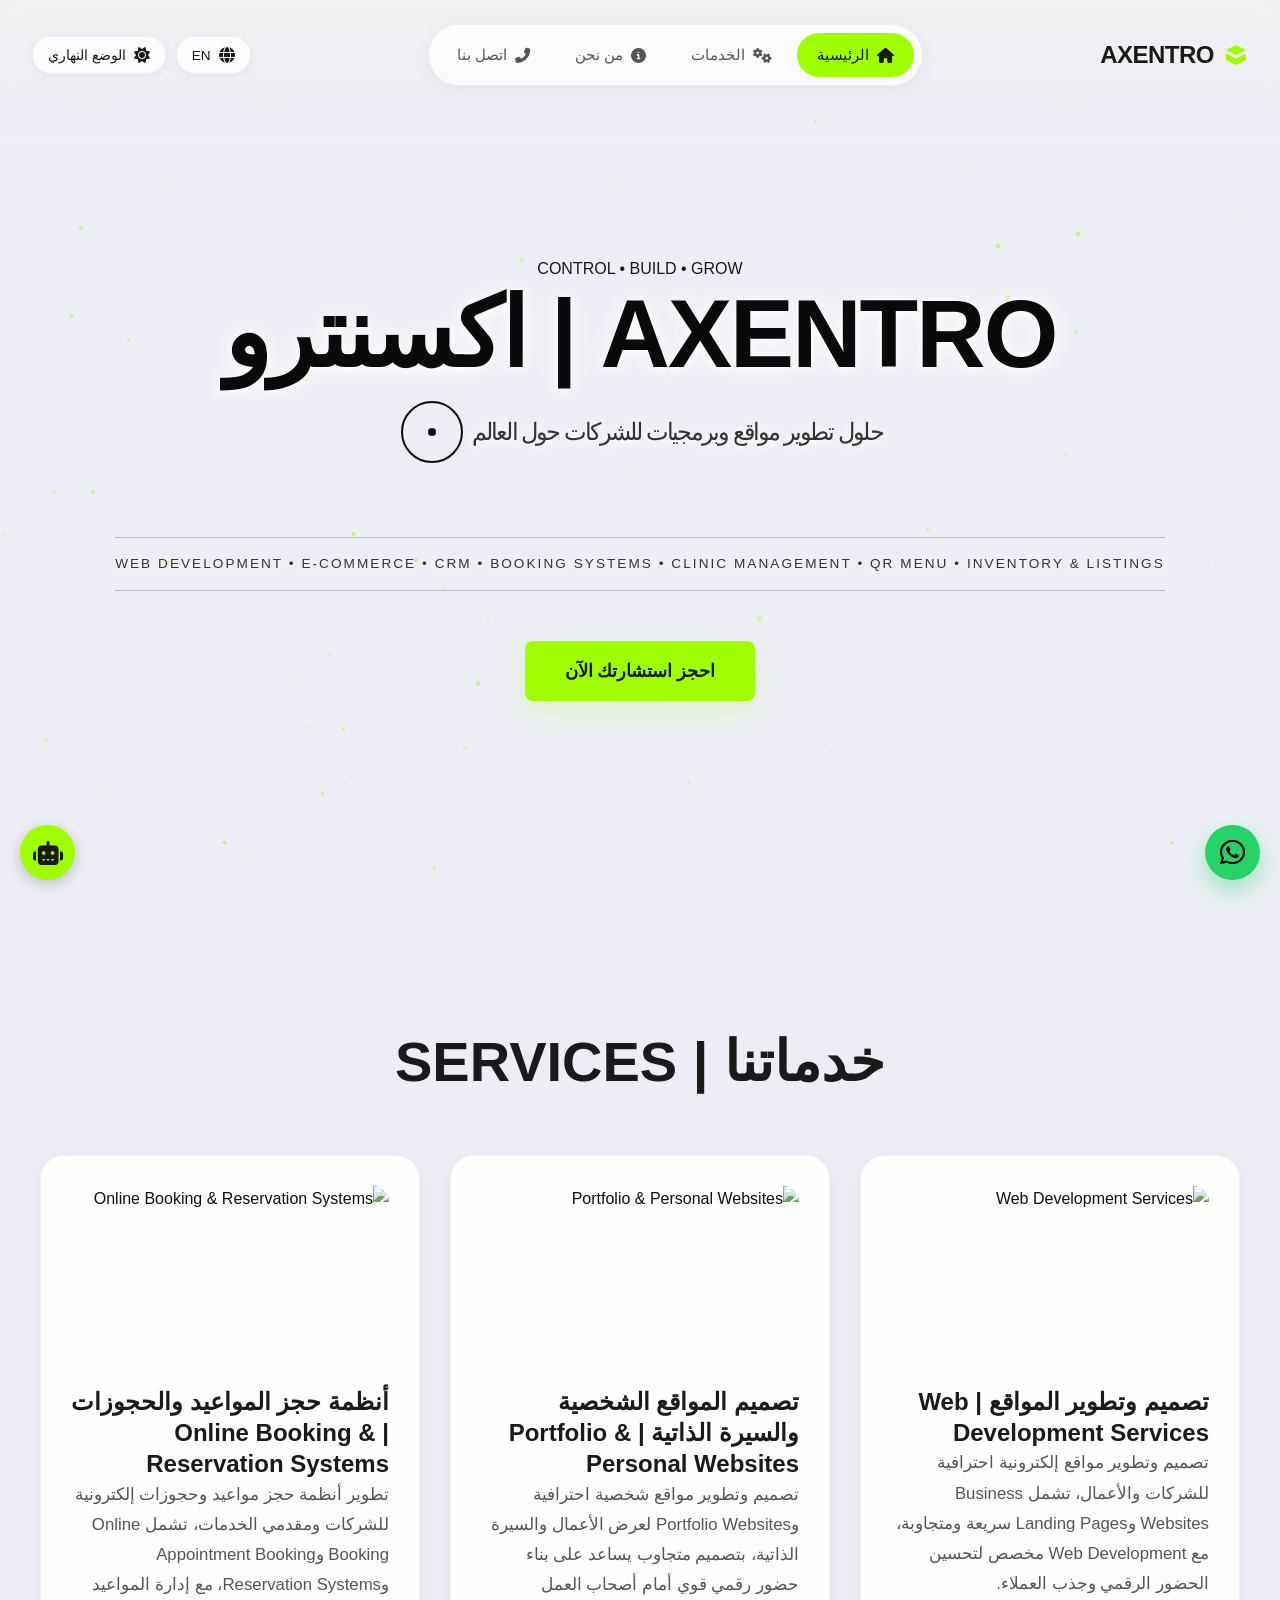
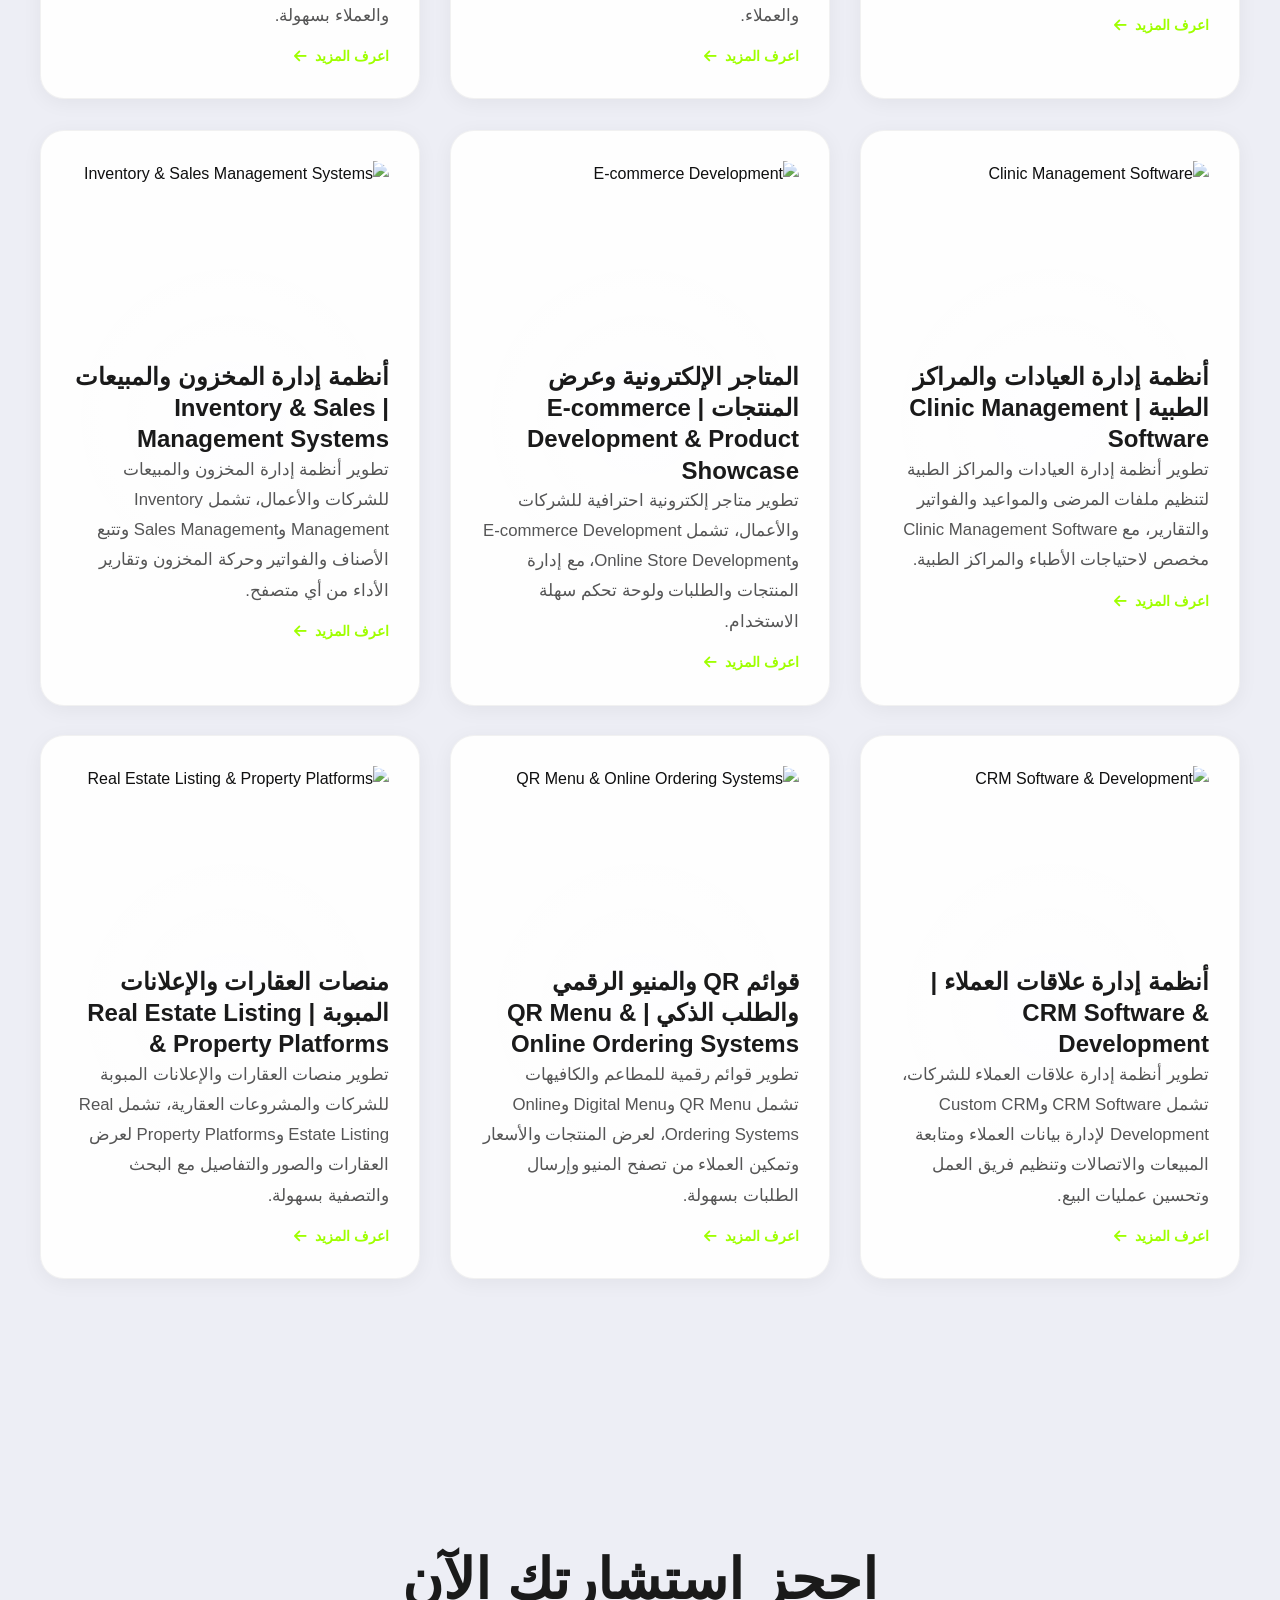
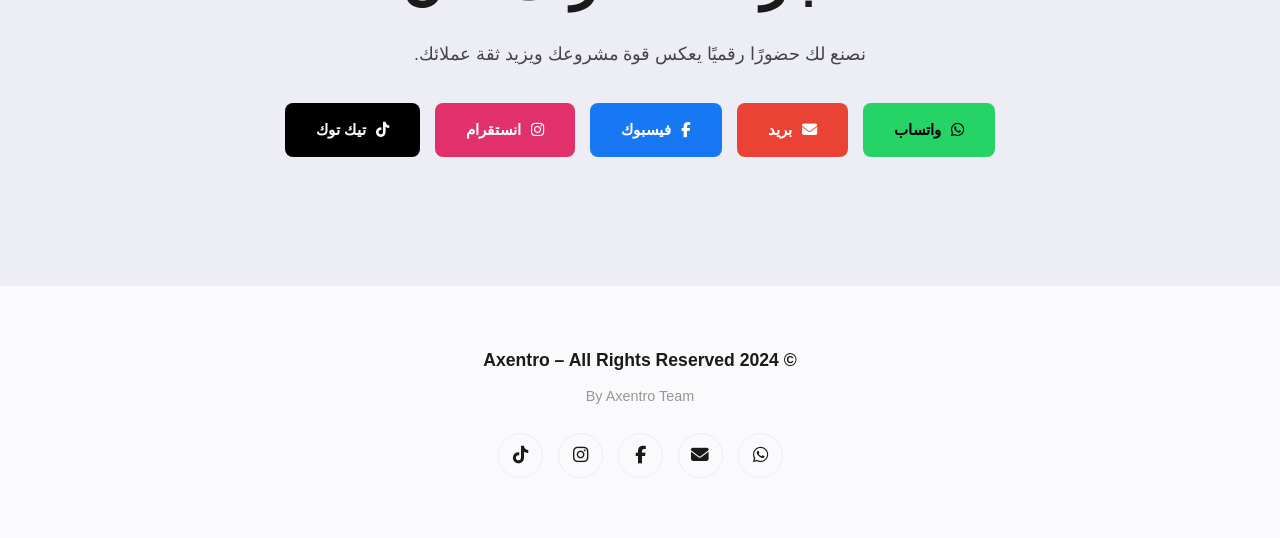
==== index.html @ 8f06f82f "Update index.html" ====
<!DOCTYPE html>
<html lang="ar" dir="rtl" data-theme="light">
<head>
  <meta charset="UTF-8">
  <title>Axentro | اكسنترو – Web Development & Software Solutions</title>
  <meta name="viewport" content="width=device-width, initial-scale=1.0, viewport-fit=cover">
  <meta name="theme-color" content="#EDEEF5">
  <meta name="format-detection" content="telephone=no">
  <meta name="description" content="Axentro (اكسنترو) provides web development, software development, e-commerce, CRM, booking systems, and custom digital solutions for businesses worldwide, with services available in Egypt and internationally.">

  <!-- Security & SEO Meta Tags (Updated CSP for AI Worker) -->
  <meta http-equiv="Content-Security-Policy" content="default-src 'self'; script-src 'self' 'unsafe-inline' https://www.googletagmanager.com https://cdnjs.cloudflare.com; style-src 'self' 'unsafe-inline' https://fonts.googleapis.com https://cdnjs.cloudflare.com; img-src 'self' https://images.unsplash.com data: https://www.google.com https://www.google.com.eg https://www.googletagmanager.com; media-src https://d8j0ntlcm91z4.cloudfront.net; font-src https://fonts.gstatic.com https://cdnjs.cloudflare.com; connect-src 'self' https://www.google-analytics.com https://analytics.google.com https://region1.google-analytics.com https://www.google.com https://www.google.com.eg https://www.googletagmanager.com https://axentro-ai-assistant.axentroofficial.workers.dev;">
  <meta http-equiv="Permissions-Policy" content="camera=(), microphone=(), geolocation=()">
  <meta name="referrer" content="strict-origin-when-cross-origin">
  <meta name="robots" content="index, follow">
    <link rel="canonical" href="https://axentro.site/">
  <!-- Language alternatives (hreflang) -->
  <link rel="alternate" hreflang="ar" href="https://axentro.site/">
  <link rel="alternate" hreflang="en" href="https://axentro.site/en/">
  <link rel="alternate" hreflang="x-default" href="https://axentro.site/en/">

  <!-- Open Graph / Twitter Cards -->
  <meta property="og:site_name" content="Axentro">
  <meta property="og:type" content="website">
  <meta property="og:locale" content="ar_EG">
  <meta property="og:locale:alternate" content="en_US">
  <meta property="og:url" content="https://axentro.site/">
  <meta property="og:title" content="Axentro | اكسنترو – Web Development & Software Solutions">
  <meta property="og:description" content="Axentro (اكسنترو) provides web development, software development, e-commerce, CRM, booking systems, and custom digital solutions for businesses worldwide, with services available in Egypt and internationally.">
  <meta property="og:image" content="https://axentro.site/assets/images/og-image.jpg">
  <meta property="og:image:secure_url" content="https://axentro.site/assets/images/og-image.jpg">
  <meta property="og:image:type" content="image/jpeg">
  <meta property="og:image:width" content="1200">
  <meta property="og:image:height" content="630">
  <meta property="og:image:alt" content="Axentro | اكسنترو – Web Development & Software Solutions">
  <meta name="twitter:card" content="summary_large_image">
  <meta name="twitter:title" content="Axentro | اكسنترو – Web Development & Software Solutions">
  <meta name="twitter:description" content="Axentro (اكسنترو) provides web development, software development, e-commerce, CRM, booking systems, and custom digital solutions for businesses worldwide, with services available in Egypt and internationally.">
  <meta name="twitter:image" content="https://axentro.site/assets/images/og-image.jpg">
  <meta name="twitter:image:alt" content="Axentro | اكسنترو – Web Development & Software Solutions">
  
  <!-- Enhanced Favicon for SEO & Apple Devices -->
  <link rel="icon" type="image/png" sizes="32x32" href="favicon.png">
  <link rel="icon" type="image/png" sizes="16x16" href="favicon.png">
  <link rel="apple-touch-icon" href="favicon.png">
  <link rel="manifest" href="manifest.json">

  <!-- Performance Optimization: Preconnect Only for Critical Early Requests -->
  <link rel="preconnect" href="https://fonts.googleapis.com">
  <link rel="preconnect" href="https://fonts.gstatic.com" crossorigin>
  <link rel="preconnect" href="https://d8j0ntlcm91z4.cloudfront.net" crossorigin>
  <link rel="preconnect" href="https://www.googletagmanager.com">

  <!-- Stylesheets -->
  <link href="https://fonts.googleapis.com/css2?family=Inter:wght@300;400;500;600;700&family=Outfit:wght@400;500;600;700;800&display=swap" rel="stylesheet">
  <link rel="stylesheet" href="https://cdnjs.cloudflare.com/ajax/libs/font-awesome/6.5.0/css/all.min.css">
  <link rel="stylesheet" href="assets/css/style.css">
  <link rel="stylesheet" href="assets/css/animations.css">
  <link rel="stylesheet" href="assets/css/responsive.css">
  <link rel="stylesheet" href="assets/css/ai-assistant.css">

  <!-- Google Analytics -->
  <script async src="https://www.googletagmanager.com/gtag/js?id=G-CY6Y32C90K"></script>
  
    <!-- Theme init (language and direction are static Arabic on this page) -->
  <script>
    (function() {
      const systemPrefersDark = window.matchMedia('(prefers-color-scheme: dark)').matches;
      const savedTheme = localStorage.getItem('theme') || (systemPrefersDark ? 'dark' : 'light');
      document.documentElement.setAttribute('data-theme', savedTheme);
    })();
  </script>

  <!-- Structured Data (JSON-LD) for SEO -->
<script type="application/ld+json">
{
  "@context": "https://schema.org",
  "@type": "Organization",
  "@id": "https://axentro.site/#organization",
  "name": "Axentro",
  "alternateName": [
    "اكسنترو",
    "أكسنترو",
    "اكسنترو للحلول الرقمية"
  ],
  "url": "https://axentro.site/",
  "logo": "https://axentro.site/assets/images/og-image.jpg",
  "description": "Axentro (اكسنترو) provides web development, software development, e-commerce, CRM, booking systems, and custom digital solutions for businesses in Egypt and worldwide.",
  "email": "axentroofficial@gmail.com",
  "telephone": "+201146476993",
    "sameAs": [
    "https://www.facebook.com/axentro.site/",
    "https://www.instagram.com/axentro.official",
    "https://www.tiktok.com/@axentro.official",
    "https://www.linkedin.com/company/axentro-official",
    "https://github.com/axentrohq"
  ],
  "contactPoint": {
    "@type": "ContactPoint",
    "contactType": "customer service",
    "availableLanguage": [
      "Arabic",
      "English"
    ]
  },
  "knowsAbout": [
    "Web Development",
    "Software Development",
    "E-commerce Development",
    "CRM Software",
    "Online Booking Systems",
    "Inventory Management Systems",
    "Sales Management Systems",
    "Clinic Management Software",
    "QR Menu Systems",
    "Real Estate Platforms"
  ]
}
</script>
  
  <script type="application/ld+json">
{
  "@context": "https://schema.org",
  "@type": "WebSite",
  "@id": "https://axentro.site/#website",
  "name": "Axentro",
  "alternateName": "اكسنترو",
  "url": "https://axentro.site/",
  "inLanguage": ["ar", "en"],
  "publisher": {
    "@id": "https://axentro.site/#organization"
  }
}
</script>

    <script type="application/ld+json">
{
  "@context": "https://schema.org",
  "@type": "WebPage",
  "@id": "https://axentro.site/#webpage",
  "url": "https://axentro.site/",
  "name": "Axentro | اكسنترو – Web Development & Software Solutions",
  "description": "Axentro (اكسنترو) provides web development, software development, e-commerce, CRM, booking systems, and custom digital solutions for businesses worldwide, with services available in Egypt and internationally.",
  "isPartOf": {
    "@id": "https://axentro.site/#website"
  },
  "about": {
    "@id": "https://axentro.site/#organization"
  },
  "inLanguage": "ar"
}
</script>
  
</head>
<body>
  <a href="#home" class="skip-link" style="position: absolute; width: 1px; height: 1px; padding: 0; margin: -1px; overflow: hidden; clip: rect(0,0,0,0); white-space: nowrap; border: 0; z-index: 10000;" onfocus="this.style.cssText='position: fixed; top: 10px; left: 10px; width: auto; height: auto; padding: 10px 20px; margin: 0; overflow: visible; clip: auto; white-space: nowrap; background: #9fff00; color: #000; z-index: 10000; border-radius: 8px; font-weight: bold;'" onblur="this.style.cssText='position: absolute; width: 1px; height: 1px; padding: 0; margin: -1px; overflow: hidden; clip: rect(0,0,0,0); white-space: nowrap; border: 0;'">تخطي إلى المحتوى الرئيسي</a>

  <div id="loader" aria-hidden="true"><div class="spinner"></div></div>
  <canvas id="particles-canvas" aria-hidden="true"></canvas>
  <div class="scroll-progress" id="scrollProgress" aria-hidden="true"></div>

  <nav class="navbar" role="navigation" aria-label="Main Navigation">
    <a href="index.html#home" class="nav-brand">
      <svg viewBox="0 0 24 24" xmlns="http://www.w3.org/2000/svg" aria-hidden="true"><path d="M12 2L2 7l10 5 10-5-10-5zm0 13.5L2 10.5v6.5l10 5 10-5v-6.5l-10 5z"/></svg>
      AXENTRO
    </a>
    <div class="nav-links">
      <a href="index.html#home" class="nav-link js-utm-link active" aria-label="Home"><i class="fas fa-home" aria-hidden="true"></i> <span data-i18n="nav_home">الرئيسية</span></a>
      <a href="index.html#services" class="nav-link js-utm-link" aria-label="Services"><i class="fas fa-cogs" aria-hidden="true"></i> <span data-i18n="nav_services">الخدمات</span></a>
      <a href="about.html" class="nav-link js-utm-link" aria-label="About Us"><i class="fas fa-circle-info" aria-hidden="true"></i> <span data-i18n="nav_about">من نحن</span></a>
      <a href="index.html#contact" class="nav-link js-utm-link" aria-label="Contact"><i class="fas fa-phone-alt" aria-hidden="true"></i> <span data-i18n="nav_contact">اتصل بنا</span></a>
    </div>
    <div class="nav-controls">
      <button id="lang-switcher" class="nav-btn ripple-btn" aria-label="Switch Language">
        <i class="fas fa-globe" aria-hidden="true"></i>
        <span class="text-btn" id="lang-text">EN</span>
      </button>
      <button id="theme-toggle" class="nav-btn ripple-btn" aria-label="Toggle Theme">
        <i class="fas fa-moon" id="theme-icon" aria-hidden="true"></i>
        <span class="text-btn" id="theme-text">Dark Mode</span>
      </button>
    </div>
  </nav>

  <section class="hero-section reveal show" id="home">
    <div class="video-wrapper">
      <video autoPlay loop muted playsInline preload="auto">
        <source src="https://d8j0ntlcm91z4.cloudfront.net/user_38xzZboKViGWJOttwIXH07lWA1P/hf_20260603_132049_036591b8-6e92-4760-b94c-a7ea6eef315c.mp4" type="video/mp4">
      </video>
      <div class="gradient-mask"></div>
    </div>
    <div class="hero-content">
      <div class="tagline">CONTROL • BUILD • GROW</div>
      <h1 class="hero-title">
      AXENTRO | اكسنترو
      <span class="muted" data-i18n="hero_desc">
     حلول تطوير مواقع وبرمجيات للشركات حول العالم
    <span class="eye-pill"><span class="eye-dot"></span></span>
  </span>
</h1>
      
      <div class="hero-services">WEB DEVELOPMENT • E-COMMERCE • CRM • BOOKING SYSTEMS • CLINIC MANAGEMENT • QR MENU • INVENTORY & LISTINGS</div>
      <br>
      <a href="#contact" class="cta-button ripple-btn" onclick="trackClick('cta_consult','احجز استشارتك الآن','home');" data-i18n="hero_cta">احجز استشارتك الآن</a>
    </div>
  </section>

  <section id="services" class="reveal">
    <div class="container">
      <h2 style="font-size: clamp(2rem, 5vw, 3.5rem); margin-bottom: 40px; text-transform: uppercase;" data-i18n="services_title">خدماتنا | Services</h2>
      <div class="cards" id="servicesGrid">
        <div class="card-wrapper"><div class="card"><div class="glare-card"></div><div class="card-content">
          <a class="card-link js-utm-link" href="about.html#websites" onclick="trackService('websites','Business & Landing Websites');">
            <img class="service-img" src="https://images.unsplash.com/photo-1467232004584-a241de8bcf5d?q=80&w=800&auto=format&fit=crop" alt="Web Development Services" loading="lazy">
            <h3>تصميم وتطوير المواقع | Web Development Services</h3>
            <p data-i18n="serv_1_desc">تصميم وتطوير مواقع إلكترونية احترافية للشركات والأعمال، تشمل Business Websites وLanding Pages سريعة ومتجاوبة، مع Web Development مخصص لتحسين الحضور الرقمي وجذب العملاء.</p>
            <span class="more-link" data-i18n="know_more">اعرف المزيد <i class="fas fa-arrow-left"></i></span>
          </a>
        </div></div></div>

        <div class="card-wrapper"><div class="card"><div class="glare-card"></div><div class="card-content">
          <a class="card-link js-utm-link" href="about.html#portfolio" onclick="trackService('portfolio','Portfolio & CV Websites');">
            <img class="service-img" src="https://images.unsplash.com/photo-1517245386807-bb43f82c33c4?q=80&w=800&auto=format&fit=crop" alt="Portfolio & Personal Websites" loading="lazy">
            <h3>تصميم المواقع الشخصية والسيرة الذاتية | Portfolio & Personal Websites</h3>
            <p data-i18n="serv_2_desc">تصميم وتطوير مواقع شخصية احترافية وPortfolio Websites لعرض الأعمال والسيرة الذاتية، بتصميم متجاوب يساعد على بناء حضور رقمي قوي أمام أصحاب العمل والعملاء.</p>
            <span class="more-link" data-i18n="know_more">اعرف المزيد <i class="fas fa-arrow-left"></i></span>
          </a>
        </div></div></div>

        <div class="card-wrapper"><div class="card"><div class="glare-card"></div><div class="card-content">
          <a class="card-link js-utm-link" href="about.html#booking" onclick="trackService('booking','Booking & Reservation Systems');">
            <img class="service-img" src="https://images.unsplash.com/photo-1517248135467-4c7edcad34c4?q=80&w=800&auto=format&fit=crop" alt="Online Booking & Reservation Systems" loading="lazy">
            <h3>أنظمة حجز المواعيد والحجوزات | Online Booking & Reservation Systems</h3>
            <p data-i18n="serv_3_desc">تطوير أنظمة حجز مواعيد وحجوزات إلكترونية للشركات ومقدمي الخدمات، تشمل Online Booking وAppointment Booking وReservation Systems، مع إدارة المواعيد والعملاء بسهولة.</p>
            <span class="more-link" data-i18n="know_more">اعرف المزيد <i class="fas fa-arrow-left"></i></span>
          </a>
        </div></div></div>

        <div class="card-wrapper"><div class="card"><div class="glare-card"></div><div class="card-content">
          <a class="card-link js-utm-link" href="about.html#clinics" onclick="trackService('clinics','Clinic Management Systems');">
            <img class="service-img" src="https://images.unsplash.com/photo-1519494026892-80bbd2d6fd0d?q=80&w=800&auto=format&fit=crop" alt="Clinic Management Software" loading="lazy">
            <h3>أنظمة إدارة العيادات والمراكز الطبية | Clinic Management Software</h3>
            <p data-i18n="serv_4_desc">تطوير أنظمة إدارة العيادات والمراكز الطبية لتنظيم ملفات المرضى والمواعيد والفواتير والتقارير، مع Clinic Management Software مخصص لاحتياجات الأطباء والمراكز الطبية.</p>
            <span class="more-link" data-i18n="know_more">اعرف المزيد <i class="fas fa-arrow-left"></i></span>
          </a>
        </div></div></div>

        <div class="card-wrapper"><div class="card"><div class="glare-card"></div><div class="card-content">
          <a class="card-link js-utm-link" href="about.html#ecommerce" onclick="trackService('ecommerce','E-commerce & Product Showcase');">
            <img class="service-img" src="https://images.unsplash.com/photo-1556742049-0cfed4f6a45d?q=80&w=800&auto=format&fit=crop" alt="E-commerce Development" loading="lazy">
            <h3>المتاجر الإلكترونية وعرض المنتجات | E-commerce Development & Product Showcase</h3>
            <p data-i18n="serv_5_desc">تطوير متاجر إلكترونية احترافية للشركات والأعمال، تشمل E-commerce Development وOnline Store Development، مع إدارة المنتجات والطلبات ولوحة تحكم سهلة الاستخدام.</p>
            <span class="more-link" data-i18n="know_more">اعرف المزيد <i class="fas fa-arrow-left"></i></span>
          </a>
        </div></div></div>

        <div class="card-wrapper"><div class="card"><div class="glare-card"></div><div class="card-content">
          <a class="card-link js-utm-link" href="about.html#inventory" onclick="trackService('inventory','Web Inventory & Sales');">
            <img class="service-img" src="https://images.unsplash.com/photo-1553413077-190dd305871c?q=80&w=800&auto=format&fit=crop" alt="Inventory & Sales Management Systems" loading="lazy">
            <h3>أنظمة إدارة المخزون والمبيعات | Inventory & Sales Management Systems</h3>
            <p data-i18n="serv_6_desc">تطوير أنظمة إدارة المخزون والمبيعات للشركات والأعمال، تشمل Inventory Management وSales Management وتتبع الأصناف والفواتير وحركة المخزون وتقارير الأداء من أي متصفح.</p>
            <span class="more-link" data-i18n="know_more">اعرف المزيد <i class="fas fa-arrow-left"></i></span>
          </a>
        </div></div></div>

        <div class="card-wrapper"><div class="card"><div class="glare-card"></div><div class="card-content">
          <a class="card-link js-utm-link" href="about.html#crm" onclick="trackService('crm','CRM Systems');">
            <img class="service-img" src="https://images.unsplash.com/photo-1551288049-bebda4e38f71?q=80&w=800&auto=format&fit=crop" alt="CRM Software & Development" loading="lazy">
            <h3>أنظمة إدارة علاقات العملاء | CRM Software & Development</h3>
            <p data-i18n="serv_7_desc">تطوير أنظمة إدارة علاقات العملاء للشركات، تشمل CRM Software وCustom CRM Development لإدارة بيانات العملاء ومتابعة المبيعات والاتصالات وتنظيم فريق العمل وتحسين عمليات البيع.</p>
            <span class="more-link" data-i18n="know_more">اعرف المزيد <i class="fas fa-arrow-left"></i></span>
          </a>
        </div></div></div>

        <div class="card-wrapper"><div class="card"><div class="glare-card"></div><div class="card-content">
          <a class="card-link js-utm-link" href="about.html#qr-menu" onclick="trackService('qr-menu','QR Menu & Smart Ordering');">
            <img class="service-img" src="https://images.unsplash.com/photo-1565299624946-b28f40a0ae38?q=80&w=800&auto=format&fit=crop" alt="QR Menu & Online Ordering Systems" loading="lazy">
            <h3>قوائم QR والمنيو الرقمي والطلب الذكي | QR Menu & Online Ordering Systems</h3>
            <p data-i18n="serv_8_desc">تطوير قوائم رقمية للمطاعم والكافيهات تشمل QR Menu وDigital Menu وOnline Ordering Systems، لعرض المنتجات والأسعار وتمكين العملاء من تصفح المنيو وإرسال الطلبات بسهولة.</p>
            <span class="more-link" data-i18n="know_more">اعرف المزيد <i class="fas fa-arrow-left"></i></span>
          </a>
        </div></div></div>

        <div class="card-wrapper"><div class="card"><div class="glare-card"></div><div class="card-content">
          <a class="card-link js-utm-link" href="about.html#listings" onclick="trackService('listings','Real Estate & Listing Platforms');">
            <img class="service-img" src="https://images.unsplash.com/photo-1560518883-ce09059eeffa?q=80&w=800&auto=format&fit=crop" alt="Real Estate Listing & Property Platforms" loading="lazy">
            <h3>منصات العقارات والإعلانات المبوبة | Real Estate Listing & Property Platforms</h3>
            <p data-i18n="serv_9_desc">تطوير منصات العقارات والإعلانات المبوبة للشركات والمشروعات العقارية، تشمل Real Estate Listing وProperty Platforms لعرض العقارات والصور والتفاصيل مع البحث والتصفية بسهولة.</p>
            <span class="more-link" data-i18n="know_more">اعرف المزيد <i class="fas fa-arrow-left"></i></span>
          </a>
        </div></div></div>
      </div>
    </div>
  </section>

  <section id="contact" class="reveal">
    <div class="container">
      <div class="final-cta-text" data-i18n="contact_title">احجز استشارتك الآن</div>
      <div style="opacity:.8; max-width: 760px; margin: 0 auto 35px; font-size: clamp(0.9rem, 2vw, 1.1rem);" data-i18n="contact_desc">نصنع لك حضورًا رقميًا يعكس قوة مشروعك ويزيد ثقة عملائك.</div>
      <div class="cta">
        <a class="btn btn-wa ripple-btn" href="#" onclick="whatsapp('contact_section'); return false;"><i class="fab fa-whatsapp" aria-hidden="true"></i> <span data-i18n="btn_wa">واتساب</span></a>
        <a class="btn btn-mail ripple-btn" href="mailto:axentroofficial@gmail.com" onclick="trackClick('email','تواصل معنا عبر البريد','contact_section');"><i class="fas fa-envelope" aria-hidden="true"></i> <span data-i18n="btn_mail">بريد</span></a>
        <a class="btn btn-fb ripple-btn" href="https://www.facebook.com/axentro.site/" target="_blank" rel="noopener" onclick="trackClick('facebook','تابعنا على فيسبوك','contact_section');"><i class="fab fa-facebook-f" aria-hidden="true"></i> <span data-i18n="btn_fb">فيسبوك</span></a>
        <a class="btn btn-ig ripple-btn" href="https://www.instagram.com/axentro.official" target="_blank" rel="noopener" onclick="trackClick('instagram','تابعنا على انستجرام','contact_section');"><i class="fab fa-instagram" aria-hidden="true"></i> <span data-i18n="btn_ig">انستقرام</span></a>
        <a class="btn btn-tiktok ripple-btn" href="https://www.tiktok.com/@axentro.official" target="_blank" rel="noopener" onclick="trackClick('tiktok','تابعنا على تيك توك','contact_section');" style="background: #000000;"><i class="fab fa-tiktok" aria-hidden="true"></i> <span data-i18n="btn_tiktok">تيك توك</span></a>
      </div>
    </div>
  </section>

  <footer>
    <div class="main">© 2024 Axentro – All Rights Reserved</div>
    <div class="by">By Axentro Team</div>
    <div class="footer-icons">
      <a href="#" class="ripple-btn" aria-label="WhatsApp" onclick="whatsapp('footer'); return false;"><i class="fab fa-whatsapp" aria-hidden="true"></i></a>
      <a href="mailto:axentroofficial@gmail.com" class="ripple-btn" aria-label="Email" onclick="trackClick('email','Email Icon','footer');"><i class="fas fa-envelope" aria-hidden="true"></i></a>
      <a href="https://www.facebook.com/axentro.site/" target="_blank" rel="noopener" class="ripple-btn" aria-label="Facebook" onclick="trackClick('facebook','Facebook Icon','footer');"><i class="fab fa-facebook-f" aria-hidden="true"></i></a>
      <a href="https://www.instagram.com/axentro.official" target="_blank" rel="noopener" class="ripple-btn" aria-label="Instagram" onclick="trackClick('instagram','Instagram Icon','footer');"><i class="fab fa-instagram" aria-hidden="true"></i></a>
      <a href="https://www.tiktok.com/@axentro.official" target="_blank" rel="noopener" class="ripple-btn" aria-label="TikTok" onclick="trackClick('tiktok','TikTok Icon','footer');"><i class="fab fa-tiktok" aria-hidden="true"></i></a>
    </div>
  </footer>

  <a class="floating-wa ripple-btn" href="#" aria-label="Floating WhatsApp" onclick="whatsapp('floating'); return false;"><i class="fab fa-whatsapp" aria-hidden="true"></i></a>

  <!-- Scripts: Loaded with defer for performance -->
  <script src="assets/js/ga.js"></script>
  <script src="assets/js/language.js" defer></script>
  <script src="assets/js/theme.js" defer></script>
  <script src="assets/js/particles.js" defer></script>
  <script src="assets/js/main.js" defer></script>
  <script src="assets/js/ai-assistant.js" defer></script>
  
  <script>
    // Initialize Analytics after ga.js is loaded
    window.addEventListener('DOMContentLoaded', function() {
      if (window.AxentroAnalytics) {
        AxentroAnalytics.init({ 
          page: "index", 
          utm_campaign_default: "axentro", 
          enable_qr_scan: true, 
          enable_internal_utm_links: true 
        });
      }
    });
  </script>
</body>
</html>
---- assets/css/style.css ----
/* ============================================
   Axentro | Core Stylesheet
   Version: 2.0 (Production)
   ============================================ */

/* 1. CSS Variables (Theming) */
:root {
  --bg-base: #EDEEF5;
  --text: #1a1a1a;
  --muted: #555555;
  --glass-bg: rgba(255, 255, 255, 0.7);
  --glass-border: rgba(0, 0, 0, 0.05);
  --accent: #9fff00;
  --secondary: #bc00ff;
  --btn-text: #1a1a1a;
  --card-bg: rgba(255, 255, 255, 0.9);
  --shadow: 0 4px 20px rgba(0, 0, 0, 0.05);
  --nav-bg: rgba(241, 241, 241, 0.8);
  --link-hover-bg: rgba(0, 0, 0, 0.03);
  --btn-ripple: rgba(0,0,0,0.1);
  --transition-speed: 0.4s;
}

[data-theme="dark"] {
  --bg-base: #0a0a0c;
  --text: #ffffff;
  --muted: #d4d4d8;
  --glass-bg: rgba(255, 255, 255, 0.04);
  --glass-border: rgba(255, 255, 255, 0.1);
  --accent: #9fff00;
  --secondary: #bc00ff;
  --btn-text: #050507;
  --card-bg: rgba(20, 20, 22, 0.6);
  --shadow: 0 4px 20px rgba(0, 0, 0, 0.3);
  --nav-bg: rgba(10, 10, 12, 0.7);
  --link-hover-bg: rgba(255, 255, 255, 0.05);
  --btn-ripple: rgba(255,255,255,0.3);
}

/* 2. Reset & Base Styles */
*, *::before, *::after {
  margin: 0;
  padding: 0;
  box-sizing: border-box;
}

html {
  scroll-behavior: smooth;
  -webkit-text-size-adjust: 100%;
}

body {
  font-family: 'Inter', sans-serif;
  background-color: var(--bg-base);
  color: var(--text);
  min-height: 100vh;
  overflow-x: hidden;
  -webkit-font-smoothing: antialiased;
  -moz-osx-font-smoothing: grayscale;
  transition: background-color var(--transition-speed) ease, color var(--transition-speed) ease;
  line-height: 1.6;
}

/* Accessibility: Focus States */
a:focus-visible, button:focus-visible {
  outline: 2px solid var(--accent);
  outline-offset: 3px;
  border-radius: 4px;
}

img {
  max-width: 100%;
  height: auto;
  display: block;
}

/* 3. Layout & Typography */
section {
  padding: clamp(80px, 10vw, 140px) clamp(15px, 4vw, 40px);
  text-align: center;
  position: relative;
  z-index: 1;
}

.container {
  max-width: 1200px;
  margin: 0 auto;
  width: 100%;
}

h1, h2 {
  font-family: 'Outfit', sans-serif;
  font-weight: 800;
  line-height: 1.2;
  color: var(--text);
}

h3 {
  font-family: 'Outfit', sans-serif;
  color: var(--text);
  line-height: 1.3;
  font-size: clamp(1.2rem, 2.5vw, 1.5rem);
}

p {
  color: var(--muted);
  line-height: 1.8;
  font-size: clamp(0.9rem, 1.5vw, 1.05rem);
}

/* 4. UI Components: Navbar */
nav.navbar {
  position: fixed;
  top: 0;
  left: 0;
  width: 100%;
  z-index: 1000;
  background: linear-gradient(to bottom, var(--nav-bg), transparent);
  backdrop-filter: blur(8px);
  -webkit-backdrop-filter: blur(8px);
  padding: 1.5rem 2rem;
  display: flex;
  justify-content: space-between;
  align-items: center;
  gap: 1rem;
  transition: background var(--transition-speed) ease;
}

.nav-brand {
  font-family: 'Outfit', sans-serif;
  font-weight: 700;
  font-size: 1.5rem;
  letter-spacing: -0.5px;
  display: flex;
  align-items: center;
  gap: 10px;
  text-decoration: none;
  color: var(--text);
}

/* Phase 4: Logo Icon Color changed to Accent Green */
.nav-brand svg {
  width: 24px;
  height: 24px;
  fill: var(--accent); 
  transition: transform 0.3s ease;
}

.nav-brand:hover svg {
  transform: rotate(10deg);
}

.nav-links {
  display: flex;
  gap: 5px;
  background: var(--glass-bg);
  backdrop-filter: blur(20px);
  -webkit-backdrop-filter: blur(20px);
  padding: 8px;
  border-radius: 100px;
  border: 1px solid var(--glass-border);
  box-shadow: var(--shadow);
}

.nav-link {
  font-size: clamp(0.8rem, 1.2vw, 0.95rem);
  color: var(--muted);
  text-decoration: none;
  display: inline-flex;
  align-items: center;
  gap: 8px;
  padding: 10px 20px;
  border-radius: 50px;
  transition: color .3s, background-color .3s;
  white-space: nowrap;
  position: relative;
  overflow: hidden;
}

.nav-link:hover {
  color: var(--text);
  background-color: var(--link-hover-bg);
}

.nav-link.active {
  color: var(--btn-text);
  background: var(--accent);
}

/* Phase 4: New Navbar Controls (Replacing Floating Controls) */
.nav-controls {
  display: flex;
  align-items: center;
  gap: 10px;
}

.nav-btn {
  background: var(--glass-bg);
  border: 1px solid var(--glass-border);
  color: var(--text);
  padding: 10px 15px;
  border-radius: 50px;
  font-size: 0.85rem;
  font-weight: 500;
  cursor: pointer;
  display: flex;
  align-items: center;
  gap: 8px;
  transition: all 0.3s ease;
  position: relative;
  overflow: hidden;
  backdrop-filter: blur(10px);
  -webkit-backdrop-filter: blur(10px);
  box-shadow: 0 2px 10px rgba(0,0,0,0.05);
}

.nav-btn:hover {
  background: var(--text);
  color: var(--bg-base);
  border-color: var(--text);
  transform: translateY(-2px) scale(1.05);
}

.nav-btn i {
  font-size: 1rem;
}

/* 5. UI Components: Hero Section */
.hero-section {
  position: relative;
  min-height: 100vh;
  width: 100%;
  display: flex;
  flex-direction: column;
  align-items: center;
  justify-content: center;
  overflow: hidden;
  padding-top: 8rem;
  padding-bottom: 4rem;
  flex-grow: 1;
}

.video-wrapper {
  position: absolute;
  top: 15vh;
  left: 0;
  width: 100%;
  height: 85vh;
  z-index: 0;
  pointer-events: none;
}

.video-wrapper video {
  width: 100%;
  height: 100%;
  object-fit: cover;
  opacity: 1;
}

.gradient-mask {
  position: absolute;
  top: 0;
  left: 0;
  width: 100%;
  height: 6rem;
  background: linear-gradient(to bottom, var(--bg-base), transparent);
  z-index: 1;
}

.hero-content {
  max-width: 1200px;
  width: 100%;
  margin: 0 auto;
  padding: 0 2rem;
  position: relative;
  z-index: 10;
  text-align: center;
}

.hero-title {
  font-family: 'Outfit', sans-serif;
  font-weight: 800;
  font-size: clamp(2rem, 9vw, 6rem);
  line-height: 1.1;
  letter-spacing: -0.02em;
  margin-bottom: 2rem;
  text-transform: uppercase;
  color: #0a0a0a;
  text-shadow: 0 2px 10px rgba(255, 255, 255, 0.9), 0 0 25px rgba(255, 255, 255, 0.7);
}

.hero-title .muted {
  color: #333333;
  opacity: 1;
  font-weight: 500;
  display: block;
  font-size: clamp(1rem, 2vw, 1.5rem);
  text-transform: none;
  margin-top: 1rem;
  text-shadow: 0 2px 8px rgba(255, 255, 255, 0.9), 0 0 20px rgba(255, 255, 255, 0.7);
}

.eye-pill {
  display: inline-flex;
  align-items: center;
  justify-content: center;
  width: 16px;
  height: 16px;
  border: 2px solid #0a0a0a;
  border-radius: 50%;
  vertical-align: middle;
  margin: 0 4px;
  position: relative;
  top: -2px;
  transition: width 0.3s ease;
}

.eye-dot {
  width: 8px;
  height: 8px;
  background-color: #0a0a0a;
  border-radius: 50%;
}

.hero .tagline {
  font-family: 'Outfit', sans-serif;
  margin-bottom: 25px;
  letter-spacing: 0.2em;
  font-size: clamp(0.7rem, 1.5vw, 0.9rem);
  color: var(--accent);
  text-transform: uppercase;
  display: inline-block;
  padding: 8px 24px;
  border: 1px solid var(--accent);
  border-radius: 50px;
  background: rgba(0, 0, 0, 0.6);
  backdrop-filter: blur(4px);
}

.hero-services {
  margin-top: 40px;
  font-family: 'Outfit', sans-serif;
  font-size: clamp(0.7rem, 1.2vw, 0.85rem);
  letter-spacing: 0.15em;
  color: #333333;
  opacity: 1;
  border-top: 1px solid rgba(0, 0, 0, 0.2);
  border-bottom: 1px solid rgba(0, 0, 0, 0.2);
  padding: 15px 0;
  display: inline-block;
  text-shadow: 0 2px 8px rgba(255, 255, 255, 0.9), 0 0 20px rgba(255, 255, 255, 0.7);
}

/* Dark Mode Overrides for Hero */
[data-theme="dark"] .hero-title {
  color: #ffffff;
  text-shadow: 0 2px 10px rgba(0, 0, 0, 0.9), 0 0 25px rgba(0, 0, 0, 0.7);
}
[data-theme="dark"] .hero-title .muted {
  color: #e4e4e7;
  text-shadow: 0 2px 8px rgba(0, 0, 0, 0.9), 0 0 20px rgba(0, 0, 0, 0.7);
}
[data-theme="dark"] .eye-pill { border-color: #ffffff; }
[data-theme="dark"] .eye-dot { background-color: #ffffff; }
[data-theme="dark"] .hero-services {
  color: #ffffff;
  border-top: 1px solid rgba(255, 255, 255, 0.2);
  border-bottom: 1px solid rgba(255, 255, 255, 0.2);
  text-shadow: 0 2px 8px rgba(0, 0, 0, 0.9), 0 0 20px rgba(0, 0, 0, 0.7);
}

/* 6. UI Components: Buttons */
.cta-button {
  background: var(--accent);
  color: var(--btn-text);
  padding: 16px 40px;
  border-radius: 8px;
  font-weight: 700;
  font-size: 1.1rem;
  cursor: pointer;
  margin-top: 50px;
  display: inline-block;
  text-decoration: none;
  border: none;
  font-family: 'Outfit', sans-serif;
  box-shadow: 0 10px 30px rgba(159, 255, 0, 0.2);
  transition: all 0.3s ease;
  position: relative;
  overflow: hidden;
}

.cta-button:hover {
  box-shadow: 0 15px 40px rgba(159, 255, 0, 0.4);
  transform: translateY(-2px);
}

.btn {
  display: inline-flex;
  align-items: center;
  gap: 10px;
  padding: 14px 30px;
  border-radius: 8px;
  font-weight: 700;
  font-size: 0.95rem;
  text-decoration: none;
  cursor: pointer;
  transition: transform 0.2s ease, box-shadow 0.2s ease;
  border: 1px solid transparent;
  color: #fff;
  font-family: 'Outfit', sans-serif;
  position: relative;
  overflow: hidden;
}

.btn-wa { background: #25D366; color: #000; }
.btn-mail { background: #EA4335; }
.btn-fb { background: #1877F2; }
.btn-ig { background: #E1306C; }

.btn:hover {
  transform: translateY(-2px);
  box-shadow: 0 10px 20px rgba(0,0,0,0.1);
}

/* 7. UI Components: Cards (Services) */
.cards {
  display: grid;
  grid-template-columns: repeat(auto-fit, minmax(300px, 1fr));
  gap: 30px;
  margin-top: 60px;
}

.card-wrapper {
  perspective: 1000px;
}

.card {
  position: relative;
  background: var(--card-bg);
  backdrop-filter: blur(15px) saturate(180%);
  -webkit-backdrop-filter: blur(15px) saturate(180%);
  padding: 30px;
  border-radius: 24px;
  text-align: start;
  overflow: hidden;
  border: 1px solid var(--glass-border);
  transform-style: preserve-3d;
  transition: box-shadow 0.3s, border-color 0.3s;
  box-shadow: var(--shadow);
  height: 100%;
  will-change: transform;
}

.card:hover {
  box-shadow: 0 30px 60px rgba(0, 0, 0, 0.1);
  border-color: var(--accent);
}

.glare-card {
  position: absolute;
  inset: 0;
  border-radius: 24px;
  pointer-events: none;
  z-index: 2;
}

.card-content {
  position: relative;
  z-index: 3;
  transform-style: preserve-3d;
}

.card-content > * {
  transition: transform 0.3s;
}

.card:hover .card-content > * {
  transform: translateZ(30px);
}

.card-link {
  display: block;
  text-decoration: none;
  color: inherit;
  height: 100%;
}

.service-img {
  width: 100%;
  height: 180px;
  object-fit: cover;
  border-radius: 16px;
  margin-bottom: 20px;
  filter: grayscale(30%) contrast(1.1);
  transition: filter 0.4s ease, transform 0.4s ease;
}

.card:hover .service-img {
  filter: grayscale(0%) contrast(1.1);
  transform: scale(1.02);
}

.more-link {
  display: inline-flex;
  align-items: center;
  gap: 8px;
  margin-top: 14px;
  font-weight: 700;
  color: var(--accent);
  text-decoration: none;
  transition: gap 0.3s;
  font-family: 'Outfit', sans-serif;
  font-size: 0.9rem;
}

.card:hover .more-link {
  gap: 15px;
}

/* 8. UI Components: Footer & Floating WA */
.final-cta-text {
  margin-bottom: 15px;
  font-size: clamp(2rem, 5vw, 3.5rem);
  font-weight: 800;
  color: var(--text);
  font-family: 'Outfit', sans-serif;
}

.cta {
  display: flex;
  gap: 15px;
  justify-content: center;
  flex-wrap: wrap;
  margin-top: 30px;
}

footer {
  padding: 60px 20px;
  border-top: 1px solid var(--glass-border);
  text-align: center;
  background: var(--glass-bg);
  backdrop-filter: blur(10px);
  -webkit-backdrop-filter: blur(10px);
}

footer .main {
  font-weight: 700;
  font-size: 1.1rem;
  font-family: 'Outfit', sans-serif;
  color: var(--text);
}

footer .by {
  margin-top: 10px;
  font-size: 0.9rem;
  opacity: .6;
  color: var(--muted);
}

.footer-icons {
  margin-top: 25px;
  display: flex;
  gap: 15px;
  justify-content: center;
  font-size: 1.1rem;
}

.footer-icons a {
  transition: all 0.3s;
  text-decoration: none;
  width: 45px;
  height: 45px;
  display: flex;
  align-items: center;
  justify-content: center;
  border-radius: 50%;
  background: transparent;
  border: 1px solid var(--glass-border);
  color: var(--text);
}

.footer-icons a:hover {
  transform: translateY(-5px);
  color: var(--accent);
  border-color: var(--accent);
  background: var(--text);
}

.floating-wa {
  position: fixed;
  bottom: 20px;
  left: 20px;
  width: 55px;
  height: 55px;
  border-radius: 50%;
  background: #25D366;
  color: #000;
  display: flex;
  align-items: center;
  justify-content: center;
  font-size: 1.8rem;
  box-shadow: 0 10px 25px rgba(37, 211, 102, 0.4);
  z-index: 999;
  text-decoration: none;
  transition: all 0.3s;
}

html[dir="rtl"] .floating-wa {
  left: auto;
  right: 20px;
}

.floating-wa:hover {
  transform: scale(1.1) rotate(5deg);
}
---- assets/css/animations.css ----
/* ============================================
   Axentro | Animations & Effects
   Version: 2.0 (Production)
   ============================================ */

/* 1. Preloader */
#loader {
  position: fixed;
  inset: 0;
  background: var(--bg-base);
  z-index: 9999;
  display: flex;
  justify-content: center;
  align-items: center;
  transition: opacity 0.5s ease, visibility 0.5s ease;
}

#loader.hidden {
  opacity: 0;
  visibility: hidden;
  pointer-events: none;
}

.spinner {
  width: 40px;
  height: 40px;
  border: 3px solid var(--glass-border);
  border-top-color: var(--accent);
  border-radius: 50%;
  animation: spin 0.8s linear infinite;
  will-change: transform;
}

@keyframes spin {
  to { transform: rotate(360deg); }
}

/* 2. Scroll Progress Bar */
.scroll-progress {
  position: fixed;
  top: 0;
  left: 0;
  height: 3px;
  width: 0%;
  background: linear-gradient(90deg, var(--accent), var(--secondary));
  z-index: 99999;
  box-shadow: 0 0 10px var(--accent);
  transition: width 0.1s linear;
}

/* 3. Particles Canvas */
#particles-canvas {
  position: fixed;
  top: 0;
  left: 0;
  width: 100%;
  height: 100%;
  z-index: -1;
  pointer-events: none;
}

/* 4. Reveal on Scroll */
.reveal {
  opacity: 0;
  transform: translateY(50px);
  transition: opacity 1s cubic-bezier(0.16, 1, 0.3, 1), transform 1s cubic-bezier(0.16, 1, 0.3, 1);
  will-change: opacity, transform;
}

.reveal.show {
  opacity: 1;
  transform: translateY(0);
}

/* 5. Ripple Effect */
.ripple {
  position: absolute;
  border-radius: 50%;
  transform: scale(0);
  animation: ripple-anim 0.6s linear;
  background: var(--btn-ripple);
  pointer-events: none;
}

@keyframes ripple-anim {
  to { transform: scale(4); opacity: 0; }
}

/* 6. Accessibility: Reduced Motion */
@media (prefers-reduced-motion: reduce) {
  *,
  *::before,
  *::after {
    animation-duration: 0.01ms !important;
    animation-iteration-count: 1 !important;
    transition-duration: 0.01ms !important;
    scroll-behavior: auto !important;
  }
  
  .reveal {
    opacity: 1;
    transform: none;
  }
}
---- assets/css/responsive.css ----
/* ============================================
   Axentro | Responsive Design
   Version: 2.0 (Production)
   ============================================ */

/* 1. Large Desktops & Laptops (Default styles handle this well, but added for clarity) */
@media (min-width: 1024px) {
  .eye-pill {
    width: 62px;
    height: 62px;
  }
}

/* 2. Tablets & iPads (Portrait & Landscape) */
@media (min-width: 768px) and (max-width: 1023px) {
  .eye-pill {
    width: 42px;
    height: 42px;
    top: 0;
  }
  
  .nav-brand {
    font-size: 1.3rem;
  }
}

/* 3. Mobile Devices (Android & iPhone) */
@media (max-width: 767px) {
  /* Navbar Adjustments */
  nav.navbar {
    padding: 0.75rem 0.5rem;
    gap: 0.5rem;
  }

  .nav-brand {
    font-size: 1rem;
    gap: 5px;
  }

  .nav-brand svg {
    width: 18px;
    height: 18px;
  }

  /* Hide text in navbar links, show icons only */
  .nav-link span {
    display: none;
  }

  .nav-link {
    padding: 8px 10px;
  }

  .nav-link i {
    font-size: 1.1rem;
  }

  /* Remove background from links container to merge with page on mobile */
  .nav-links {
    background: transparent;
    backdrop-filter: none;
    -webkit-backdrop-filter: none;
    box-shadow: none;
    border: none;
    gap: 0;
    padding: 2px;
  }

  /* Navbar Controls (Theme & Lang) */
  .nav-controls {
    gap: 5px;
  }

  .nav-controls .nav-btn {
    padding: 8px 10px;
  }

  .nav-controls .nav-btn span.text-btn {
    display: none; /* Hide text "Dark Mode" etc, show icons only */
  }

  /* Hero Section Adjustments */
  .hero-section {
    padding-top: 6rem;
  }

  .video-wrapper {
    top: 10vh;
    height: 90vh;
  }

  .hero-content {
    padding: 0 1rem;
  }

  .hero-services {
    font-size: 0.65rem;
    letter-spacing: 0.1em;
    padding: 10px 0;
  }

  /* Cards Adjustments */
  .cards {
    grid-template-columns: 1fr;
    gap: 20px;
  }

  .card {
    padding: 20px;
  }

  /* CTA Buttons */
  .cta {
    gap: 10px;
  }

  .btn {
    padding: 12px 20px;
    font-size: 0.85rem;
    flex-grow: 1;
    justify-content: center;
  }

  /* Floating WhatsApp */
  .floating-wa {
    width: 50px;
    height: 50px;
    font-size: 1.6rem;
    bottom: 15px;
  }
  
  html[dir="rtl"] .floating-wa {
    right: 15px;
  }
}

/* 4. Very Small Mobile Devices */
@media (max-width: 360px) {
  .nav-brand {
    font-size: 0.9rem;
  }
  
  .hero-title {
    font-size: 1.8rem;
  }

  .nav-link {
    padding: 8px;
  }
}
---- assets/css/ai-assistant.css ----
/* ============================================
   Axentro AI Assistant - Stylesheet
   Version: 1.2 (Production - Explicit RTL/LTR & Layout Fixes)
   ============================================ */

/* 1. Floating Action Button (FAB) - Dynamic Positioning */
.ax-ai-fab {
  position: fixed;
  /* Default (LTR): WhatsApp is Left, AI is Right */
  right: 20px;
  bottom: calc(20px + env(safe-area-inset-bottom));
  width: 55px;
  height: 55px;
  background: var(--accent);
  color: var(--btn-text);
  border: none;
  border-radius: 50%;
  cursor: pointer;
  z-index: 9998;
  box-shadow: 0 4px 15px rgba(0, 0, 0, 0.2);
  display: flex;
  align-items: center;
  justify-content: center;
  font-size: 1.5rem;
  transition: transform 0.3s ease, box-shadow 0.3s ease, opacity 0.3s ease;
  opacity: 1;
}

/* RTL Mode: WhatsApp is Right (20px), AI moves to Left (20px) */
html[dir="rtl"] .ax-ai-fab {
  right: auto;
  left: 20px;
}

.ax-ai-fab:hover {
  transform: scale(1.05);
  box-shadow: 0 6px 20px rgba(159, 255, 0, 0.4);
}

.ax-ai-fab:focus-visible {
  outline: 2px solid var(--text);
  outline-offset: 4px;
}

.ax-ai-fab.is-hidden {
  opacity: 0;
  pointer-events: none;
  transform: scale(0.8);
}

/* Mobile adjustments: WhatsApp is 15px, AI matches opposite side */
@media (max-width: 768px) {
  .ax-ai-fab {
    right: 15px;
    bottom: calc(15px + env(safe-area-inset-bottom));
  }
  html[dir="rtl"] .ax-ai-fab {
    right: auto;
    left: 15px;
  }
}

/* 2. Chat Panel Layout & Smooth Animation */
.ax-ai-panel {
  position: fixed;
  /* Default (LTR) */
  right: 20px;
  bottom: calc(85px + env(safe-area-inset-bottom));
  width: 380px;
  max-width: calc(100vw - 40px);
  height: 70vh;
  max-height: 600px;
  background: var(--card-bg);
  -webkit-backdrop-filter: blur(20px) saturate(180%);
  backdrop-filter: blur(20px) saturate(180%);
  border: 1px solid var(--glass-border);
  border-radius: 16px;
  box-shadow: 0 10px 40px rgba(0, 0, 0, 0.15);
  z-index: 9998;
  
  display: flex;
  flex-direction: column;
  overflow: hidden;
  visibility: hidden;
  opacity: 0;
  transform: translateY(20px) scale(0.98);
  pointer-events: none;
  transition: opacity 0.3s ease, transform 0.3s ease, visibility 0s linear 0.3s;
}

/* RTL Mode: Panel moves to Left */
html[dir="rtl"] .ax-ai-panel {
  right: auto;
  left: 20px;
}

.ax-ai-panel.is-open {
  visibility: visible;
  opacity: 1;
  transform: translateY(0) scale(1);
  pointer-events: auto;
  transition: opacity 0.3s ease, transform 0.3s ease, visibility 0s linear 0s;
}

/* Mobile Full-screen / Bottom Sheet with Safe Areas */
@media (max-width: 768px) {
  .ax-ai-panel {
    top: 0;
    left: 0;
    right: 0;
    bottom: 0;
    width: 100%;
    max-width: 100%;
    height: 100dvh;
    max-height: 100dvh;
    border-radius: 0;
    border: none;
  }
  html[dir="rtl"] .ax-ai-panel {
    left: 0;
  }
}

/* 3. Chat Header (with Mobile Safe Area Top) */
.ax-ai-header {
  padding: 16px 20px;
  background: var(--glass-bg);
  border-bottom: 1px solid var(--glass-border);
  display: flex;
  justify-content: space-between;
  align-items: center;
  flex-shrink: 0;
}

@media (max-width: 768px) {
  .ax-ai-header {
    padding-top: calc(16px + env(safe-area-inset-top));
  }
}

.ax-ai-header-info {
  display: flex;
  flex-direction: column;
}

.ax-ai-title {
  font-family: 'Outfit', sans-serif;
  font-weight: 700;
  font-size: 1.1rem;
  color: var(--text);
  display: flex;
  align-items: center;
  gap: 8px;
}

.ax-ai-status {
  font-size: 0.75rem;
  color: var(--muted);
  display: flex;
  align-items: center;
  gap: 6px;
}

.ax-ai-status-dot {
  width: 8px;
  height: 8px;
  background: var(--accent);
  border-radius: 50%;
  box-shadow: 0 0 8px var(--accent);
}

.ax-ai-close {
  background: transparent;
  border: none;
  color: var(--muted);
  font-size: 1.2rem;
  cursor: pointer;
  padding: 5px;
  border-radius: 50%;
  transition: background 0.2s, color 0.2s;
}

.ax-ai-close:hover { background: var(--link-hover-bg); color: var(--text); }
.ax-ai-close:focus-visible { outline: 1px solid var(--accent); outline-offset: 2px; }

/* 4. Chat Body (Flex Shrink Fix for Mobile Keyboard) */
.ax-ai-body {
  flex: 1 1 auto;
  min-height: 0; /* Crucial for flexbox to allow shrinking when keyboard opens */
  padding: 20px;
  overflow-y: auto;
  display: flex;
  flex-direction: column;
  gap: 15px;
  scrollbar-width: thin;
  scrollbar-color: var(--glass-border) transparent;
}

.ax-ai-body::-webkit-scrollbar { width: 6px; }
.ax-ai-body::-webkit-scrollbar-thumb { background-color: var(--glass-border); border-radius: 10px; }

/* 5. Messages - Explicit RTL/LTR via Selectors */
.ax-ai-msg {
  max-width: 85%;
  padding: 12px 16px;
  border-radius: 12px;
  font-size: 0.95rem;
  line-height: 1.6;
  word-wrap: break-word;
  white-space: pre-wrap;
  overflow-wrap: anywhere;
}

.ax-ai-msg--bot {
  background: var(--glass-bg);
  color: var(--text);
  border: 1px solid var(--glass-border);
}

.ax-ai-msg--user {
  background: var(--accent);
  color: var(--btn-text);
}

/* Explicit LTR Alignment & Corners */
html[dir="ltr"] .ax-ai-msg--bot {
  align-self: flex-start;
  border-top-left-radius: 2px;
}
html[dir="ltr"] .ax-ai-msg--user {
  align-self: flex-end;
  border-top-right-radius: 2px;
}

/* Explicit RTL Alignment & Corners */
html[dir="rtl"] .ax-ai-msg--bot {
  align-self: flex-start; /* In RTL, flex-start is right */
  border-top-right-radius: 2px;
}
html[dir="rtl"] .ax-ai-msg--user {
  align-self: flex-end; /* In RTL, flex-end is left */
  border-top-left-radius: 2px;
}

/* Error State - Theme Adaptive Local Variables */
.ax-ai-panel {
  --ax-error-bg: rgba(220, 50, 50, 0.1);
  --ax-error-border: rgba(220, 50, 50, 0.2);
  --ax-error-text: #dc3232;
}

[data-theme="dark"] .ax-ai-panel {
  --ax-error-bg: rgba(255, 100, 100, 0.1);
  --ax-error-border: rgba(255, 100, 100, 0.3);
  --ax-error-text: #ff8a80;
}

.ax-ai-msg--error {
  background: var(--ax-error-bg);
  color: var(--ax-error-text);
  border: 1px solid var(--ax-error-border);
  align-self: center;
  text-align: center;
  font-size: 0.9rem;
}

/* 6. Typing Indicator */
.ax-ai-typing {
  display: flex;
  align-items: center;
  gap: 4px;
  padding: 14px 18px;
  background: var(--glass-bg);
  border: 1px solid var(--glass-border);
  border-radius: 12px;
  width: fit-content;
}

/* Explicit LTR/RTL for Typing Indicator */
html[dir="ltr"] .ax-ai-typing {
  align-self: flex-start;
  border-top-left-radius: 2px;
}
html[dir="rtl"] .ax-ai-typing {
  align-self: flex-start;
  border-top-right-radius: 2px;
}

.ax-ai-typing-dot {
  width: 8px; height: 8px;
  background: var(--muted);
  border-radius: 50%;
  animation: ax-ai-bounce 1.4s infinite ease-in-out both;
}

.ax-ai-typing-dot:nth-child(1) { animation-delay: -0.32s; }
.ax-ai-typing-dot:nth-child(2) { animation-delay: -0.16s; }

@keyframes ax-ai-bounce {
  0%, 80%, 100% { transform: scale(0.6); opacity: 0.4; }
  40% { transform: scale(1); opacity: 1; }
}

/* 7. Action Buttons (Focus & States) */
.ax-ai-quick-actions {
  display: flex; flex-wrap: wrap; gap: 8px; margin-top: 10px;
}

.ax-ai-quick-btn {
  background: transparent;
  border: 1px solid var(--accent);
  color: var(--accent);
  padding: 8px 14px;
  border-radius: 20px;
  font-size: 0.85rem;
  font-family: 'Inter', sans-serif;
  cursor: pointer;
  transition: background 0.2s, color 0.2s;
  box-sizing: border-box;
}

.ax-ai-quick-btn:hover { background: var(--accent); color: var(--btn-text); }
.ax-ai-quick-btn:focus-visible { outline: 2px solid var(--accent); outline-offset: 2px; }

.ax-ai-wa-btn {
  display: flex; align-items: center; justify-content: center; gap: 8px;
  width: 100%; margin-top: 15px; padding: 12px;
  background: #25D366; color: #000; text-decoration: none;
  border-radius: 8px; font-weight: 600; font-family: 'Outfit', sans-serif;
  transition: transform 0.2s, box-shadow 0.2s;
  box-sizing: border-box;
}

.ax-ai-wa-btn:hover { transform: translateY(-2px); box-shadow: 0 4px 10px rgba(37, 211, 102, 0.3); }
.ax-ai-wa-btn:focus-visible { outline: 2px solid #25D366; outline-offset: 2px; }

/* 8. Input Area (Composer with Mobile Safe Area Bottom) */
.ax-ai-composer {
  padding: 12px;
  border-top: 1px solid var(--glass-border);
  background: var(--glass-bg);
  display: flex;
  gap: 10px;
  align-items: flex-end;
  flex-shrink: 0;
}

@media (max-width: 768px) {
  .ax-ai-composer {
    padding-bottom: calc(12px + env(safe-area-inset-bottom));
  }
}

.ax-ai-textarea {
  flex: 1;
  background: var(--bg-base);
  border: 1px solid var(--glass-border);
  border-radius: 8px;
  padding: 10px 15px;
  color: var(--text);
  font-family: 'Inter', sans-serif;
  font-size: 0.95rem;
  resize: none;
  max-height: 120px;
  line-height: 1.5;
  transition: border-color 0.2s;
  min-width: 0;
  width: 100%;
  box-sizing: border-box;
  overflow-y: auto;
}

.ax-ai-textarea:focus { outline: none; border-color: var(--accent); }

.ax-ai-send-btn {
  width: 42px; height: 42px;
  background: var(--accent); color: var(--btn-text);
  border: none; border-radius: 8px; cursor: pointer;
  display: flex; align-items: center; justify-content: center;
  font-size: 1.1rem; transition: opacity 0.2s, transform 0.2s; flex-shrink: 0;
}

.ax-ai-send-btn:disabled { opacity: 0.4; cursor: not-allowed; }
.ax-ai-send-btn:not(:disabled):hover { transform: scale(1.05); }
.ax-ai-send-btn:focus-visible { outline: 2px solid var(--text); outline-offset: 2px; }

/* 9. Accessibility & Reduced Motion */
.ax-ai-sr-only {
  position: absolute; width: 1px; height: 1px; padding: 0; margin: -1px;
  overflow: hidden; clip: rect(0, 0, 0, 0); white-space: nowrap; border: 0;
}

@media (prefers-reduced-motion: reduce) {
  .ax-ai-fab, .ax-ai-panel, .ax-ai-msg, .ax-ai-typing-dot, .ax-ai-send-btn, .ax-ai-wa-btn {
    transition: none !important; animation: none !important;
  }
}
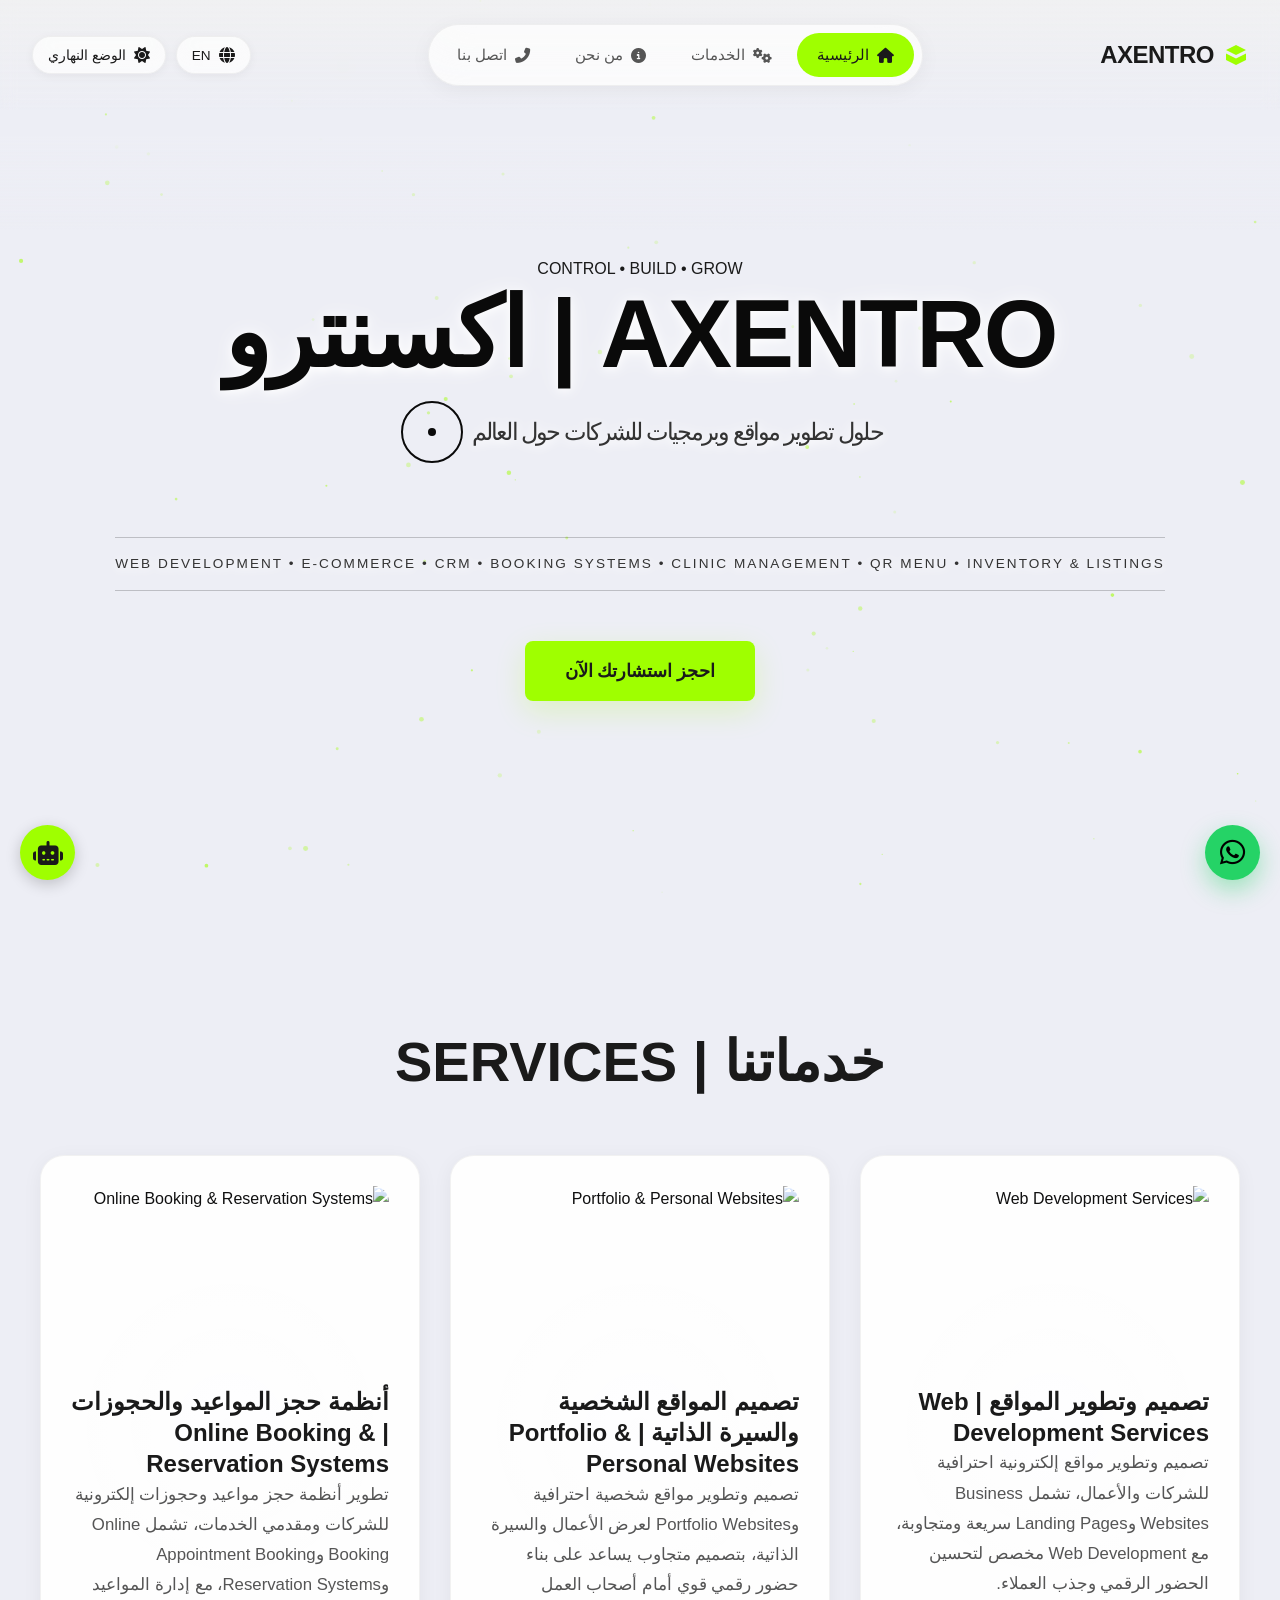
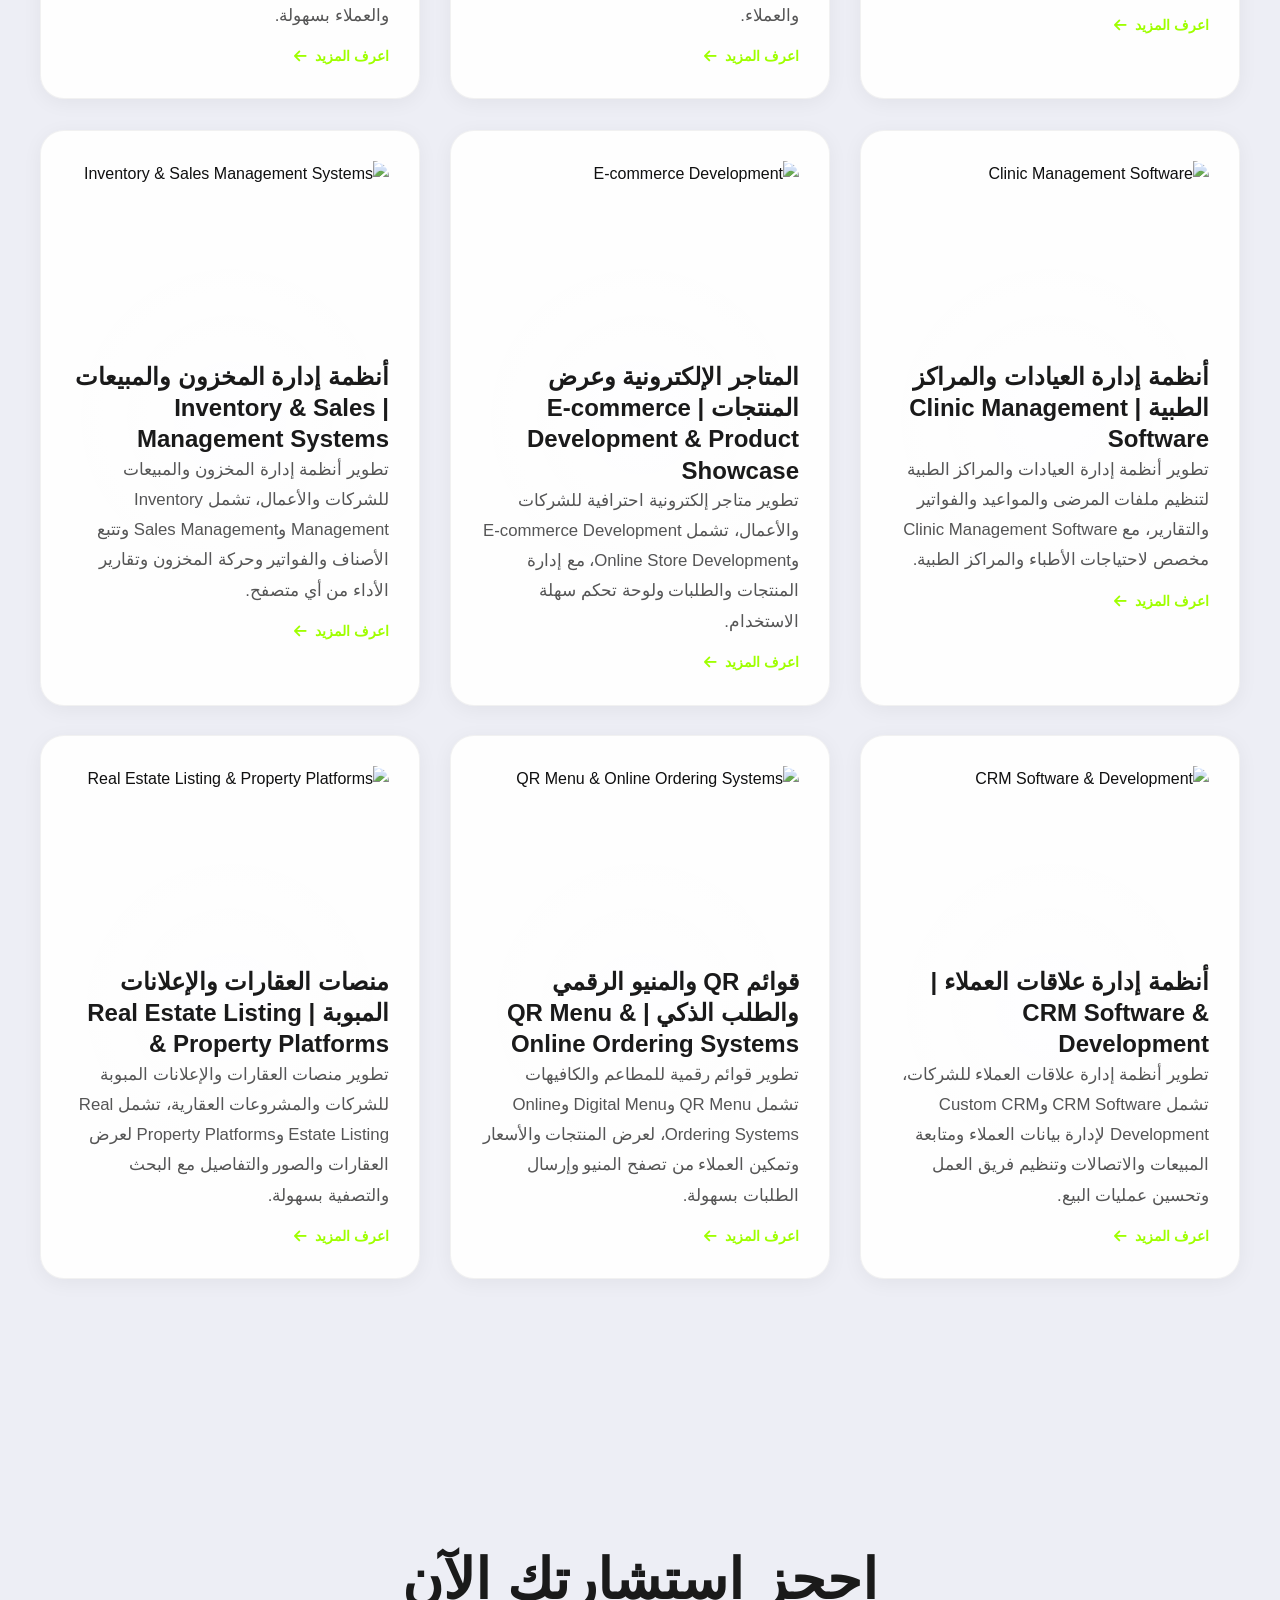
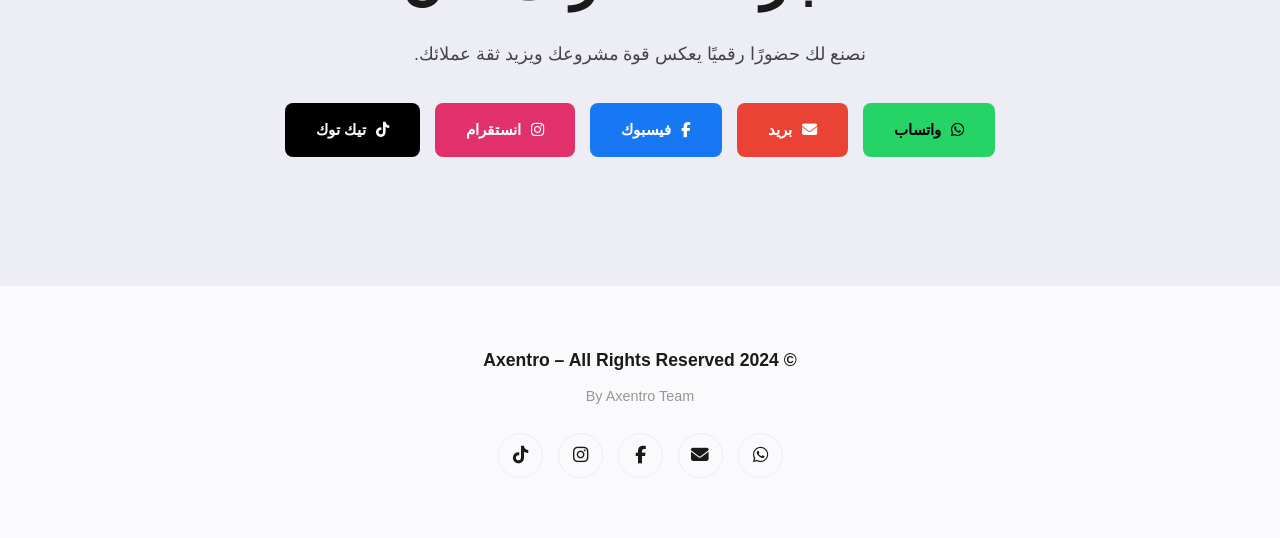
==== commit 1256c004: "Modify Content Security Policy in index.html Updated Content Security Policy to remove AI Worker URL" ====
--- a/index.html
+++ b/index.html
@@ -9,7 +9,7 @@
   <meta name="description" content="Axentro (اكسنترو) provides web development, software development, e-commerce, CRM, booking systems, and custom digital solutions for businesses worldwide, with services available in Egypt and internationally.">
 
   <!-- Security & SEO Meta Tags (Updated CSP for AI Worker) -->
-  <meta http-equiv="Content-Security-Policy" content="default-src 'self'; script-src 'self' 'unsafe-inline' https://www.googletagmanager.com https://cdnjs.cloudflare.com; style-src 'self' 'unsafe-inline' https://fonts.googleapis.com https://cdnjs.cloudflare.com; img-src 'self' https://images.unsplash.com data: https://www.google.com https://www.google.com.eg https://www.googletagmanager.com; media-src https://d8j0ntlcm91z4.cloudfront.net; font-src https://fonts.gstatic.com https://cdnjs.cloudflare.com; connect-src 'self' https://www.google-analytics.com https://analytics.google.com https://region1.google-analytics.com https://www.google.com https://www.google.com.eg https://www.googletagmanager.com https://axentro-ai-assistant.axentroofficial.workers.dev;">
+  <meta http-equiv="Content-Security-Policy" content="default-src 'self'; script-src 'self' 'unsafe-inline' https://www.googletagmanager.com https://cdnjs.cloudflare.com; style-src 'self' 'unsafe-inline' https://fonts.googleapis.com https://cdnjs.cloudflare.com; img-src 'self' https://images.unsplash.com data: https://www.google.com https://www.google.com.eg https://www.googletagmanager.com; media-src https://d8j0ntlcm91z4.cloudfront.net; font-src https://fonts.gstatic.com https://cdnjs.cloudflare.com; connect-src 'self' https://www.google-analytics.com https://analytics.google.com https://region1.google-analytics.com https://www.google.com https://www.google.com.eg https://www.googletagmanager.com;">
   <meta http-equiv="Permissions-Policy" content="camera=(), microphone=(), geolocation=()">
   <meta name="referrer" content="strict-origin-when-cross-origin">
   <meta name="robots" content="index, follow">
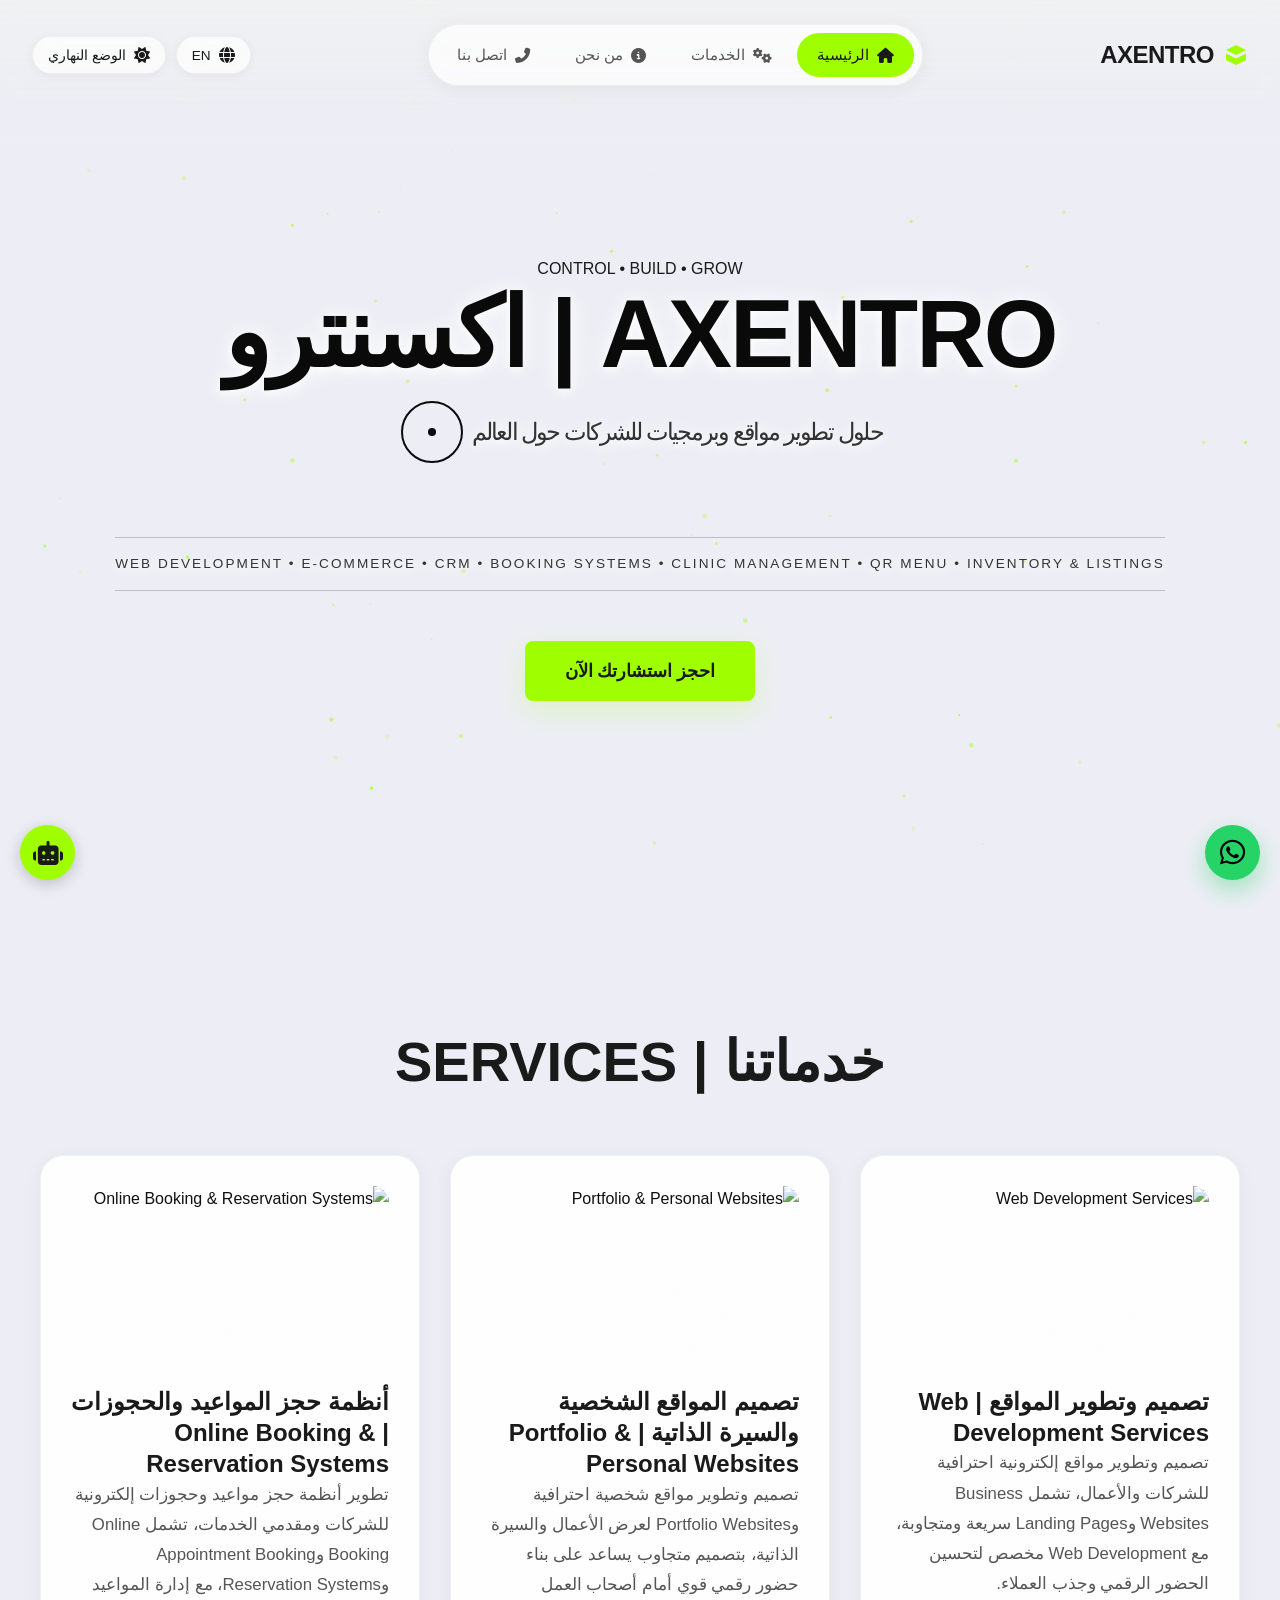
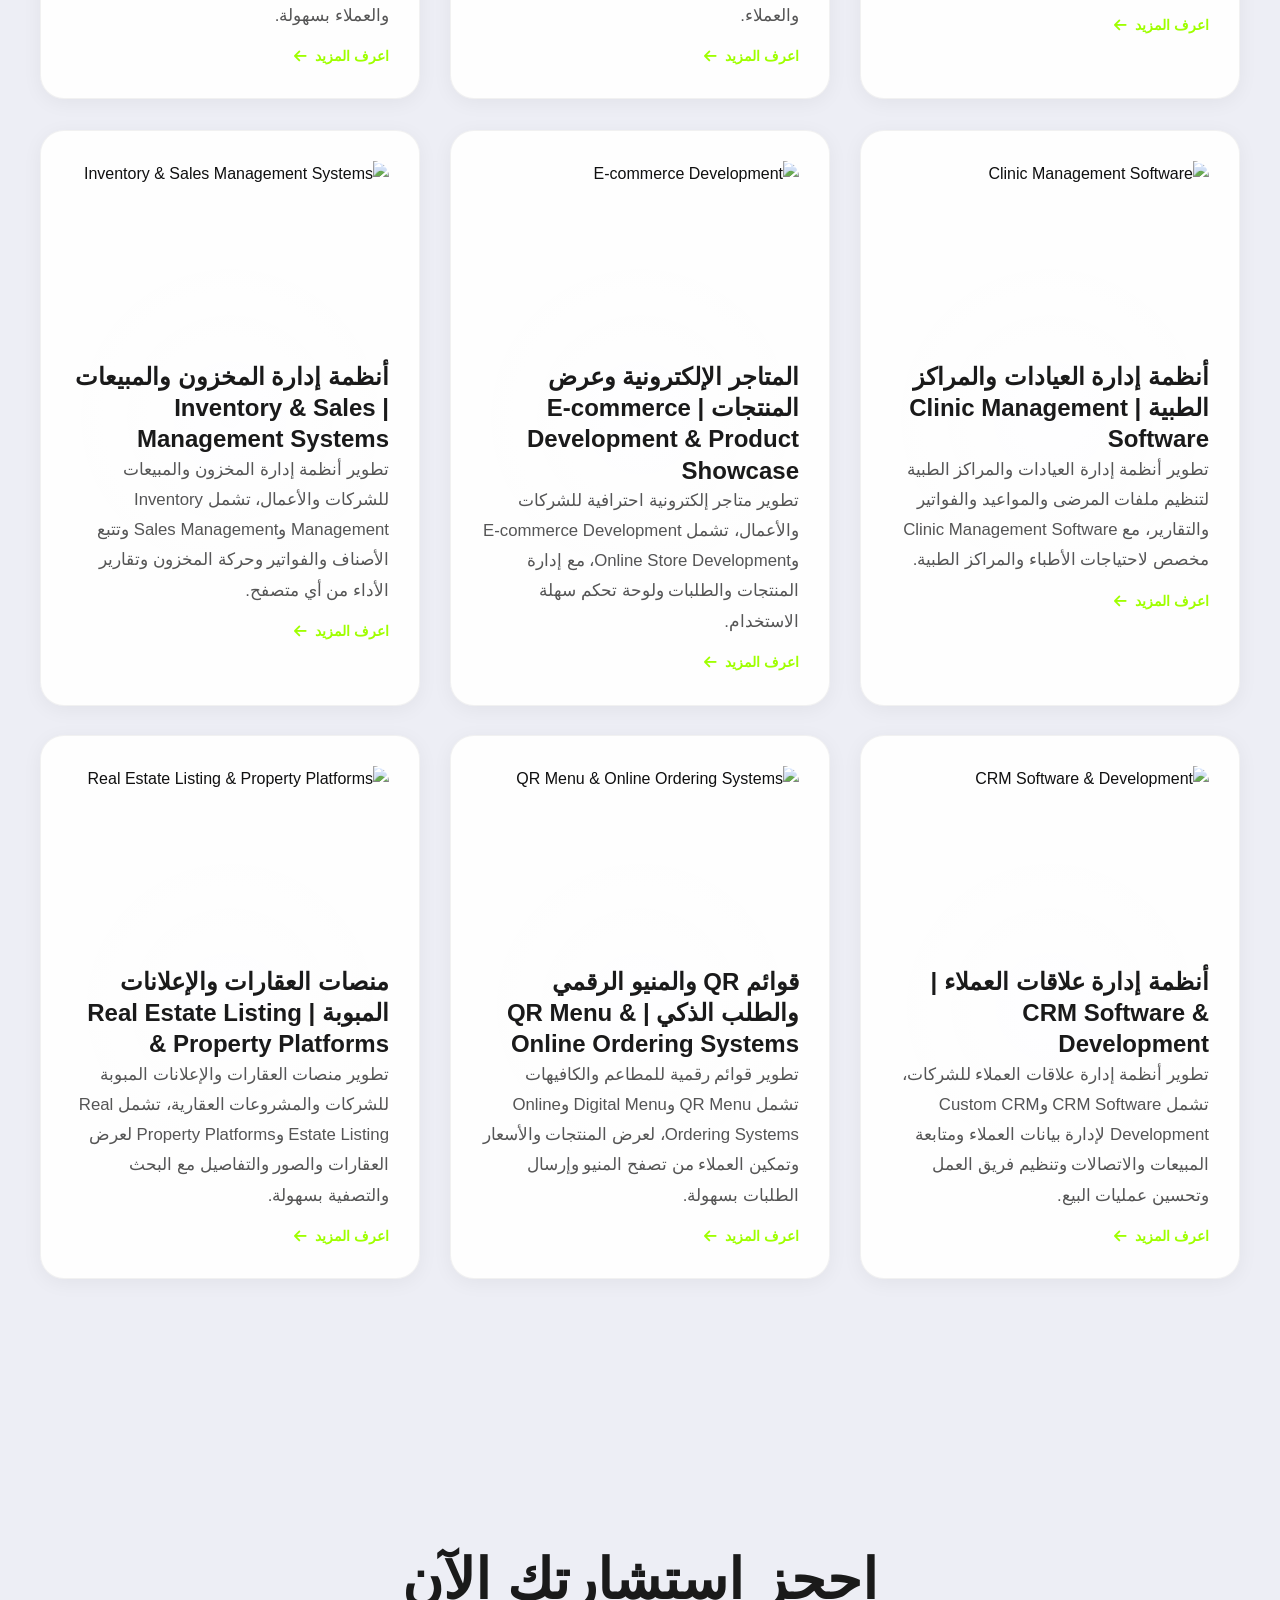
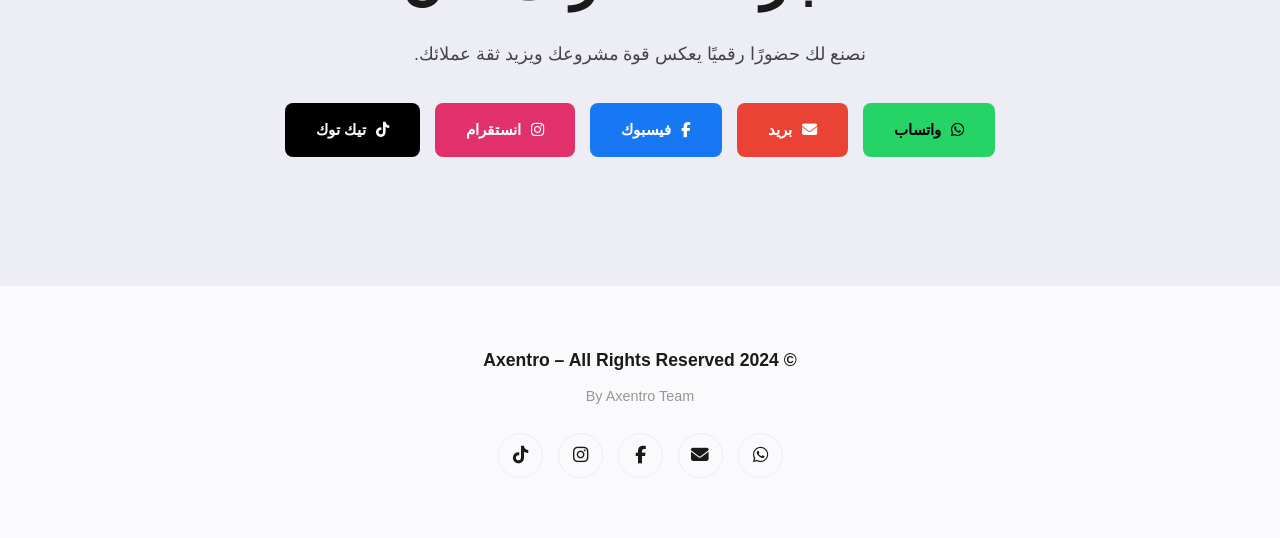
==== commit 26cb56d6: "Modify Content Security Policy in index.html Updated Content Security Policy to include static.cloud" ====
--- a/index.html
+++ b/index.html
@@ -9,7 +9,7 @@
   <meta name="description" content="Axentro (اكسنترو) provides web development, software development, e-commerce, CRM, booking systems, and custom digital solutions for businesses worldwide, with services available in Egypt and internationally.">
 
   <!-- Security & SEO Meta Tags (Updated CSP for AI Worker) -->
-  <meta http-equiv="Content-Security-Policy" content="default-src 'self'; script-src 'self' 'unsafe-inline' https://www.googletagmanager.com https://cdnjs.cloudflare.com; style-src 'self' 'unsafe-inline' https://fonts.googleapis.com https://cdnjs.cloudflare.com; img-src 'self' https://images.unsplash.com data: https://www.google.com https://www.google.com.eg https://www.googletagmanager.com; media-src https://d8j0ntlcm91z4.cloudfront.net; font-src https://fonts.gstatic.com https://cdnjs.cloudflare.com; connect-src 'self' https://www.google-analytics.com https://analytics.google.com https://region1.google-analytics.com https://www.google.com https://www.google.com.eg https://www.googletagmanager.com;">
+  <meta http-equiv="Content-Security-Policy" content="default-src 'self'; script-src 'self' 'unsafe-inline' https://www.googletagmanager.com https://cdnjs.cloudflare.com https://static.cloudflareinsights.com; style-src 'self' 'unsafe-inline' https://fonts.googleapis.com https://cdnjs.cloudflare.com; img-src 'self' https://images.unsplash.com data: https://www.google.com https://www.google.com.eg https://www.googletagmanager.com; media-src https://d8j0ntlcm91z4.cloudfront.net; font-src https://fonts.gstatic.com https://cdnjs.cloudflare.com; connect-src 'self' https://www.google-analytics.com https://analytics.google.com https://region1.google-analytics.com https://www.google.com https://www.google.com.eg https://www.googletagmanager.com https://cloudflareinsights.com;">
   <meta http-equiv="Permissions-Policy" content="camera=(), microphone=(), geolocation=()">
   <meta name="referrer" content="strict-origin-when-cross-origin">
   <meta name="robots" content="index, follow">
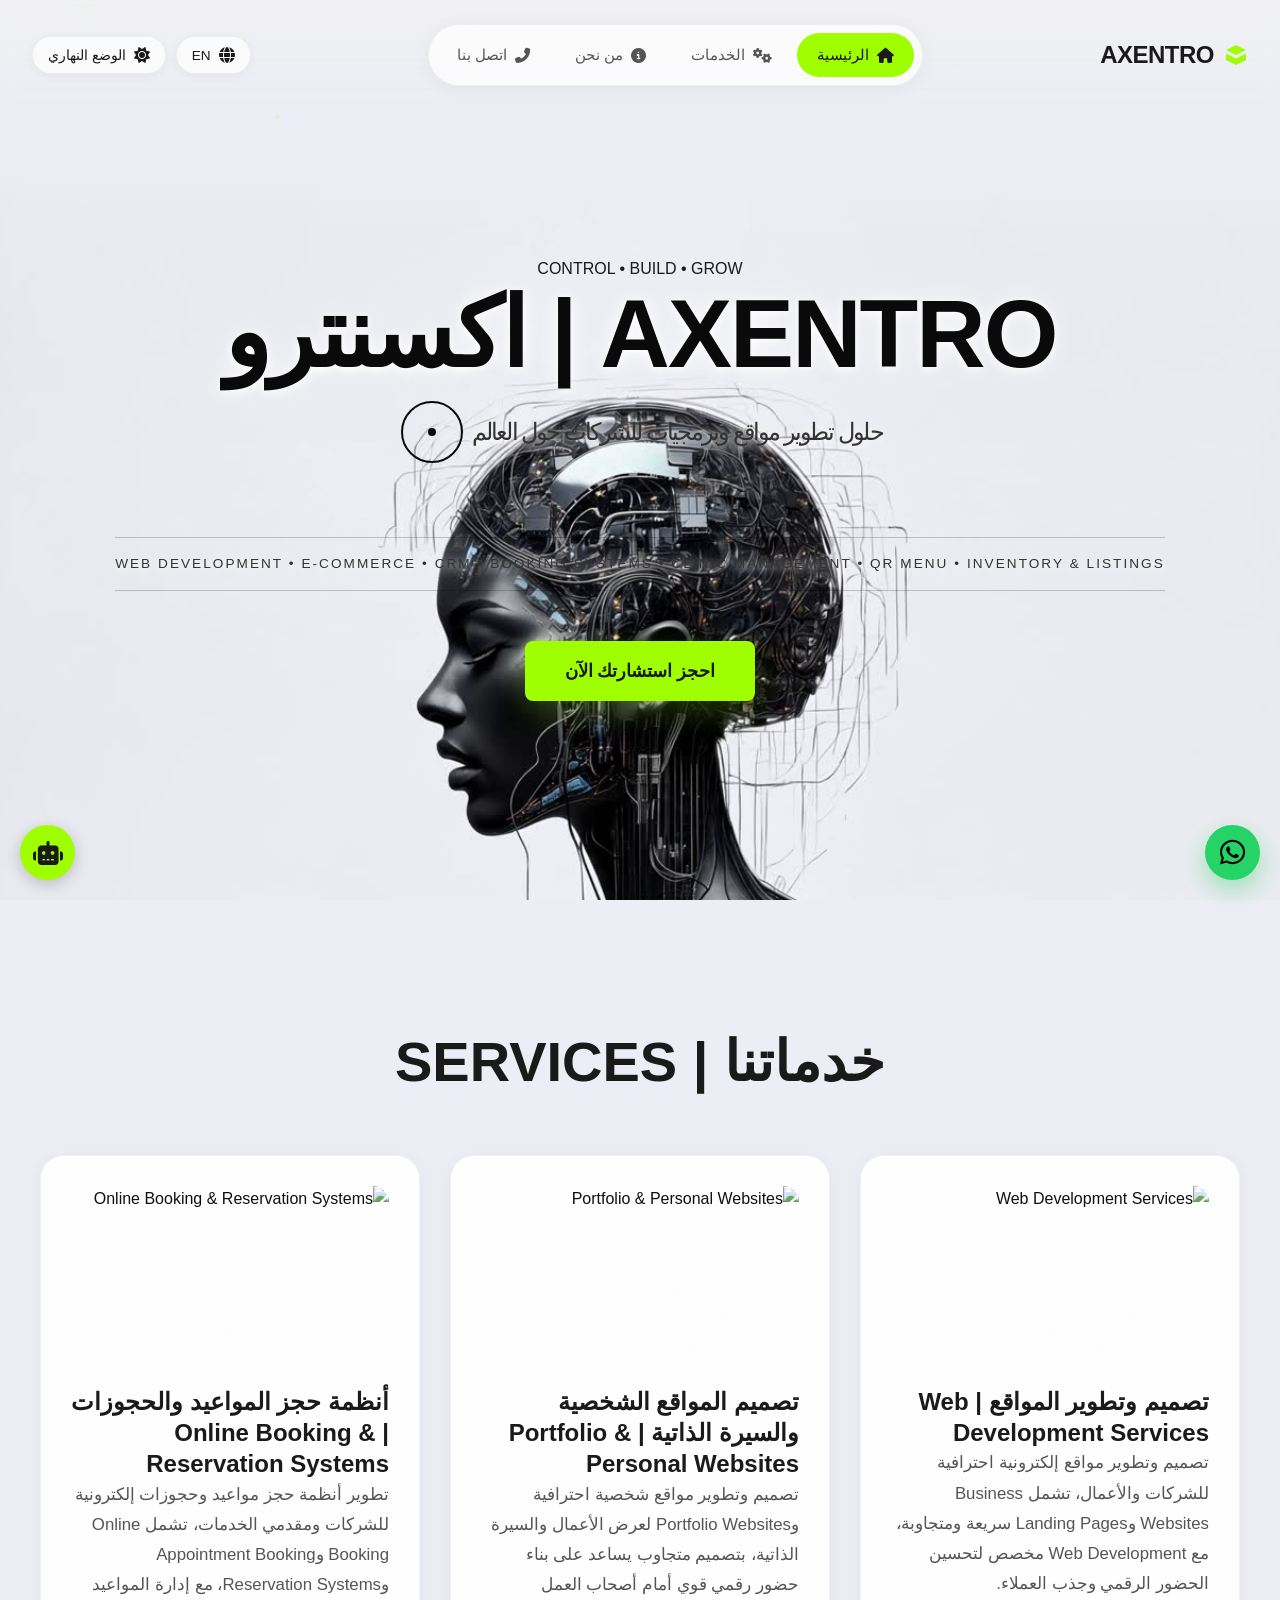
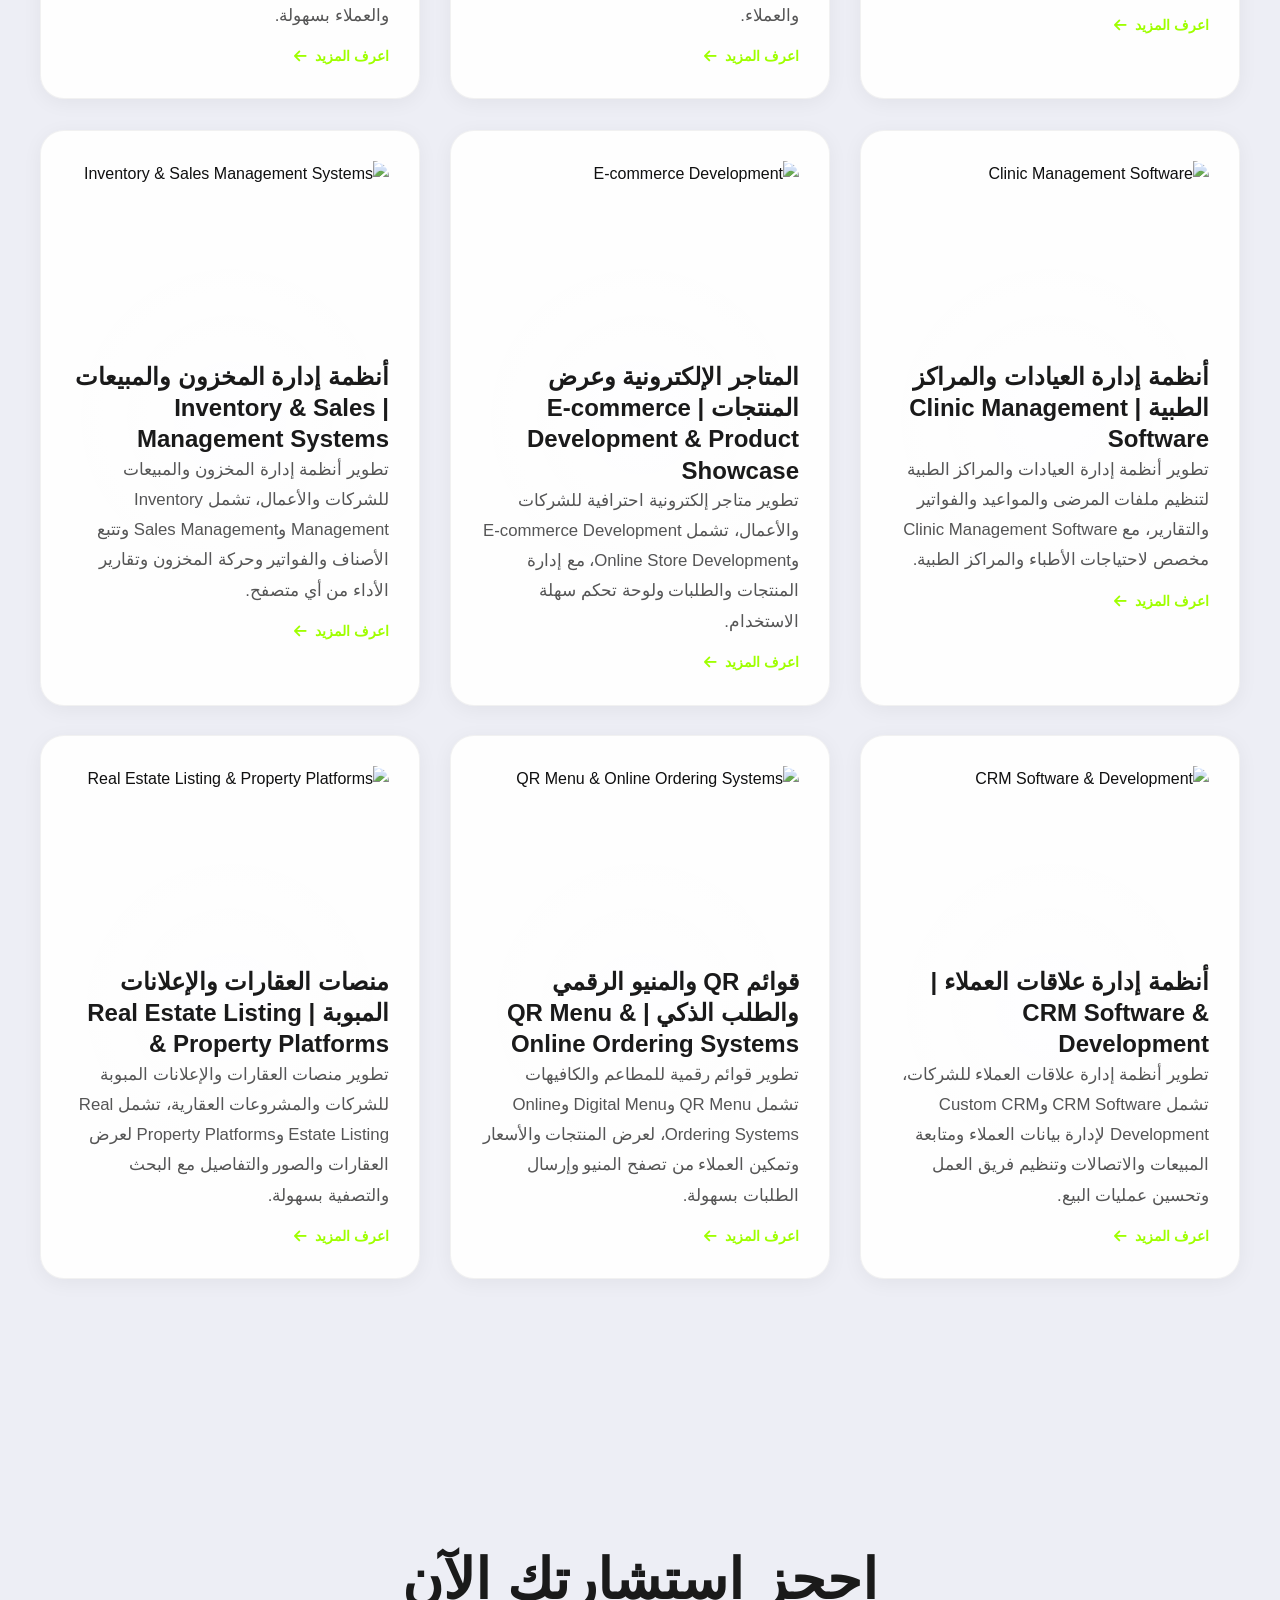
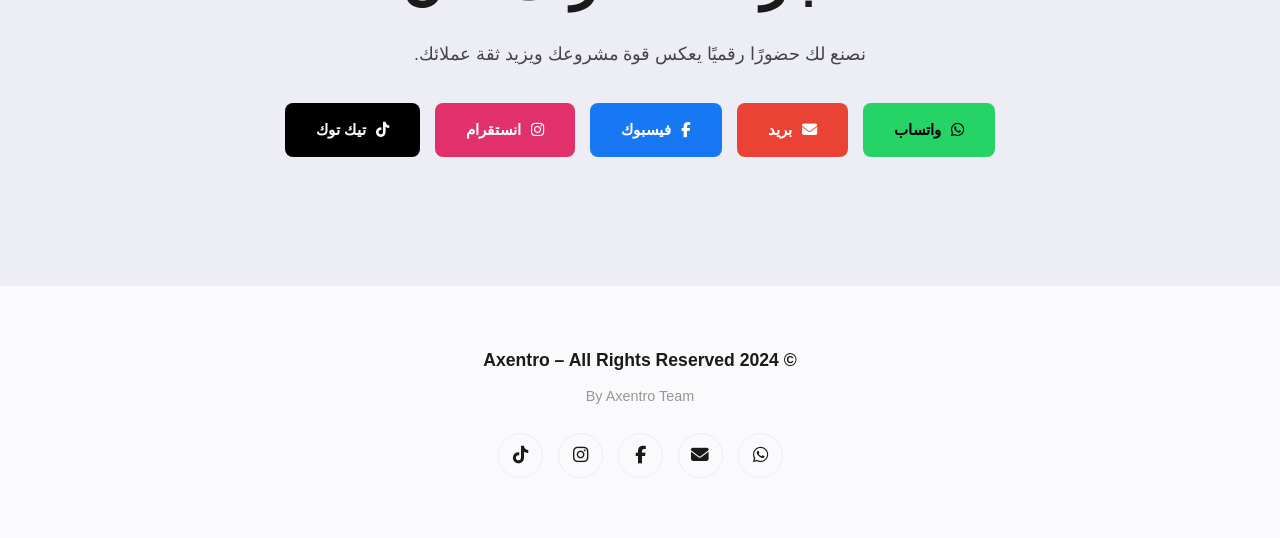
==== commit 215b6a6c: "Add files via upload" ====
--- a/index.html
+++ b/index.html
@@ -9,7 +9,7 @@
   <meta name="description" content="Axentro (اكسنترو) provides web development, software development, e-commerce, CRM, booking systems, and custom digital solutions for businesses worldwide, with services available in Egypt and internationally.">
 
   <!-- Security & SEO Meta Tags (Updated CSP for AI Worker) -->
-  <meta http-equiv="Content-Security-Policy" content="default-src 'self'; script-src 'self' 'unsafe-inline' https://www.googletagmanager.com https://cdnjs.cloudflare.com https://static.cloudflareinsights.com; style-src 'self' 'unsafe-inline' https://fonts.googleapis.com https://cdnjs.cloudflare.com; img-src 'self' https://images.unsplash.com data: https://www.google.com https://www.google.com.eg https://www.googletagmanager.com; media-src https://d8j0ntlcm91z4.cloudfront.net; font-src https://fonts.gstatic.com https://cdnjs.cloudflare.com; connect-src 'self' https://www.google-analytics.com https://analytics.google.com https://region1.google-analytics.com https://www.google.com https://www.google.com.eg https://www.googletagmanager.com https://cloudflareinsights.com;">
+  <meta http-equiv="Content-Security-Policy" content="default-src 'self'; script-src 'self' 'unsafe-inline' https://www.googletagmanager.com https://cdnjs.cloudflare.com https://static.cloudflareinsights.com; style-src 'self' 'unsafe-inline' https://fonts.googleapis.com https://cdnjs.cloudflare.com; img-src 'self' https://images.unsplash.com data: https://www.google.com https://www.google.com.eg https://www.googletagmanager.com; media-src 'self' https://d8j0ntlcm91z4.cloudfront.net; font-src https://fonts.gstatic.com https://cdnjs.cloudflare.com; connect-src 'self' https://www.google-analytics.com https://analytics.google.com https://region1.google-analytics.com https://www.google.com https://www.google.com.eg https://www.googletagmanager.com https://cloudflareinsights.com;">
   <meta http-equiv="Permissions-Policy" content="camera=(), microphone=(), geolocation=()">
   <meta name="referrer" content="strict-origin-when-cross-origin">
   <meta name="robots" content="index, follow">
@@ -184,8 +184,8 @@
 
   <section class="hero-section reveal show" id="home">
     <div class="video-wrapper">
-      <video autoPlay loop muted playsInline preload="auto">
-        <source src="https://d8j0ntlcm91z4.cloudfront.net/user_38xzZboKViGWJOttwIXH07lWA1P/hf_20260603_132049_036591b8-6e92-4760-b94c-a7ea6eef315c.mp4" type="video/mp4">
+      <video autoplay loop muted playsInline preload="metadata" poster="/assets/video/hero-poster.jpg">
+        <source src="/assets/video/hero.mp4" type="video/mp4">
       </video>
       <div class="gradient-mask"></div>
     </div>
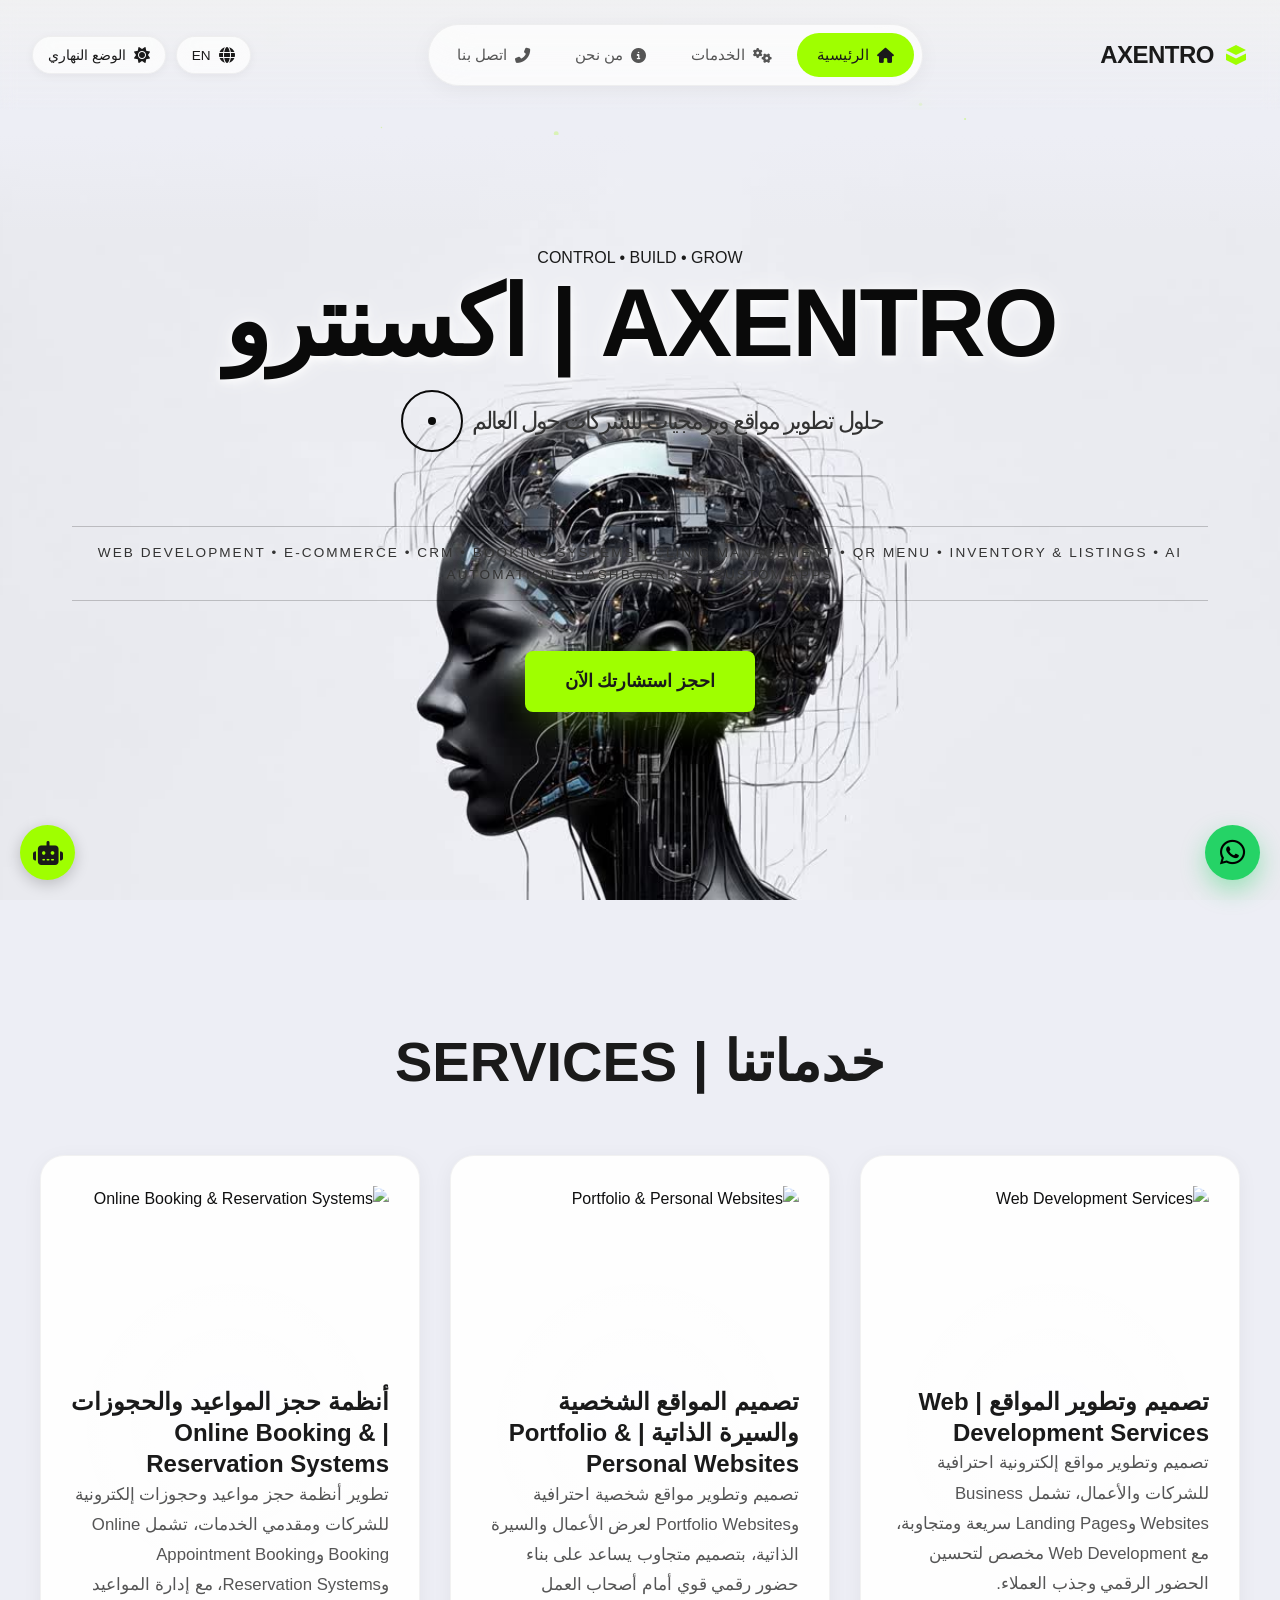
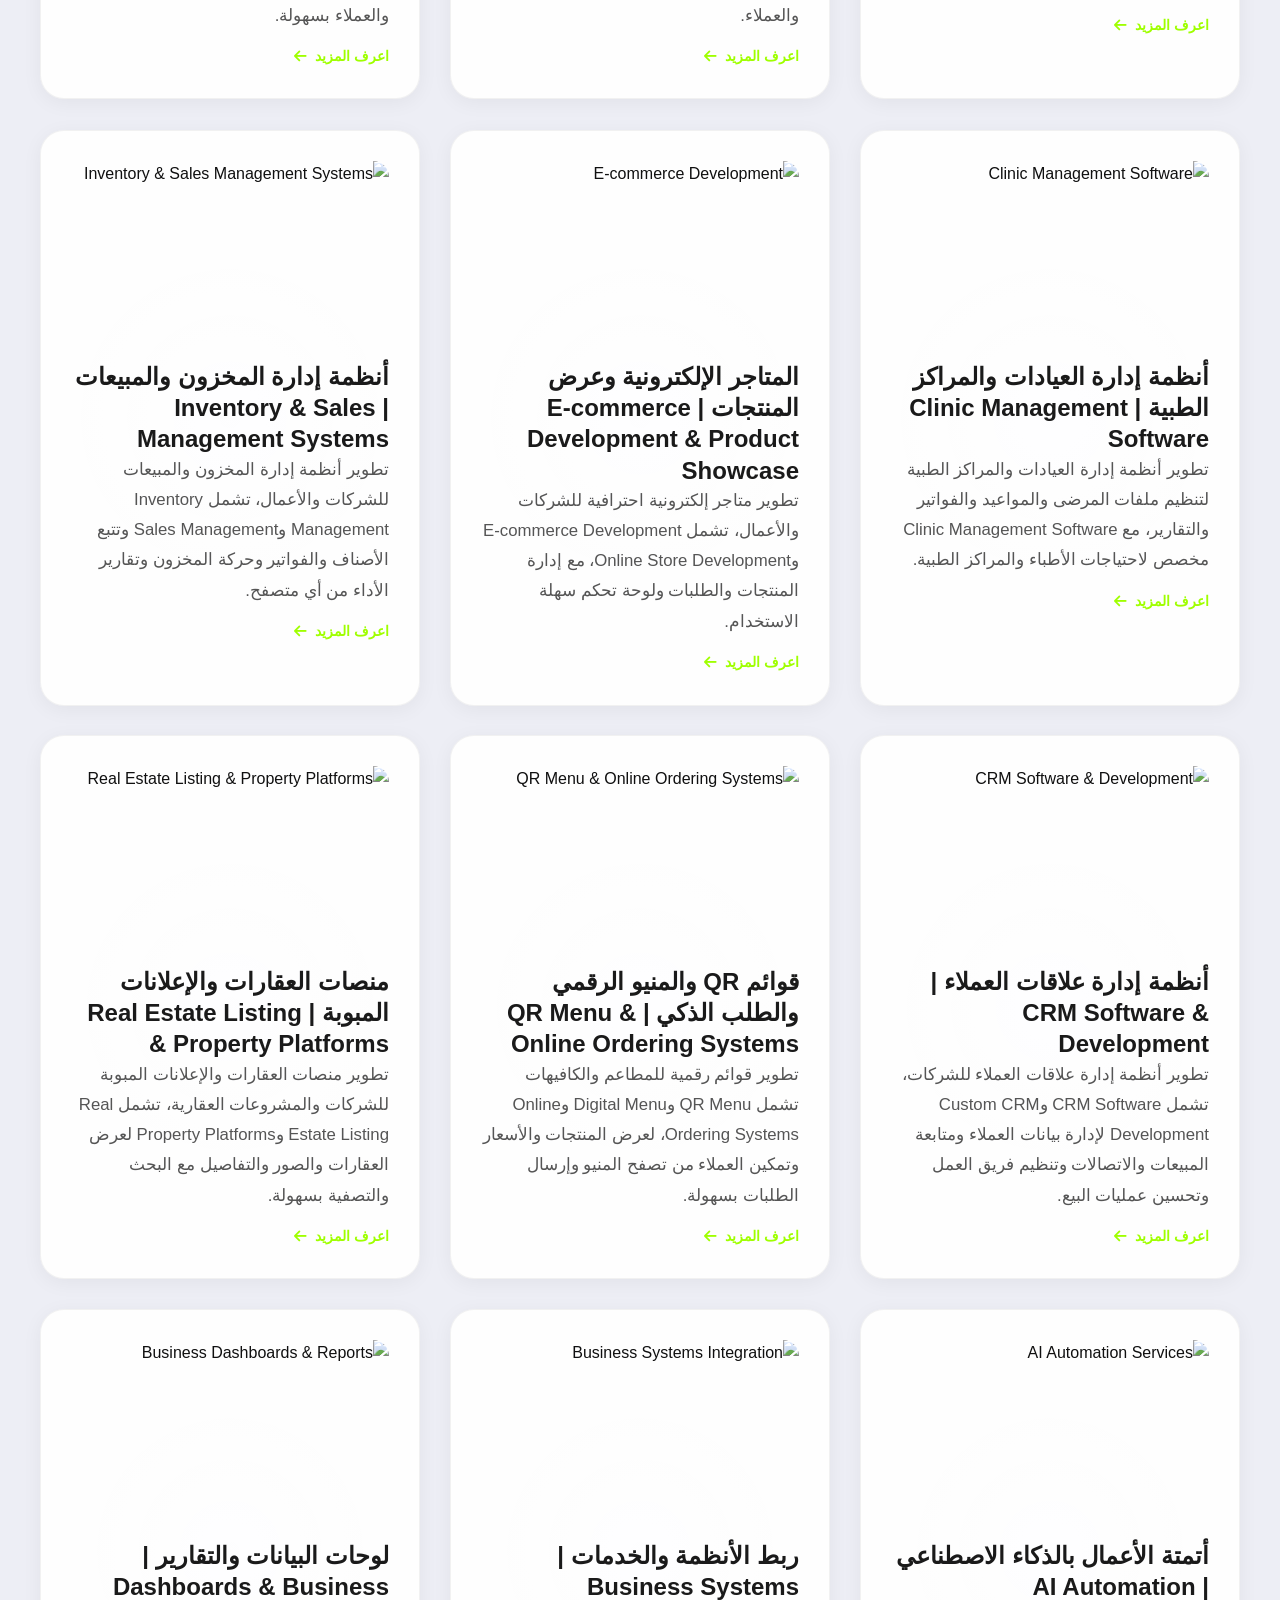
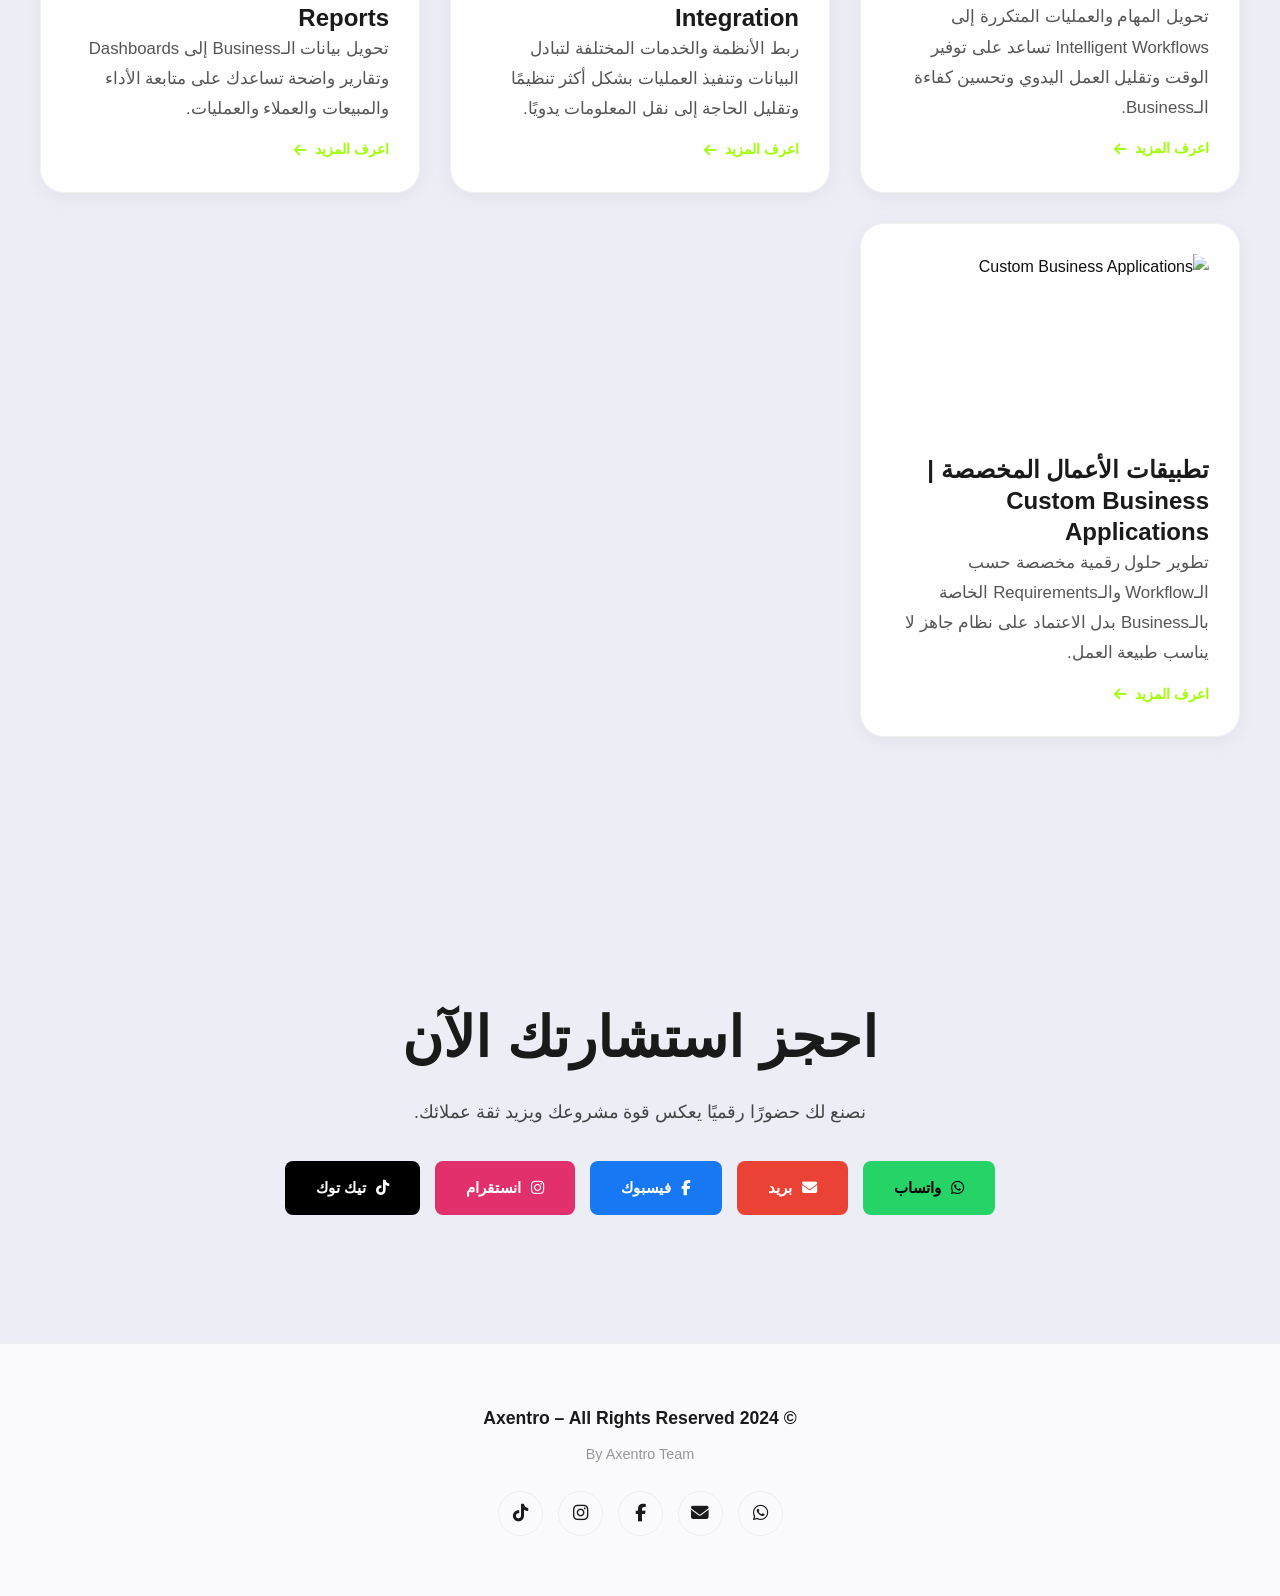
==== commit 1b3a4a2f: "Add files via upload" ====
--- a/index.html
+++ b/index.html
@@ -86,6 +86,7 @@
   "url": "https://axentro.site/",
   "logo": "https://axentro.site/assets/images/og-image.jpg",
   "description": "Axentro (اكسنترو) provides web development, software development, e-commerce, CRM, booking systems, and custom digital solutions for businesses in Egypt and worldwide.",
+  "knowsAbout": ["Web Development", "Portfolio & CV Websites", "E-commerce Development", "Booking & Reservation Systems", "Clinic Management Systems", "Inventory & Sales Management", "CRM Systems", "QR Menu & Online Ordering", "Real Estate Platforms", "AI Automation", "Business Systems Integration", "Business Dashboards & Reports", "Custom Business Applications", "تصميم وتطوير المواقع", "أنظمة إدارة الأعمال", "أتمتة الأعمال بالذكاء الاصطناعي"],
   "email": "axentroofficial@gmail.com",
   "telephone": "+201146476993",
     "sameAs": [
@@ -199,7 +200,7 @@
   </span>
 </h1>
       
-      <div class="hero-services">WEB DEVELOPMENT • E-COMMERCE • CRM • BOOKING SYSTEMS • CLINIC MANAGEMENT • QR MENU • INVENTORY & LISTINGS</div>
+      <div class="hero-services">WEB DEVELOPMENT • E-COMMERCE • CRM • BOOKING SYSTEMS • CLINIC MANAGEMENT • QR MENU • INVENTORY & LISTINGS • AI AUTOMATION • DASHBOARDS & CUSTOM APPS</div>
       <br>
       <a href="#contact" class="cta-button ripple-btn" onclick="trackClick('cta_consult','احجز استشارتك الآن','home');" data-i18n="hero_cta">احجز استشارتك الآن</a>
     </div>
@@ -220,7 +221,7 @@
 
         <div class="card-wrapper"><div class="card"><div class="glare-card"></div><div class="card-content">
           <a class="card-link js-utm-link" href="about.html#portfolio" onclick="trackService('portfolio','Portfolio & CV Websites');">
-            <img class="service-img" src="https://images.unsplash.com/photo-1517245386807-bb43f82c33c4?q=80&w=800&auto=format&fit=crop" alt="Portfolio & Personal Websites" loading="lazy">
+            <img class="service-img" src="/assets/images/services/portfolio.jpg" alt="Portfolio & Personal Websites" loading="lazy">
             <h3>تصميم المواقع الشخصية والسيرة الذاتية | Portfolio & Personal Websites</h3>
             <p data-i18n="serv_2_desc">تصميم وتطوير مواقع شخصية احترافية وPortfolio Websites لعرض الأعمال والسيرة الذاتية، بتصميم متجاوب يساعد على بناء حضور رقمي قوي أمام أصحاب العمل والعملاء.</p>
             <span class="more-link" data-i18n="know_more">اعرف المزيد <i class="fas fa-arrow-left"></i></span>
@@ -247,7 +248,7 @@
 
         <div class="card-wrapper"><div class="card"><div class="glare-card"></div><div class="card-content">
           <a class="card-link js-utm-link" href="about.html#ecommerce" onclick="trackService('ecommerce','E-commerce & Product Showcase');">
-            <img class="service-img" src="https://images.unsplash.com/photo-1556742049-0cfed4f6a45d?q=80&w=800&auto=format&fit=crop" alt="E-commerce Development" loading="lazy">
+            <img class="service-img" src="/assets/images/services/ecommerce.jpg" alt="E-commerce Development" loading="lazy">
             <h3>المتاجر الإلكترونية وعرض المنتجات | E-commerce Development & Product Showcase</h3>
             <p data-i18n="serv_5_desc">تطوير متاجر إلكترونية احترافية للشركات والأعمال، تشمل E-commerce Development وOnline Store Development، مع إدارة المنتجات والطلبات ولوحة تحكم سهلة الاستخدام.</p>
             <span class="more-link" data-i18n="know_more">اعرف المزيد <i class="fas fa-arrow-left"></i></span>
@@ -286,6 +287,38 @@
             <img class="service-img" src="https://images.unsplash.com/photo-1560518883-ce09059eeffa?q=80&w=800&auto=format&fit=crop" alt="Real Estate Listing & Property Platforms" loading="lazy">
             <h3>منصات العقارات والإعلانات المبوبة | Real Estate Listing & Property Platforms</h3>
             <p data-i18n="serv_9_desc">تطوير منصات العقارات والإعلانات المبوبة للشركات والمشروعات العقارية، تشمل Real Estate Listing وProperty Platforms لعرض العقارات والصور والتفاصيل مع البحث والتصفية بسهولة.</p>
+            <span class="more-link" data-i18n="know_more">اعرف المزيد <i class="fas fa-arrow-left"></i></span>
+          </a>
+        </div></div></div>
+        <div class="card-wrapper"><div class="card"><div class="glare-card"></div><div class="card-content">
+          <a class="card-link js-utm-link" href="about.html#ai-automation" onclick="trackService('ai-automation','AI Automation & Intelligent Workflows');">
+            <img class="service-img" src="https://images.unsplash.com/photo-1620712943543-bcc4688e7485?q=80&w=800&auto=format&fit=crop" alt="AI Automation Services" loading="lazy">
+            <h3>أتمتة الأعمال بالذكاء الاصطناعي | AI Automation</h3>
+            <p data-i18n="serv_10_desc">تحويل المهام والعمليات المتكررة إلى Intelligent Workflows تساعد على توفير الوقت وتقليل العمل اليدوي وتحسين كفاءة الـBusiness.</p>
+            <span class="more-link" data-i18n="know_more">اعرف المزيد <i class="fas fa-arrow-left"></i></span>
+          </a>
+        </div></div></div>
+        <div class="card-wrapper"><div class="card"><div class="glare-card"></div><div class="card-content">
+          <a class="card-link js-utm-link" href="about.html#integrations" onclick="trackService('integrations','Business Systems Integration');">
+            <img class="service-img" src="https://images.unsplash.com/photo-1451187580459-43490279c0fa?q=80&w=800&auto=format&fit=crop" alt="Business Systems Integration" loading="lazy">
+            <h3>ربط الأنظمة والخدمات | Business Systems Integration</h3>
+            <p data-i18n="serv_11_desc">ربط الأنظمة والخدمات المختلفة لتبادل البيانات وتنفيذ العمليات بشكل أكثر تنظيمًا وتقليل الحاجة إلى نقل المعلومات يدويًا.</p>
+            <span class="more-link" data-i18n="know_more">اعرف المزيد <i class="fas fa-arrow-left"></i></span>
+          </a>
+        </div></div></div>
+        <div class="card-wrapper"><div class="card"><div class="glare-card"></div><div class="card-content">
+          <a class="card-link js-utm-link" href="about.html#dashboards" onclick="trackService('dashboards','Business Dashboards & Reports');">
+            <img class="service-img" src="https://images.unsplash.com/photo-1460925895917-afdab827c52f?q=80&w=800&auto=format&fit=crop" alt="Business Dashboards & Reports" loading="lazy">
+            <h3>لوحات البيانات والتقارير | Dashboards & Business Reports</h3>
+            <p data-i18n="serv_12_desc">تحويل بيانات الـBusiness إلى Dashboards وتقارير واضحة تساعدك على متابعة الأداء والمبيعات والعملاء والعمليات.</p>
+            <span class="more-link" data-i18n="know_more">اعرف المزيد <i class="fas fa-arrow-left"></i></span>
+          </a>
+        </div></div></div>
+        <div class="card-wrapper"><div class="card"><div class="glare-card"></div><div class="card-content">
+          <a class="card-link js-utm-link" href="about.html#custom-apps" onclick="trackService('custom-apps','Custom Business Applications');">
+            <img class="service-img" src="https://images.unsplash.com/photo-1517180102446-f3ece451e9d8?q=80&w=800&auto=format&fit=crop" alt="Custom Business Applications" loading="lazy">
+            <h3>تطبيقات الأعمال المخصصة | Custom Business Applications</h3>
+            <p data-i18n="serv_13_desc">تطوير حلول رقمية مخصصة حسب الـWorkflow والـRequirements الخاصة بالـBusiness بدل الاعتماد على نظام جاهز لا يناسب طبيعة العمل.</p>
             <span class="more-link" data-i18n="know_more">اعرف المزيد <i class="fas fa-arrow-left"></i></span>
           </a>
         </div></div></div>
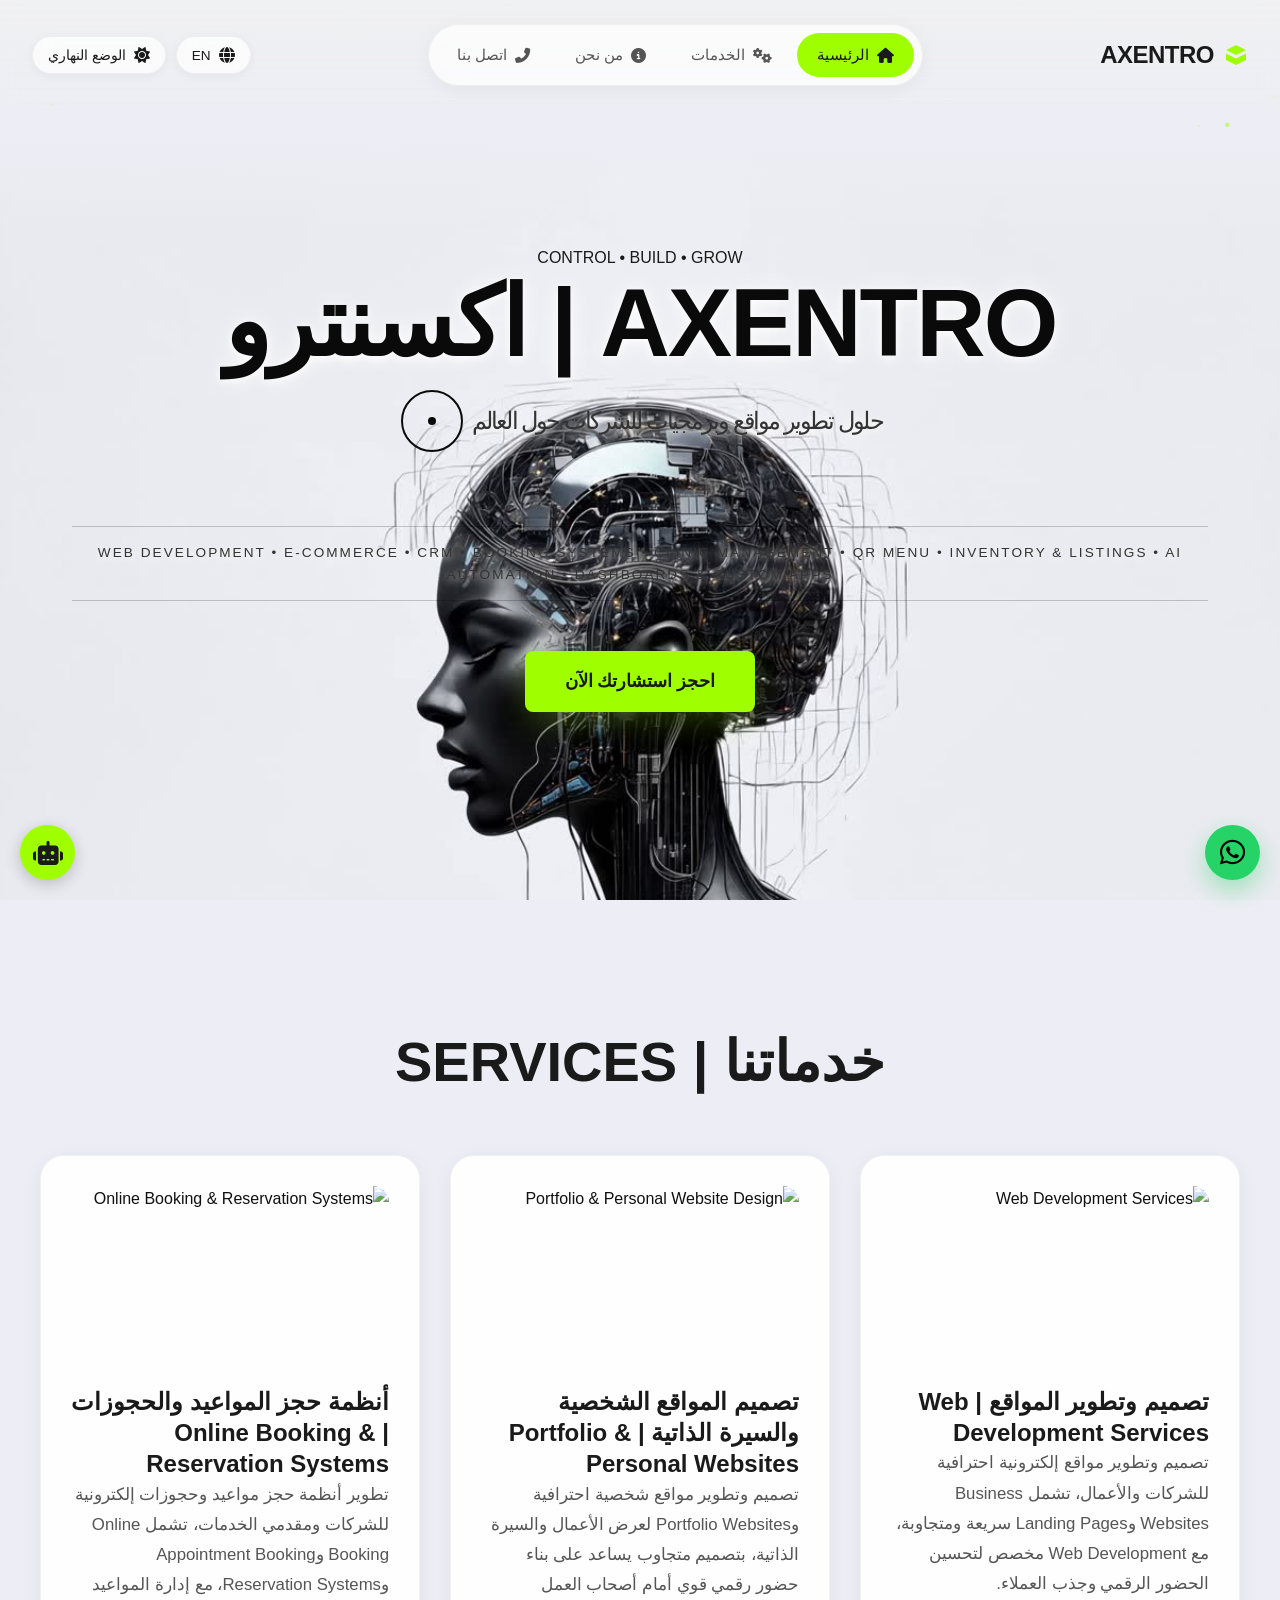
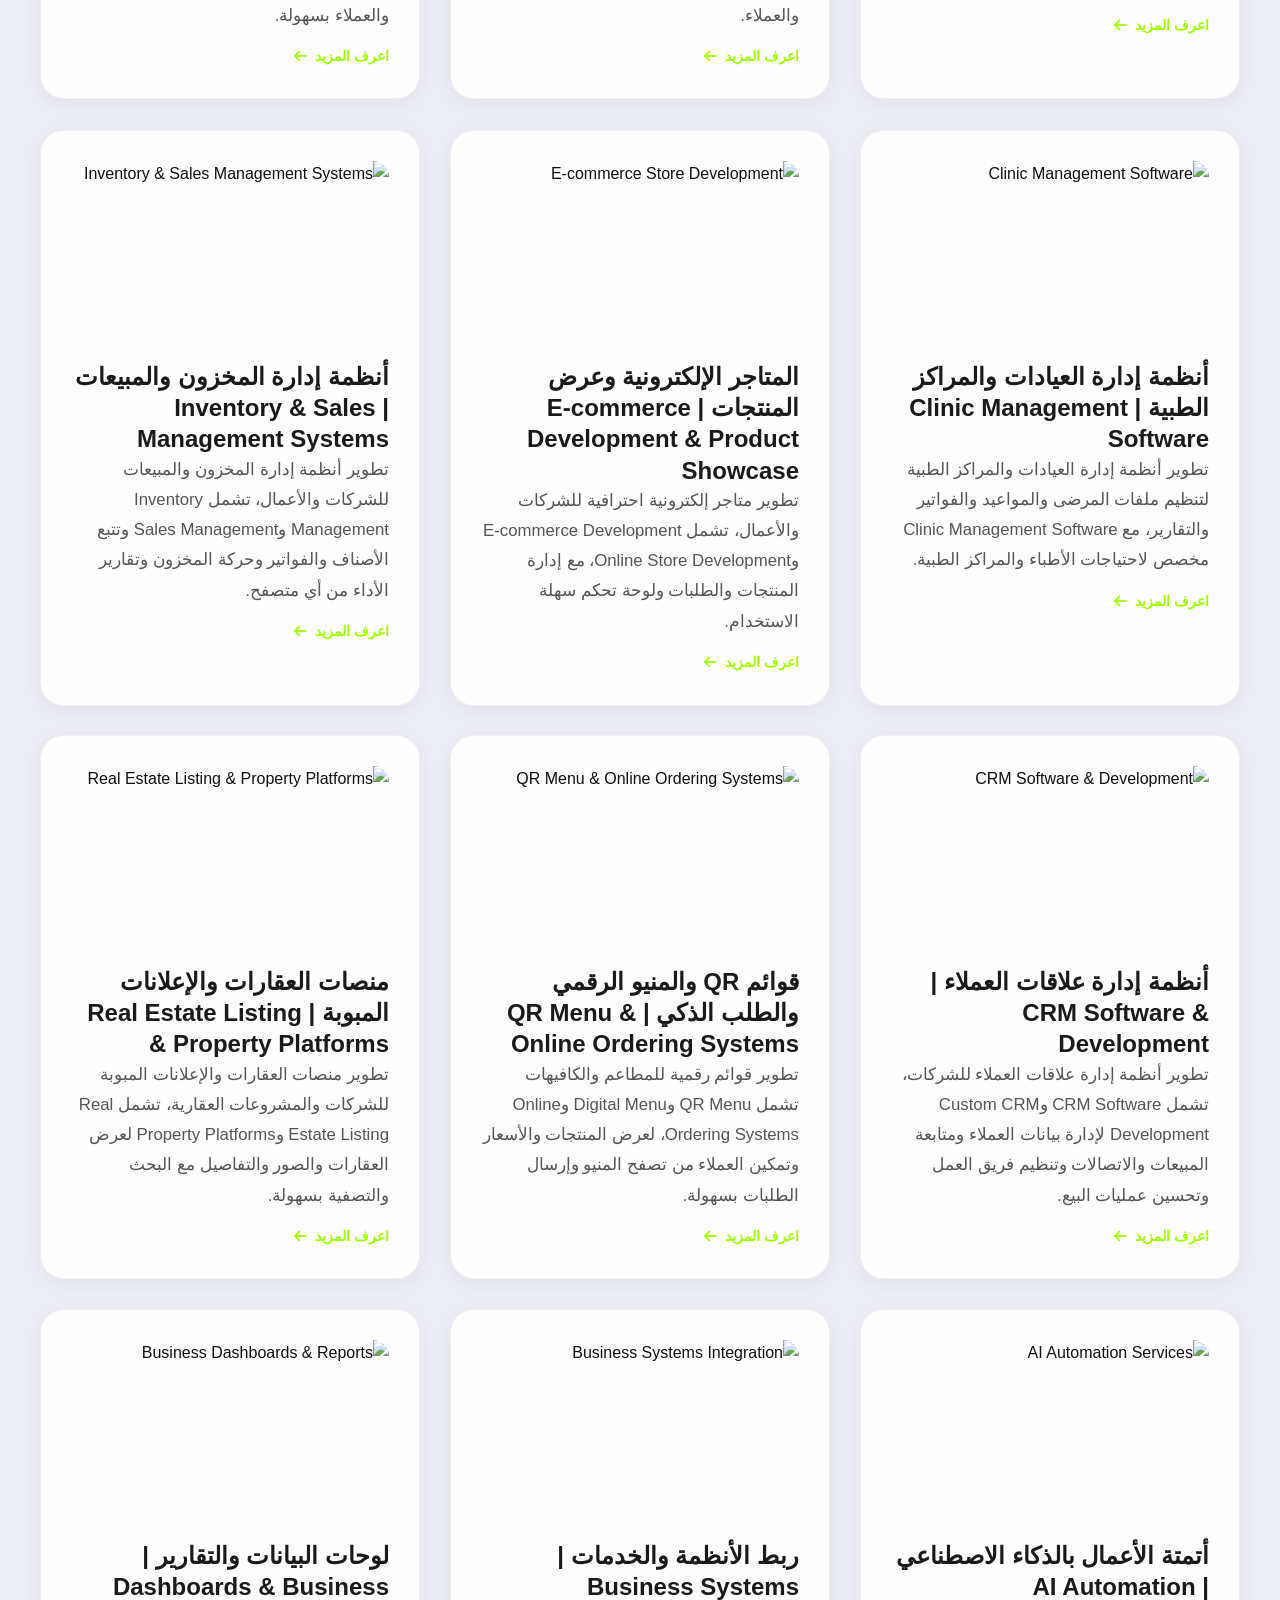
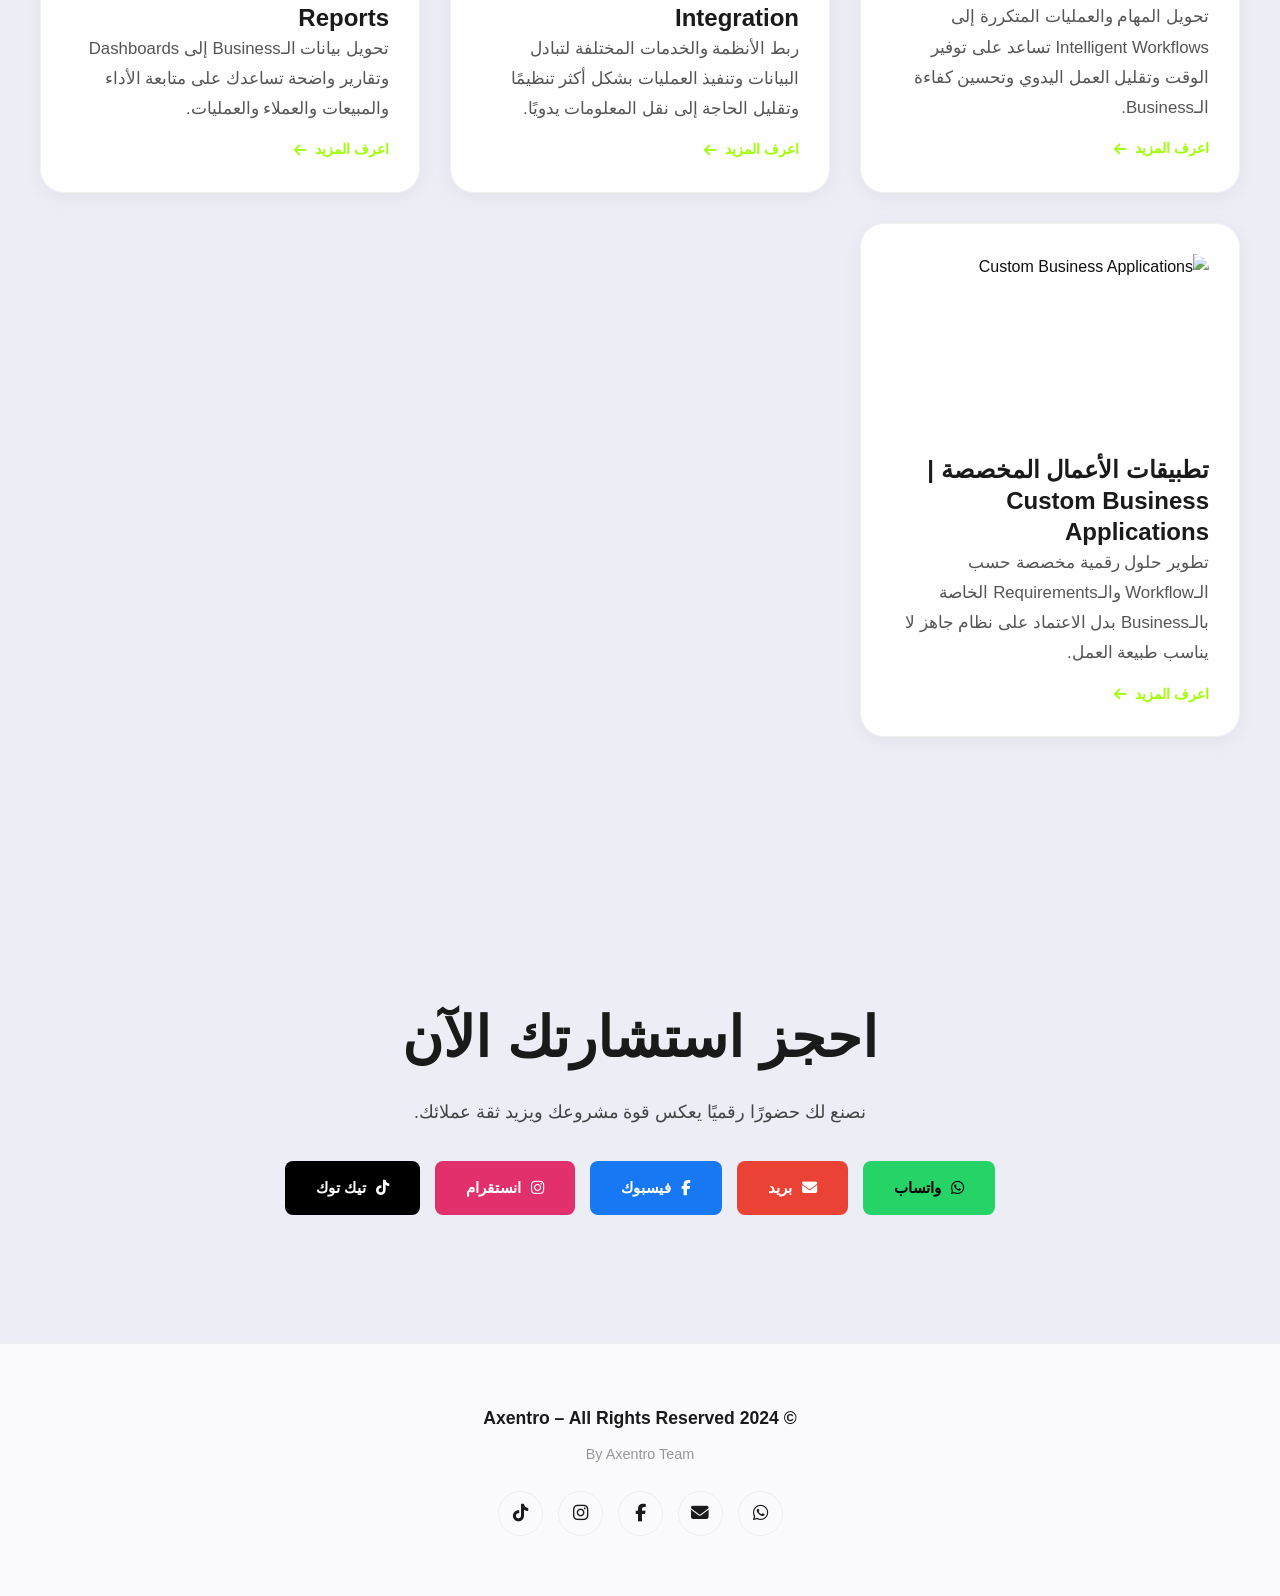
==== commit 8360e158: "Add files via upload" ====
--- a/index.html
+++ b/index.html
@@ -2,17 +2,18 @@
 <html lang="ar" dir="rtl" data-theme="light">
 <head>
   <meta charset="UTF-8">
-  <title>Axentro | اكسنترو – Web Development & Software Solutions</title>
+  <title>اكسنترو Axentro | تصميم مواقع ومتاجر إلكترونية وأتمتة أعمال بالذكاء الاصطناعي — لكل العالم</title>
   <meta name="viewport" content="width=device-width, initial-scale=1.0, viewport-fit=cover">
   <meta name="theme-color" content="#EDEEF5">
   <meta name="format-detection" content="telephone=no">
-  <meta name="description" content="Axentro (اكسنترو) provides web development, software development, e-commerce, CRM, booking systems, and custom digital solutions for businesses worldwide, with services available in Egypt and internationally.">
+  <meta name="description" content="اكسنترو (Axentro) شركة تطوير مواقع وبرمجيات تخدم العملاء في مصر والخليج والعالم العربي وأوروبا وأمريكا: تصميم مواقع شركات ومتاجر إلكترونية، أنظمة حجز ومخازن وCRM، أتمتة الأعمال بالذكاء الاصطناعي، لوحات بيانات، وتطبيقات مخصصة.">
 
   <!-- Security & SEO Meta Tags (Updated CSP for AI Worker) -->
   <meta http-equiv="Content-Security-Policy" content="default-src 'self'; script-src 'self' 'unsafe-inline' https://www.googletagmanager.com https://cdnjs.cloudflare.com https://static.cloudflareinsights.com; style-src 'self' 'unsafe-inline' https://fonts.googleapis.com https://cdnjs.cloudflare.com; img-src 'self' https://images.unsplash.com data: https://www.google.com https://www.google.com.eg https://www.googletagmanager.com; media-src 'self' https://d8j0ntlcm91z4.cloudfront.net; font-src https://fonts.gstatic.com https://cdnjs.cloudflare.com; connect-src 'self' https://www.google-analytics.com https://analytics.google.com https://region1.google-analytics.com https://www.google.com https://www.google.com.eg https://www.googletagmanager.com https://cloudflareinsights.com;">
   <meta http-equiv="Permissions-Policy" content="camera=(), microphone=(), geolocation=()">
   <meta name="referrer" content="strict-origin-when-cross-origin">
   <meta name="robots" content="index, follow">
+  <meta name="keywords" content="تصميم مواقع, تصميم موقع تعريفي, شركة تصميم مواقع, شركة برمجة في مصر, برمجة مواقع, تطوير مواقع إلكترونية, تصميم متجر إلكتروني, إنشاء متجر إلكتروني, متجر إلكتروني احترافي, برمجة تطبيقات ويب, أنظمة إدارة الأعمال, نظام إدارة مخزون, نظام مبيعات ومخازن, نظام CRM, إدارة علاقات العملاء, نظام حجز مواعيد, نظام حجز أونلاين, نظام إدارة عيادات, برنامج للعيادات الطبية, منيو QR, قائمة مطعم رقمية, طلب أونلاين للمطاعم, منصة عقارات, موقع عقاري, أتمتة الأعمال, الذكاء الاصطناعي للشركات, مساعد ذكي للمواقع, ربط الأنظمة, تكامل الأنظمة, لوحات بيانات, تقارير الأداء, تطبيقات مخصصة, برمجة حسب الطلب, تصميم مواقع السعودية, تصميم مواقع الإمارات, تصميم مواقع الكويت, تصميم مواقع قطر, تصميم مواقع دبي, تصميم مواقع الرياض, تصميم مواقع القاهرة, أسعار تصميم مواقع, شركات البرمجة في مصر, أفضل شركة برمجة, web development Egypt, e-commerce development, CRM software, booking system, AI automation, business dashboards, custom web applications, Axentro">
     <link rel="canonical" href="https://axentro.site/">
   <!-- Language alternatives (hreflang) -->
   <link rel="alternate" hreflang="ar" href="https://axentro.site/">
@@ -25,19 +26,19 @@
   <meta property="og:locale" content="ar_EG">
   <meta property="og:locale:alternate" content="en_US">
   <meta property="og:url" content="https://axentro.site/">
-  <meta property="og:title" content="Axentro | اكسنترو – Web Development & Software Solutions">
-  <meta property="og:description" content="Axentro (اكسنترو) provides web development, software development, e-commerce, CRM, booking systems, and custom digital solutions for businesses worldwide, with services available in Egypt and internationally.">
+  <meta property="og:title" content="اكسنترو Axentro | تصميم مواقع ومتاجر إلكترونية وأتمتة أعمال بالذكاء الاصطناعي — لكل العالم">
+  <meta property="og:description" content="اكسنترو (Axentro) شركة تطوير مواقع وبرمجيات تخدم العملاء في مصر والخليج والعالم العربي وأوروبا وأمريكا: تصميم مواقع شركات ومتاجر إلكترونية، أنظمة حجز ومخازن وCRM، أتمتة الأعمال بالذكاء الاصطناعي، لوحات بيانات، وتطبيقات مخصصة.">
   <meta property="og:image" content="https://axentro.site/assets/images/og-image.jpg">
   <meta property="og:image:secure_url" content="https://axentro.site/assets/images/og-image.jpg">
   <meta property="og:image:type" content="image/jpeg">
   <meta property="og:image:width" content="1200">
   <meta property="og:image:height" content="630">
-  <meta property="og:image:alt" content="Axentro | اكسنترو – Web Development & Software Solutions">
+  <meta property="og:image:alt" content="اكسنترو Axentro | تصميم مواقع ومتاجر إلكترونية وأتمتة أعمال بالذكاء الاصطناعي — لكل العالم">
   <meta name="twitter:card" content="summary_large_image">
-  <meta name="twitter:title" content="Axentro | اكسنترو – Web Development & Software Solutions">
-  <meta name="twitter:description" content="Axentro (اكسنترو) provides web development, software development, e-commerce, CRM, booking systems, and custom digital solutions for businesses worldwide, with services available in Egypt and internationally.">
+  <meta name="twitter:title" content="اكسنترو Axentro | تصميم مواقع ومتاجر إلكترونية وأتمتة أعمال بالذكاء الاصطناعي — لكل العالم">
+  <meta name="twitter:description" content="اكسنترو (Axentro) شركة تطوير مواقع وبرمجيات تخدم العملاء في مصر والخليج والعالم العربي وأوروبا وأمريكا: تصميم مواقع شركات ومتاجر إلكترونية، أنظمة حجز ومخازن وCRM، أتمتة الأعمال بالذكاء الاصطناعي، لوحات بيانات، وتطبيقات مخصصة.">
   <meta name="twitter:image" content="https://axentro.site/assets/images/og-image.jpg">
-  <meta name="twitter:image:alt" content="Axentro | اكسنترو – Web Development & Software Solutions">
+  <meta name="twitter:image:alt" content="اكسنترو Axentro | تصميم مواقع ومتاجر إلكترونية وأتمتة أعمال بالذكاء الاصطناعي — لكل العالم">
   
   <!-- Enhanced Favicon for SEO & Apple Devices -->
   <link rel="icon" type="image/png" sizes="32x32" href="favicon.png">
@@ -89,6 +90,7 @@
   "knowsAbout": ["Web Development", "Portfolio & CV Websites", "E-commerce Development", "Booking & Reservation Systems", "Clinic Management Systems", "Inventory & Sales Management", "CRM Systems", "QR Menu & Online Ordering", "Real Estate Platforms", "AI Automation", "Business Systems Integration", "Business Dashboards & Reports", "Custom Business Applications", "تصميم وتطوير المواقع", "أنظمة إدارة الأعمال", "أتمتة الأعمال بالذكاء الاصطناعي"],
   "email": "axentroofficial@gmail.com",
   "telephone": "+201146476993",
+    "areaServed": "Worldwide",
     "sameAs": [
     "https://www.facebook.com/axentro.site/",
     "https://www.instagram.com/axentro.official",
@@ -140,8 +142,8 @@
   "@type": "WebPage",
   "@id": "https://axentro.site/#webpage",
   "url": "https://axentro.site/",
-  "name": "Axentro | اكسنترو – Web Development & Software Solutions",
-  "description": "Axentro (اكسنترو) provides web development, software development, e-commerce, CRM, booking systems, and custom digital solutions for businesses worldwide, with services available in Egypt and internationally.",
+  "name": "اكسنترو Axentro | تصميم مواقع ومتاجر إلكترونية وأتمتة أعمال بالذكاء الاصطناعي — لكل العالم",
+  "description": "اكسنترو (Axentro) شركة تطوير مواقع وبرمجيات تخدم العملاء في مصر والخليج والعالم العربي وأوروبا وأمريكا: تصميم مواقع شركات ومتاجر إلكترونية، أنظمة حجز ومخازن وCRM، أتمتة الأعمال بالذكاء الاصطناعي، لوحات بيانات، وتطبيقات مخصصة.",
   "isPartOf": {
     "@id": "https://axentro.site/#website"
   },
@@ -221,7 +223,7 @@
 
         <div class="card-wrapper"><div class="card"><div class="glare-card"></div><div class="card-content">
           <a class="card-link js-utm-link" href="about.html#portfolio" onclick="trackService('portfolio','Portfolio & CV Websites');">
-            <img class="service-img" src="/assets/images/services/portfolio.jpg" alt="Portfolio & Personal Websites" loading="lazy">
+            <img class="service-img" src="/assets/images/services/portfolio-websites.webp" alt="Portfolio & Personal Website Design" loading="lazy">
             <h3>تصميم المواقع الشخصية والسيرة الذاتية | Portfolio & Personal Websites</h3>
             <p data-i18n="serv_2_desc">تصميم وتطوير مواقع شخصية احترافية وPortfolio Websites لعرض الأعمال والسيرة الذاتية، بتصميم متجاوب يساعد على بناء حضور رقمي قوي أمام أصحاب العمل والعملاء.</p>
             <span class="more-link" data-i18n="know_more">اعرف المزيد <i class="fas fa-arrow-left"></i></span>
@@ -248,7 +250,7 @@
 
         <div class="card-wrapper"><div class="card"><div class="glare-card"></div><div class="card-content">
           <a class="card-link js-utm-link" href="about.html#ecommerce" onclick="trackService('ecommerce','E-commerce & Product Showcase');">
-            <img class="service-img" src="/assets/images/services/ecommerce.jpg" alt="E-commerce Development" loading="lazy">
+            <img class="service-img" src="/assets/images/services/ecommerce-store.webp" alt="E-commerce Store Development" loading="lazy">
             <h3>المتاجر الإلكترونية وعرض المنتجات | E-commerce Development & Product Showcase</h3>
             <p data-i18n="serv_5_desc">تطوير متاجر إلكترونية احترافية للشركات والأعمال، تشمل E-commerce Development وOnline Store Development، مع إدارة المنتجات والطلبات ولوحة تحكم سهلة الاستخدام.</p>
             <span class="more-link" data-i18n="know_more">اعرف المزيد <i class="fas fa-arrow-left"></i></span>
@@ -375,5 +377,11 @@
       }
     });
   </script>
+
+
+
+  <script type="application/ld+json">
+  {"@context": "https://schema.org", "@type": "ItemList", "name": "Axentro Web Development & Software Services", "description": "Full list of Axentro web development and software services for clients in Egypt, the Gulf, and worldwide.", "itemListElement": [{"@type": "ListItem", "position": 1, "item": {"@type": "Service", "name": "Web Development Services", "description": "Professional web development for businesses, including Business Websites and responsive Landing Pages, with custom Web Development focused on strengthening your online presence and attracting customers.", "serviceType": "Web Development Services", "url": "https://axentro.site/about.html#websites", "provider": {"@type": "Organization", "name": "Axentro", "url": "https://axentro.site/"}, "areaServed": "Worldwide"}}, {"@type": "ListItem", "position": 2, "item": {"@type": "Service", "name": "Portfolio & Personal Websites", "description": "Professional portfolio and personal website development for showcasing your work and CV, with responsive design that helps build a strong digital presence for employers and clients.", "serviceType": "Portfolio & Personal Websites", "url": "https://axentro.site/about.html#portfolio", "provider": {"@type": "Organization", "name": "Axentro", "url": "https://axentro.site/"}, "areaServed": "Worldwide"}}, {"@type": "ListItem", "position": 3, "item": {"@type": "Service", "name": "Online Booking & Reservation Systems", "description": "Custom online booking and appointment system development for businesses and service providers, including Online Booking, Appointment Booking, and Reservation Systems with easy appointment and customer management.", "serviceType": "Online Booking & Reservation Systems", "url": "https://axentro.site/about.html#booking", "provider": {"@type": "Organization", "name": "Axentro", "url": "https://axentro.site/"}, "areaServed": "Worldwide"}}, {"@type": "ListItem", "position": 4, "item": {"@type": "Service", "name": "Clinic Management Software", "description": "Clinic and medical center management software for organizing patient records, appointments, invoices, and reports, with custom Clinic Management Software tailored to doctors and medical centers.", "serviceType": "Clinic Management Software", "url": "https://axentro.site/about.html#clinics", "provider": {"@type": "Organization", "name": "Axentro", "url": "https://axentro.site/"}, "areaServed": "Worldwide"}}, {"@type": "ListItem", "position": 5, "item": {"@type": "Service", "name": "E-commerce Development & Product Showcase", "description": "Professional e-commerce development for businesses, including E-commerce Development and Online Store Development, with product and order management and an easy-to-use dashboard.", "serviceType": "E-commerce Development & Product Showcase", "url": "https://axentro.site/about.html#ecommerce", "provider": {"@type": "Organization", "name": "Axentro", "url": "https://axentro.site/"}, "areaServed": "Worldwide"}}, {"@type": "ListItem", "position": 6, "item": {"@type": "Service", "name": "Inventory & Sales Management Systems", "description": "Inventory and sales management systems for businesses, including Inventory Management and Sales Management, with item, invoice, stock movement, and performance tracking from any browser.", "serviceType": "Inventory & Sales Management Systems", "url": "https://axentro.site/about.html#inventory", "provider": {"@type": "Organization", "name": "Axentro", "url": "https://axentro.site/"}, "areaServed": "Worldwide"}}, {"@type": "ListItem", "position": 7, "item": {"@type": "Service", "name": "CRM Software & Development", "description": "CRM software and custom CRM development for businesses, including customer data management, sales and communication tracking, team organization, and improved sales operations.", "serviceType": "CRM Software & Development", "url": "https://axentro.site/about.html#crm", "provider": {"@type": "Organization", "name": "Axentro", "url": "https://axentro.site/"}, "areaServed": "Worldwide"}}, {"@type": "ListItem", "position": 8, "item": {"@type": "Service", "name": "QR Menu & Online Ordering Systems", "description": "Digital menu solutions for restaurants and cafes, including QR Menu, Digital Menu, and Online Ordering Systems, allowing customers to browse products and prices and place orders easily.", "serviceType": "QR Menu & Online Ordering Systems", "url": "https://axentro.site/about.html#qr-menu", "provider": {"@type": "Organization", "name": "Axentro", "url": "https://axentro.site/"}, "areaServed": "Worldwide"}}, {"@type": "ListItem", "position": 9, "item": {"@type": "Service", "name": "Real Estate Listing & Property Platforms", "description": "Real estate listing and property platforms for real estate businesses, including property listings, images, details, search, and filtering for an easier customer experience.", "serviceType": "Real Estate Listing & Property Platforms", "url": "https://axentro.site/about.html#listings", "provider": {"@type": "Organization", "name": "Axentro", "url": "https://axentro.site/"}, "areaServed": "Worldwide"}}, {"@type": "ListItem", "position": 10, "item": {"@type": "Service", "name": "AI Automation", "description": "Turning repetitive tasks and business operations into Intelligent Workflows that save time, reduce manual work, and improve overall business efficiency.", "serviceType": "AI Automation", "url": "https://axentro.site/about.html#ai-automation", "provider": {"@type": "Organization", "name": "Axentro", "url": "https://axentro.site/"}, "areaServed": "Worldwide"}}, {"@type": "ListItem", "position": 11, "item": {"@type": "Service", "name": "Business Systems Integration", "description": "Connecting your different systems and services so data flows automatically between them, with more organized operations and no manual data transfer.", "serviceType": "Business Systems Integration", "url": "https://axentro.site/about.html#integrations", "provider": {"@type": "Organization", "name": "Axentro", "url": "https://axentro.site/"}, "areaServed": "Worldwide"}}, {"@type": "ListItem", "position": 12, "item": {"@type": "Service", "name": "Dashboards & Business Reports", "description": "Turning your business data into clear Dashboards and reports that help you track performance, sales, customers, and operations.", "serviceType": "Dashboards & Business Reports", "url": "https://axentro.site/about.html#dashboards", "provider": {"@type": "Organization", "name": "Axentro", "url": "https://axentro.site/"}, "areaServed": "Worldwide"}}, {"@type": "ListItem", "position": 13, "item": {"@type": "Service", "name": "Custom Business Applications", "description": "Custom digital solutions built around your business Workflow and Requirements, instead of off-the-shelf systems that don't fit the way you work.", "serviceType": "Custom Business Applications", "url": "https://axentro.site/about.html#custom-apps", "provider": {"@type": "Organization", "name": "Axentro", "url": "https://axentro.site/"}, "areaServed": "Worldwide"}}]}
+  </script>
 </body>
 </html>
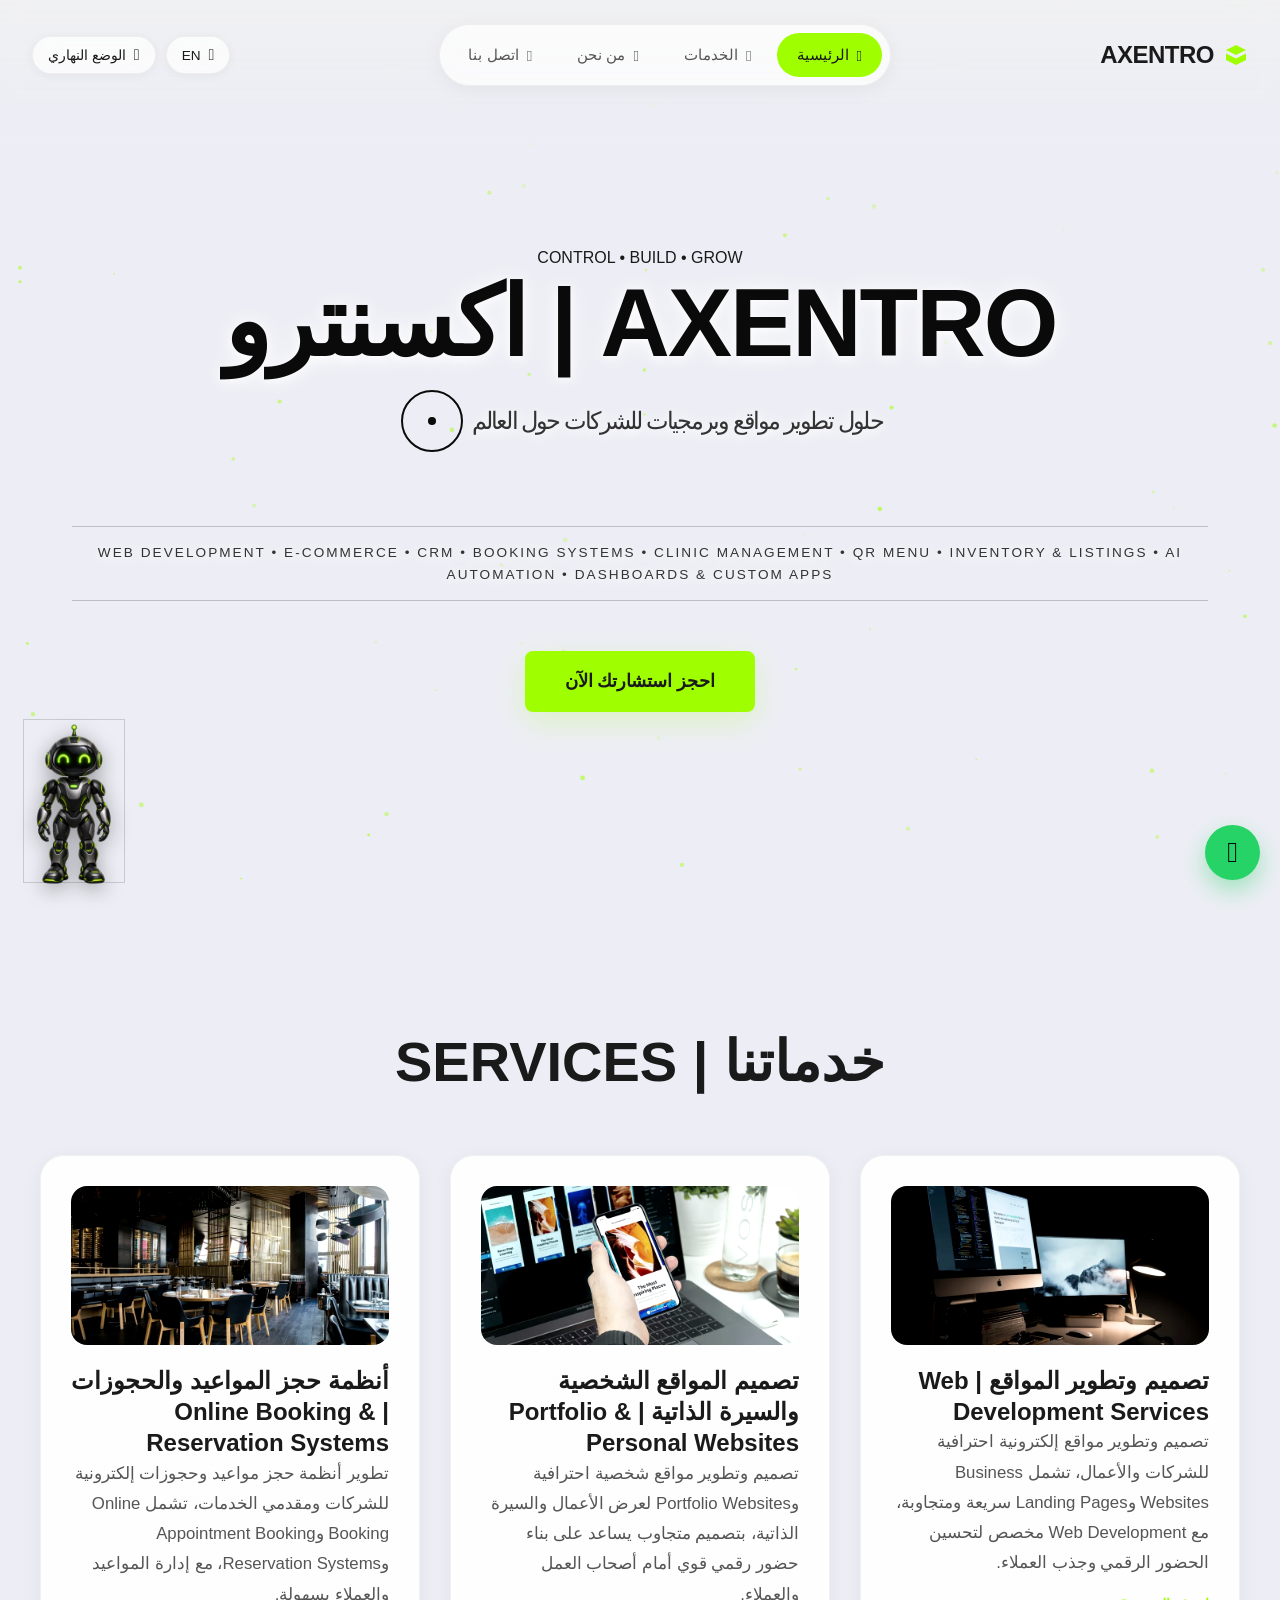
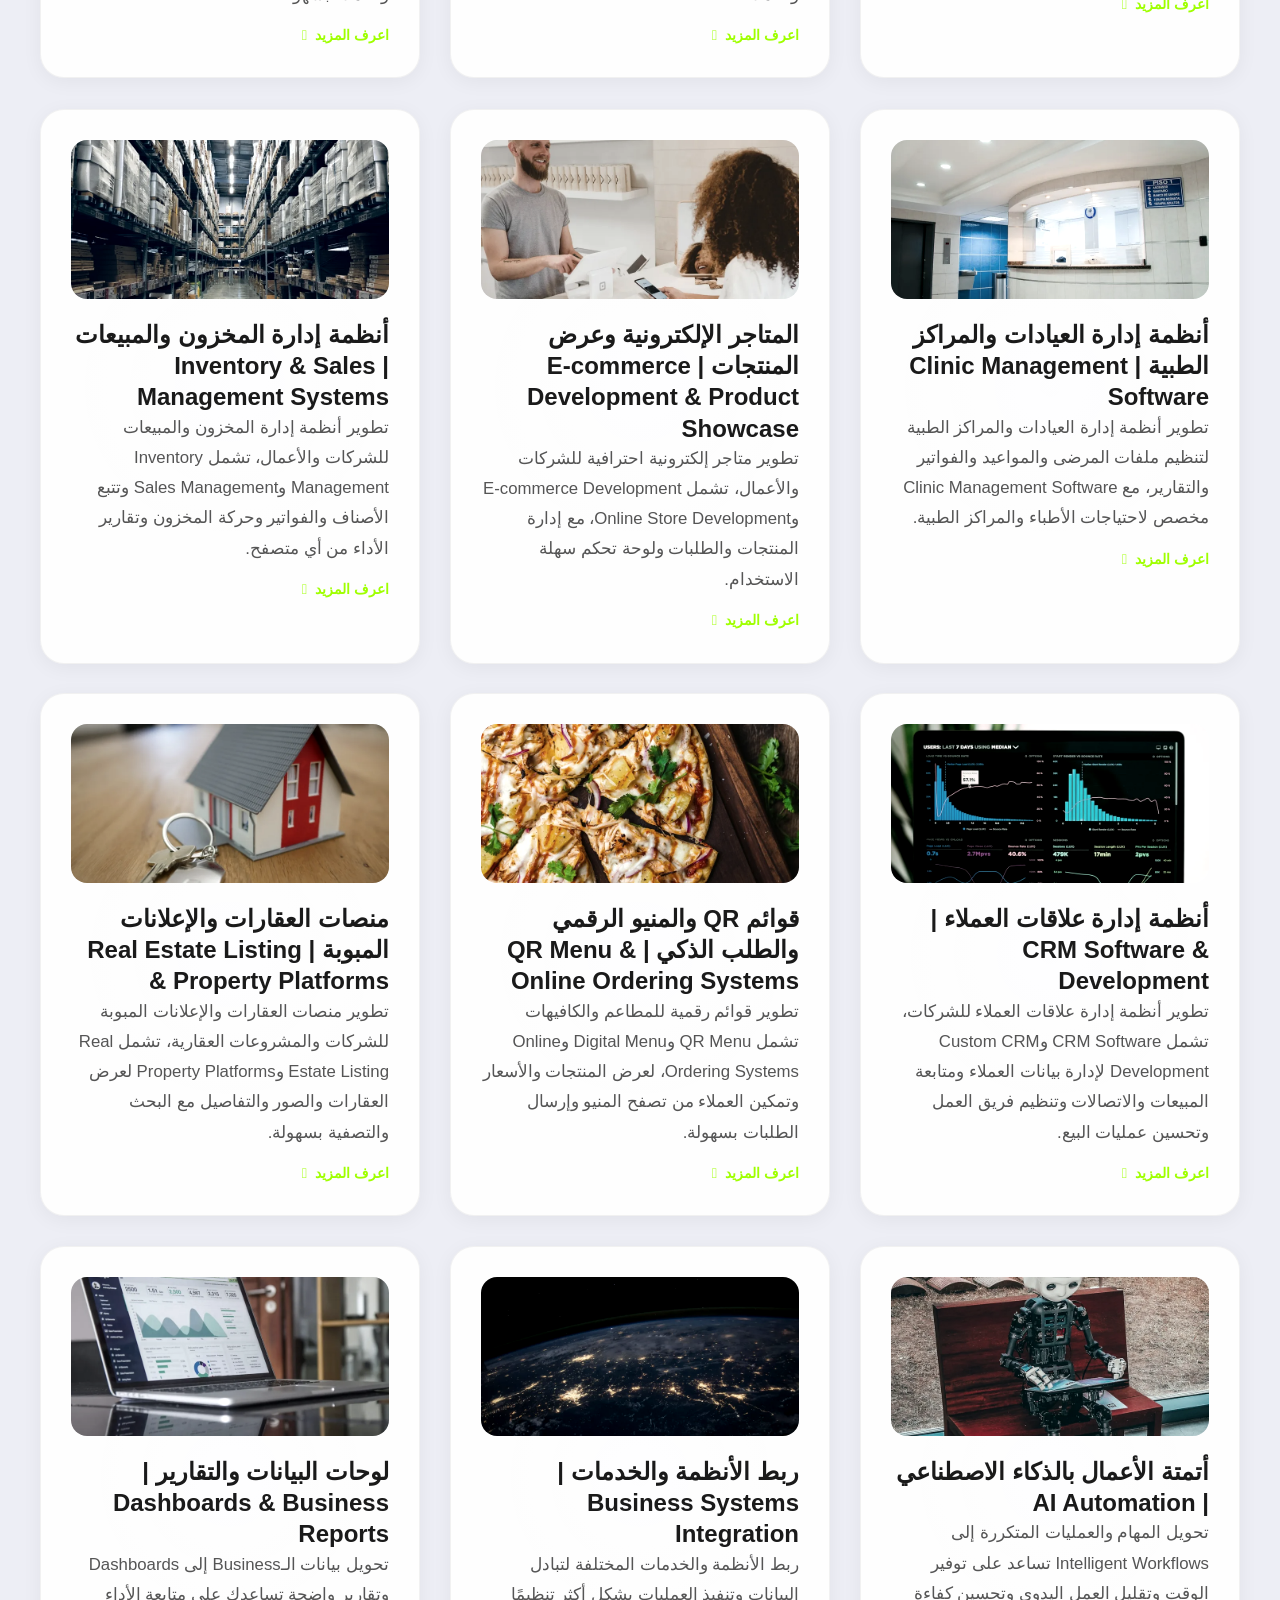
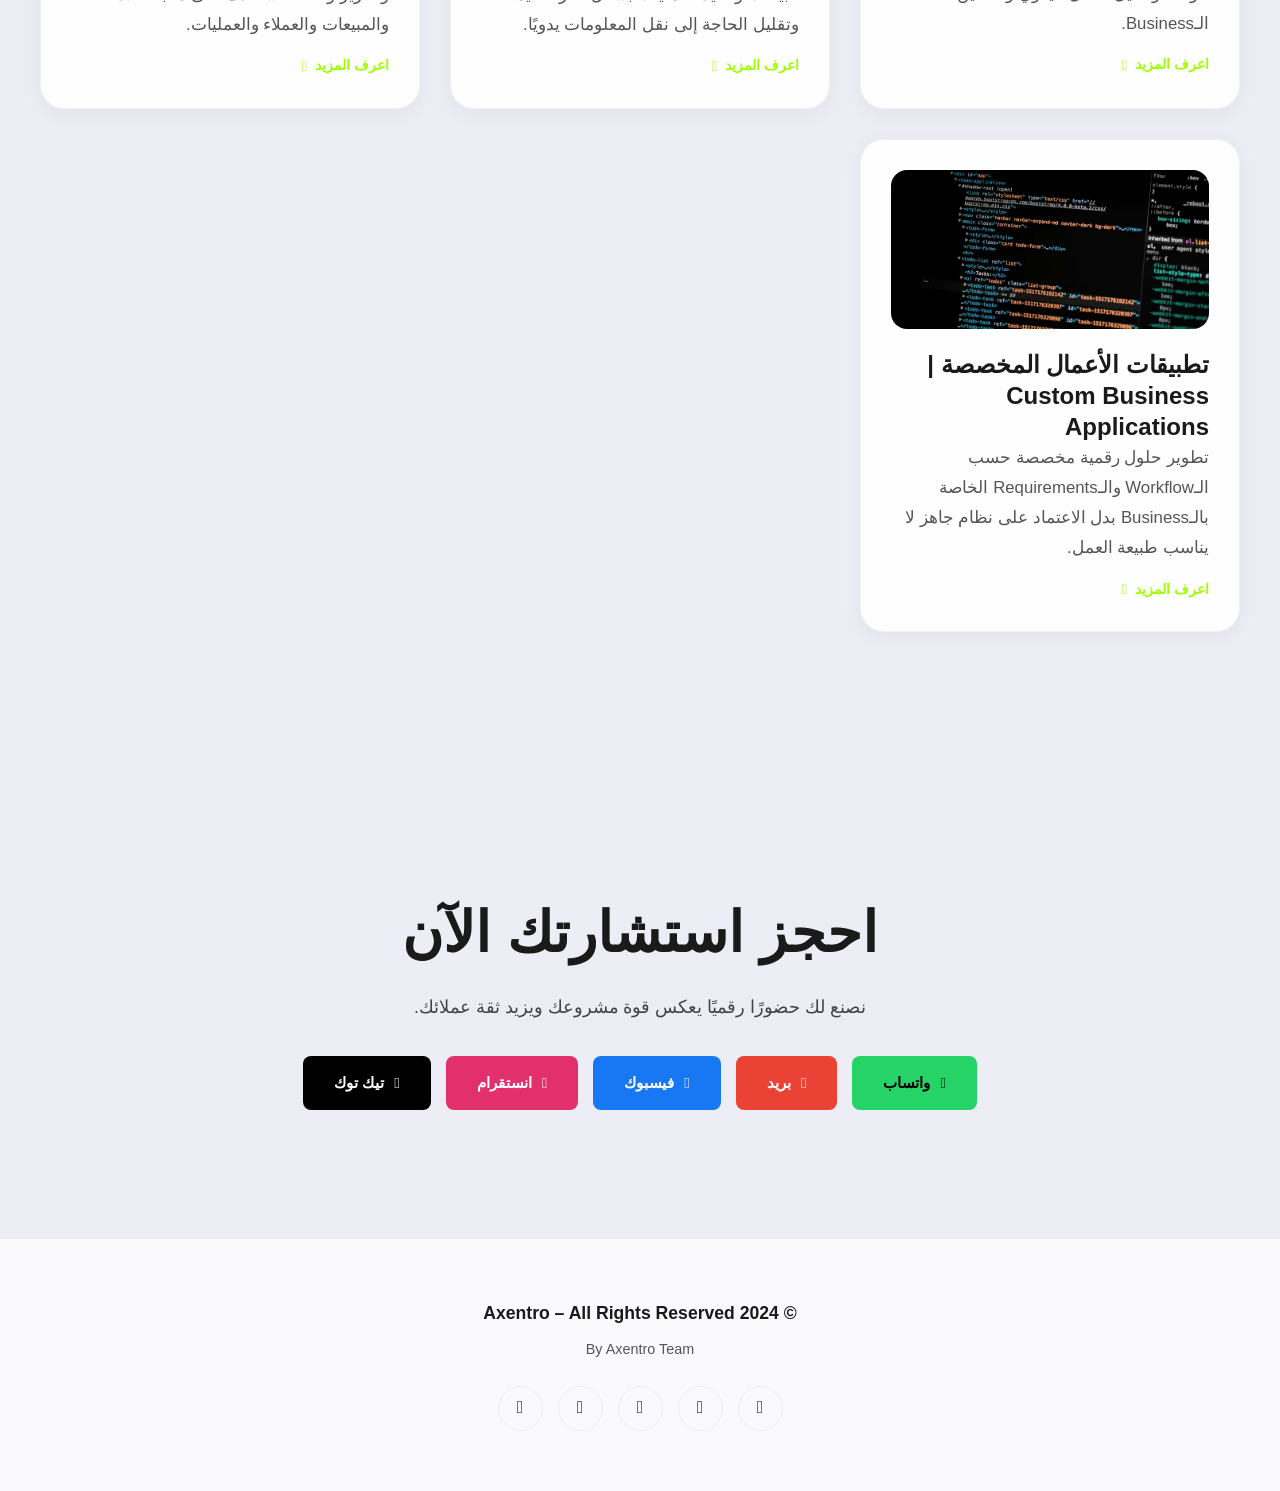
==== commit ea974a07: "Add files via upload" ====
--- a/index.html
+++ b/index.html
@@ -9,7 +9,7 @@
   <meta name="description" content="اكسنترو (Axentro) شركة تطوير مواقع وبرمجيات تخدم العملاء في مصر والخليج والعالم العربي وأوروبا وأمريكا: تصميم مواقع شركات ومتاجر إلكترونية، أنظمة حجز ومخازن وCRM، أتمتة الأعمال بالذكاء الاصطناعي، لوحات بيانات، وتطبيقات مخصصة.">
 
   <!-- Security & SEO Meta Tags (Updated CSP for AI Worker) -->
-  <meta http-equiv="Content-Security-Policy" content="default-src 'self'; script-src 'self' 'unsafe-inline' https://www.googletagmanager.com https://cdnjs.cloudflare.com https://static.cloudflareinsights.com; style-src 'self' 'unsafe-inline' https://fonts.googleapis.com https://cdnjs.cloudflare.com; img-src 'self' https://images.unsplash.com data: https://www.google.com https://www.google.com.eg https://www.googletagmanager.com; media-src 'self' https://d8j0ntlcm91z4.cloudfront.net; font-src https://fonts.gstatic.com https://cdnjs.cloudflare.com; connect-src 'self' https://www.google-analytics.com https://analytics.google.com https://region1.google-analytics.com https://www.google.com https://www.google.com.eg https://www.googletagmanager.com https://cloudflareinsights.com;">
+  <meta http-equiv="Content-Security-Policy" content="default-src 'self'; script-src 'self' 'unsafe-inline' https://www.googletagmanager.com https://static.cloudflareinsights.com; style-src 'self' 'unsafe-inline'; img-src 'self' data: https://*.google.com https://*.google.com.eg https://*.google.com.hk https://www.googletagmanager.com; media-src 'self'; font-src 'self'; connect-src 'self' https://www.google-analytics.com https://analytics.google.com https://region1.google-analytics.com https://www.google.com https://www.google.com.eg https://www.googletagmanager.com https://cloudflareinsights.com https://stats.g.doubleclick.net;">
   <meta http-equiv="Permissions-Policy" content="camera=(), microphone=(), geolocation=()">
   <meta name="referrer" content="strict-origin-when-cross-origin">
   <meta name="robots" content="index, follow">
@@ -47,18 +47,32 @@
   <link rel="manifest" href="manifest.json">
 
   <!-- Performance Optimization: Preconnect Only for Critical Early Requests -->
-  <link rel="preconnect" href="https://fonts.googleapis.com">
-  <link rel="preconnect" href="https://fonts.gstatic.com" crossorigin>
-  <link rel="preconnect" href="https://d8j0ntlcm91z4.cloudfront.net" crossorigin>
+  
+  
+  
   <link rel="preconnect" href="https://www.googletagmanager.com">
 
   <!-- Stylesheets -->
-  <link href="https://fonts.googleapis.com/css2?family=Inter:wght@300;400;500;600;700&family=Outfit:wght@400;500;600;700;800&display=swap" rel="stylesheet">
-  <link rel="stylesheet" href="https://cdnjs.cloudflare.com/ajax/libs/font-awesome/6.5.0/css/all.min.css">
-  <link rel="stylesheet" href="assets/css/style.css">
-  <link rel="stylesheet" href="assets/css/animations.css">
-  <link rel="stylesheet" href="assets/css/responsive.css">
-  <link rel="stylesheet" href="assets/css/ai-assistant.css">
+  <link rel="preload" as="image" href="/assets/video/hero-poster-v2.jpg" fetchpriority="high">
+  <style>
+@font-face{font-family:'Inter';font-style:normal;font-weight:400;font-display:swap;src:url('/assets/fonts/inter-400-latin.woff2') format('woff2');unicode-range:U+0000-00FF,U+0131,U+0152-0153,U+02BB-02BC,U+02C6,U+02DA,U+02DC,U+0304,U+0308,U+0329,U+2000-206F,U+20AC,U+2122,U+2191,U+2193,U+2212,U+2215,U+FEFF,U+FFFD}@font-face{font-family:'Inter';font-style:normal;font-weight:500;font-display:swap;src:url('/assets/fonts/inter-500-latin.woff2') format('woff2');unicode-range:U+0000-00FF,U+0131,U+0152-0153,U+02BB-02BC,U+02C6,U+02DA,U+02DC,U+0304,U+0308,U+0329,U+2000-206F,U+20AC,U+2122,U+2191,U+2193,U+2212,U+2215,U+FEFF,U+FFFD}@font-face{font-family:'Inter';font-style:normal;font-weight:600;font-display:swap;src:url('/assets/fonts/inter-600-latin.woff2') format('woff2');unicode-range:U+0000-00FF,U+0131,U+0152-0153,U+02BB-02BC,U+02C6,U+02DA,U+02DC,U+0304,U+0308,U+0329,U+2000-206F,U+20AC,U+2122,U+2191,U+2193,U+2212,U+2215,U+FEFF,U+FFFD}@font-face{font-family:'Inter';font-style:normal;font-weight:700;font-display:swap;src:url('/assets/fonts/inter-700-latin.woff2') format('woff2');unicode-range:U+0000-00FF,U+0131,U+0152-0153,U+02BB-02BC,U+02C6,U+02DA,U+02DC,U+0304,U+0308,U+0329,U+2000-206F,U+20AC,U+2122,U+2191,U+2193,U+2212,U+2215,U+FEFF,U+FFFD}@font-face{font-family:'Outfit';font-style:normal;font-weight:400;font-display:swap;src:url('/assets/fonts/outfit-400-latin.woff2') format('woff2');unicode-range:U+0000-00FF,U+0131,U+0152-0153,U+02BB-02BC,U+02C6,U+02DA,U+02DC,U+0304,U+0308,U+0329,U+2000-206F,U+20AC,U+2122,U+2191,U+2193,U+2212,U+2215,U+FEFF,U+FFFD}@font-face{font-family:'Outfit';font-style:normal;font-weight:500;font-display:swap;src:url('/assets/fonts/outfit-500-latin.woff2') format('woff2');unicode-range:U+0000-00FF,U+0131,U+0152-0153,U+02BB-02BC,U+02C6,U+02DA,U+02DC,U+0304,U+0308,U+0329,U+2000-206F,U+20AC,U+2122,U+2191,U+2193,U+2212,U+2215,U+FEFF,U+FFFD}@font-face{font-family:'Outfit';font-style:normal;font-weight:600;font-display:swap;src:url('/assets/fonts/outfit-600-latin.woff2') format('woff2');unicode-range:U+0000-00FF,U+0131,U+0152-0153,U+02BB-02BC,U+02C6,U+02DA,U+02DC,U+0304,U+0308,U+0329,U+2000-206F,U+20AC,U+2122,U+2191,U+2193,U+2212,U+2215,U+FEFF,U+FFFD}@font-face{font-family:'Outfit';font-style:normal;font-weight:700;font-display:swap;src:url('/assets/fonts/outfit-700-latin.woff2') format('woff2');unicode-range:U+0000-00FF,U+0131,U+0152-0153,U+02BB-02BC,U+02C6,U+02DA,U+02DC,U+0304,U+0308,U+0329,U+2000-206F,U+20AC,U+2122,U+2191,U+2193,U+2212,U+2215,U+FEFF,U+FFFD}@font-face{font-family:'Outfit';font-style:normal;font-weight:800;font-display:swap;src:url('/assets/fonts/outfit-800-latin.woff2') format('woff2');unicode-range:U+0000-00FF,U+0131,U+0152-0153,U+02BB-02BC,U+02C6,U+02DA,U+02DC,U+0304,U+0308,U+0329,U+2000-206F,U+20AC,U+2122,U+2191,U+2193,U+2212,U+2215,U+FEFF,U+FFFD}
+
+.fa{font-family:var(--fa-style-family,"Font Awesome 6 Free");font-weight:var(--fa-style,900)}.fa,.fa-brands,.fa-classic,.fa-regular,.fa-sharp,.fa-solid,.fab,.far,.fas{-moz-osx-font-smoothing:grayscale;-webkit-font-smoothing:antialiased;display:var(--fa-display,inline-block);font-style:normal;font-variant:normal;line-height:1;text-rendering:auto}.fa-classic,.fa-regular,.fa-solid,.far,.fas{font-family:"Font Awesome 6 Free"}.fa-brands,.fab{font-family:"Font Awesome 6 Brands"}.fa-1x{font-size:1em}.fa-2x{font-size:2em}.fa-3x{font-size:3em}.fa-4x{font-size:4em}.fa-5x{font-size:5em}.fa-6x{font-size:6em}.fa-7x{font-size:7em}.fa-8x{font-size:8em}.fa-9x{font-size:9em}.fa-10x{font-size:10em}.fa-2xs{font-size:.625em;line-height:.1em;vertical-align:.225em}.fa-xs{font-size:.75em;line-height:.08333em;vertical-align:.125em}.fa-sm{font-size:.875em;line-height:.07143em;vertical-align:.05357em}.fa-lg{font-size:1.25em;line-height:.05em;vertical-align:-.075em}.fa-xl{font-size:1.5em;line-height:.04167em;vertical-align:-.125em}.fa-2xl{font-size:2em;line-height:.03125em;vertical-align:-.1875em}.fa-fw{text-align:center;width:1.25em}.fa-ul{list-style-type:none;margin-left:var(--fa-li-margin,2.5em);padding-left:0}.fa-ul>li{position:relative}.fa-li{left:calc(var(--fa-li-width, 2em)*-1);position:absolute;text-align:center;width:var(--fa-li-width,2em);line-height:inherit}.fa-border{border-radius:var(--fa-border-radius,.1em);border:var(--fa-border-width,.08em) var(--fa-border-style,solid) var(--fa-border-color,#eee);padding:var(--fa-border-padding,.2em .25em .15em)}.fa-pull-left{float:left;margin-right:var(--fa-pull-margin,.3em)}.fa-pull-right{float:right;margin-left:var(--fa-pull-margin,.3em)}.fa-beat{-webkit-animation-name:fa-beat;animation-name:fa-beat;-webkit-animation-delay:var(--fa-animation-delay,0s);animation-delay:var(--fa-animation-delay,0s);-webkit-animation-direction:var(--fa-animation-direction,normal);animation-direction:var(--fa-animation-direction,normal);-webkit-animation-duration:var(--fa-animation-duration,1s);animation-duration:var(--fa-animation-duration,1s);-webkit-animation-iteration-count:var(--fa-animation-iteration-count,infinite);animation-iteration-count:var(--fa-animation-iteration-count,infinite);-webkit-animation-timing-function:var(--fa-animation-timing,ease-in-out);animation-timing-function:var(--fa-animation-timing,ease-in-out)}.fa-bounce{-webkit-animation-name:fa-bounce;animation-name:fa-bounce;-webkit-animation-delay:var(--fa-animation-delay,0s);animation-delay:var(--fa-animation-delay,0s);-webkit-animation-direction:var(--fa-animation-direction,normal);animation-direction:var(--fa-animation-direction,normal);-webkit-animation-duration:var(--fa-animation-duration,1s);animation-duration:var(--fa-animation-duration,1s);-webkit-animation-iteration-count:var(--fa-animation-iteration-count,infinite);animation-iteration-count:var(--fa-animation-iteration-count,infinite);-webkit-animation-timing-function:var(--fa-animation-timing,cubic-bezier(.28,.84,.42,1));animation-timing-function:var(--fa-animation-timing,cubic-bezier(.28,.84,.42,1))}.fa-fade{-webkit-animation-name:fa-fade;animation-name:fa-fade;-webkit-animation-iteration-count:var(--fa-animation-iteration-count,infinite);animation-iteration-count:var(--fa-animation-iteration-count,infinite);-webkit-animation-timing-function:var(--fa-animation-timing,cubic-bezier(.4,0,.6,1));animation-timing-function:var(--fa-animation-timing,cubic-bezier(.4,0,.6,1))}.fa-beat-fade,.fa-fade{-webkit-animation-delay:var(--fa-animation-delay,0s);animation-delay:var(--fa-animation-delay,0s);-webkit-animation-direction:var(--fa-animation-direction,normal);animation-direction:var(--fa-animation-direction,normal);-webkit-animation-duration:var(--fa-animation-duration,1s);animation-duration:var(--fa-animation-duration,1s)}.fa-beat-fade{-webkit-animation-name:fa-beat-fade;animation-name:fa-beat-fade;-webkit-animation-iteration-count:var(--fa-animation-iteration-count,infinite);animation-iteration-count:var(--fa-animation-iteration-count,infinite);-webkit-animation-timing-function:var(--fa-animation-timing,cubic-bezier(.4,0,.6,1));animation-timing-function:var(--fa-animation-timing,cubic-bezier(.4,0,.6,1))}.fa-flip{-webkit-animation-name:fa-flip;animation-name:fa-flip;-webkit-animation-delay:var(--fa-animation-delay,0s);animation-delay:var(--fa-animation-delay,0s);-webkit-animation-direction:var(--fa-animation-direction,normal);animation-direction:var(--fa-animation-direction,normal);-webkit-animation-duration:var(--fa-animation-duration,1s);animation-duration:var(--fa-animation-duration,1s);-webkit-animation-iteration-count:var(--fa-animation-iteration-count,infinite);animation-iteration-count:var(--fa-animation-iteration-count,infinite);-webkit-animation-timing-function:var(--fa-animation-timing,ease-in-out);animation-timing-function:var(--fa-animation-timing,ease-in-out)}.fa-shake{-webkit-animation-name:fa-shake;animation-name:fa-shake;-webkit-animation-duration:var(--fa-animation-duration,1s);animation-duration:var(--fa-animation-duration,1s);-webkit-animation-iteration-count:var(--fa-animation-iteration-count,infinite);animation-iteration-count:var(--fa-animation-iteration-count,infinite);-webkit-animation-timing-function:var(--fa-animation-timing,linear);animation-timing-function:var(--fa-animation-timing,linear)}.fa-shake,.fa-spin{-webkit-animation-delay:var(--fa-animation-delay,0s);animation-delay:var(--fa-animation-delay,0s);-webkit-animation-direction:var(--fa-animation-direction,normal);animation-direction:var(--fa-animation-direction,normal)}.fa-spin{-webkit-animation-name:fa-spin;animation-name:fa-spin;-webkit-animation-duration:var(--fa-animation-duration,2s);animation-duration:var(--fa-animation-duration,2s);-webkit-animation-iteration-count:var(--fa-animation-iteration-count,infinite);animation-iteration-count:var(--fa-animation-iteration-count,infinite);-webkit-animation-timing-function:var(--fa-animation-timing,linear);animation-timing-function:var(--fa-animation-timing,linear)}.fa-spin-reverse{--fa-animation-direction:reverse}.fa-pulse,.fa-spin-pulse{-webkit-animation-name:fa-spin;animation-name:fa-spin;-webkit-animation-direction:var(--fa-animation-direction,normal);animation-direction:var(--fa-animation-direction,normal);-webkit-animation-duration:var(--fa-animation-duration,1s);animation-duration:var(--fa-animation-duration,1s);-webkit-animation-iteration-count:var(--fa-animation-iteration-count,infinite);animation-iteration-count:var(--fa-animation-iteration-count,infinite);-webkit-animation-timing-function:var(--fa-animation-timing,steps(8));animation-timing-function:var(--fa-animation-timing,steps(8))}@media (prefers-reduced-motion:reduce){.fa-beat,.fa-beat-fade,.fa-bounce,.fa-fade,.fa-flip,.fa-pulse,.fa-shake,.fa-spin,.fa-spin-pulse{-webkit-animation-delay:-1ms;animation-delay:-1ms;-webkit-animation-duration:1ms;animation-duration:1ms;-webkit-animation-iteration-count:1;animation-iteration-count:1;-webkit-transition-delay:0s;transition-delay:0s;-webkit-transition-duration:0s;transition-duration:0s}}@-webkit-keyframes fa-beat{0%,90%{-webkit-transform:scale(1);transform:scale(1)}45%{-webkit-transform:scale(var(--fa-beat-scale,1.25));transform:scale(var(--fa-beat-scale,1.25))}}@keyframes fa-beat{0%,90%{-webkit-transform:scale(1);transform:scale(1)}45%{-webkit-transform:scale(var(--fa-beat-scale,1.25));transform:scale(var(--fa-beat-scale,1.25))}}@-webkit-keyframes fa-bounce{0%{-webkit-transform:scale(1) translateY(0);transform:scale(1) translateY(0)}10%{-webkit-transform:scale(var(--fa-bounce-start-scale-x,1.1),var(--fa-bounce-start-scale-y,.9)) translateY(0);transform:scale(var(--fa-bounce-start-scale-x,1.1),var(--fa-bounce-start-scale-y,.9)) translateY(0)}30%{-webkit-transform:scale(var(--fa-bounce-jump-scale-x,.9),var(--fa-bounce-jump-scale-y,1.1)) translateY(var(--fa-bounce-height,-.5em));transform:scale(var(--fa-bounce-jump-scale-x,.9),var(--fa-bounce-jump-scale-y,1.1)) translateY(var(--fa-bounce-height,-.5em))}50%{-webkit-transform:scale(var(--fa-bounce-land-scale-x,1.05),var(--fa-bounce-land-scale-y,.95)) translateY(0);transform:scale(var(--fa-bounce-land-scale-x,1.05),var(--fa-bounce-land-scale-y,.95)) translateY(0)}57%{-webkit-transform:scale(1) translateY(var(--fa-bounce-rebound,-.125em));transform:scale(1) translateY(var(--fa-bounce-rebound,-.125em))}64%{-webkit-transform:scale(1) translateY(0);transform:scale(1) translateY(0)}to{-webkit-transform:scale(1) translateY(0);transform:scale(1) translateY(0)}}@keyframes fa-bounce{0%{-webkit-transform:scale(1) translateY(0);transform:scale(1) translateY(0)}10%{-webkit-transform:scale(var(--fa-bounce-start-scale-x,1.1),var(--fa-bounce-start-scale-y,.9)) translateY(0);transform:scale(var(--fa-bounce-start-scale-x,1.1),var(--fa-bounce-start-scale-y,.9)) translateY(0)}30%{-webkit-transform:scale(var(--fa-bounce-jump-scale-x,.9),var(--fa-bounce-jump-scale-y,1.1)) translateY(var(--fa-bounce-height,-.5em));transform:scale(var(--fa-bounce-jump-scale-x,.9),var(--fa-bounce-jump-scale-y,1.1)) translateY(var(--fa-bounce-height,-.5em))}50%{-webkit-transform:scale(var(--fa-bounce-land-scale-x,1.05),var(--fa-bounce-land-scale-y,.95)) translateY(0);transform:scale(var(--fa-bounce-land-scale-x,1.05),var(--fa-bounce-land-scale-y,.95)) translateY(0)}57%{-webkit-transform:scale(1) translateY(var(--fa-bounce-rebound,-.125em));transform:scale(1) translateY(var(--fa-bounce-rebound,-.125em))}64%{-webkit-transform:scale(1) translateY(0);transform:scale(1) translateY(0)}to{-webkit-transform:scale(1) translateY(0);transform:scale(1) translateY(0)}}@-webkit-keyframes fa-fade{50%{opacity:var(--fa-fade-opacity,.4)}}@keyframes fa-fade{50%{opacity:var(--fa-fade-opacity,.4)}}@-webkit-keyframes fa-beat-fade{0%,to{opacity:var(--fa-beat-fade-opacity,.4);-webkit-transform:scale(1);transform:scale(1)}50%{opacity:1;-webkit-transform:scale(var(--fa-beat-fade-scale,1.125));transform:scale(var(--fa-beat-fade-scale,1.125))}}@keyframes fa-beat-fade{0%,to{opacity:var(--fa-beat-fade-opacity,.4);-webkit-transform:scale(1);transform:scale(1)}50%{opacity:1;-webkit-transform:scale(var(--fa-beat-fade-scale,1.125));transform:scale(var(--fa-beat-fade-scale,1.125))}}@-webkit-keyframes fa-flip{50%{-webkit-transform:rotate3d(var(--fa-flip-x,0),var(--fa-flip-y,1),var(--fa-flip-z,0),var(--fa-flip-angle,-180deg));transform:rotate3d(var(--fa-flip-x,0),var(--fa-flip-y,1),var(--fa-flip-z,0),var(--fa-flip-angle,-180deg))}}@keyframes fa-flip{50%{-webkit-transform:rotate3d(var(--fa-flip-x,0),var(--fa-flip-y,1),var(--fa-flip-z,0),var(--fa-flip-angle,-180deg));transform:rotate3d(var(--fa-flip-x,0),var(--fa-flip-y,1),var(--fa-flip-z,0),var(--fa-flip-angle,-180deg))}}@-webkit-keyframes fa-shake{0%{-webkit-transform:rotate(-15deg);transform:rotate(-15deg)}4%{-webkit-transform:rotate(15deg);transform:rotate(15deg)}8%,24%{-webkit-transform:rotate(-18deg);transform:rotate(-18deg)}12%,28%{-webkit-transform:rotate(18deg);transform:rotate(18deg)}16%{-webkit-transform:rotate(-22deg);transform:rotate(-22deg)}20%{-webkit-transform:rotate(22deg);transform:rotate(22deg)}32%{-webkit-transform:rotate(-12deg);transform:rotate(-12deg)}36%{-webkit-transform:rotate(12deg);transform:rotate(12deg)}40%,to{-webkit-transform:rotate(0deg);transform:rotate(0deg)}}@keyframes fa-shake{0%{-webkit-transform:rotate(-15deg);transform:rotate(-15deg)}4%{-webkit-transform:rotate(15deg);transform:rotate(15deg)}8%,24%{-webkit-transform:rotate(-18deg);transform:rotate(-18deg)}12%,28%{-webkit-transform:rotate(18deg);transform:rotate(18deg)}16%{-webkit-transform:rotate(-22deg);transform:rotate(-22deg)}20%{-webkit-transform:rotate(22deg);transform:rotate(22deg)}32%{-webkit-transform:rotate(-12deg);transform:rotate(-12deg)}36%{-webkit-transform:rotate(12deg);transform:rotate(12deg)}40%,to{-webkit-transform:rotate(0deg);transform:rotate(0deg)}}@-webkit-keyframes fa-spin{0%{-webkit-transform:rotate(0deg);transform:rotate(0deg)}to{-webkit-transform:rotate(1turn);transform:rotate(1turn)}}@keyframes fa-spin{0%{-webkit-transform:rotate(0deg);transform:rotate(0deg)}to{-webkit-transform:rotate(1turn);transform:rotate(1turn)}}.fa-rotate-90{-webkit-transform:rotate(90deg);transform:rotate(90deg)}.fa-rotate-180{-webkit-transform:rotate(180deg);transform:rotate(180deg)}.fa-rotate-270{-webkit-transform:rotate(270deg);transform:rotate(270deg)}.fa-flip-horizontal{-webkit-transform:scaleX(-1);transform:scaleX(-1)}.fa-flip-vertical{-webkit-transform:scaleY(-1);transform:scaleY(-1)}.fa-flip-both,.fa-flip-horizontal.fa-flip-vertical{-webkit-transform:scale(-1);transform:scale(-1)}.fa-rotate-by{-webkit-transform:rotate(var(--fa-rotate-angle,none));transform:rotate(var(--fa-rotate-angle,none))}.fa-stack{display:inline-block;height:2em;line-height:2em;position:relative;vertical-align:middle;width:2.5em}.fa-stack-1x,.fa-stack-2x{left:0;position:absolute;text-align:center;width:100%;z-index:var(--fa-stack-z-index,auto)}.fa-stack-1x{line-height:inherit}.fa-stack-2x{font-size:2em}.fa-inverse{color:var(--fa-inverse,#fff)}
+
+.fa-chevron-circle-right:before,.fa-trash-alt:before,.fa-user-times:before,.fa-comment-alt:before,.fa-compress-alt:before,.fa-file-alt:before,.fa-file-lines:before,.fa-calendar-alt:before,.fa-volleyball-ball:before,.fa-sort-desc:before,.fa-circle-minus:before,.fa-right-from-bracket:before,.fa-heart-music-camera-bolt:before,.fa-microphone-alt-slash:before,.fa-magnifying-glass-location:before,.fa-forward-step:before,.fa-face-smile-beam:before,.fa-football-ball:before,.fa-angle-double-down:before,.fa-beer-mug-empty:before,.fa-arrow-up-long:before,.fa-burn:before,.fa-male:before,.fa-face-grin-stars:before,.fa-pastafarianism:before,.fa-spoon:before,.fa-envelopes-bulk:before,.fa-circle-h:before,.fa-address-book:before,.fa-pencil-alt:before,.fa-comments:before{content:"\f086"}.fa-file-clipboard:before,.fa-truck-loading:before,.fa-scroll-torah:before,.fa-broom-ball:before,.fa-quidditch-broom-ball:before,.fa-archive:before,.fa-arrow-down-9-1:before,.fa-sort-numeric-desc:before,.fa-face-grin-tongue-squint:before,.fa-earth-africa:before,.fa-tablet-alt:before,.fa-face-flushed:before,.fa-gavel:before,.fa-bell-concierge:before,.fa-pen-ruler:before,.fa-people-arrows-left-right:before,.fa-caret-square-right:before,.fa-cut:before,.fa-digital-tachograph:before,.fa-mail-reply:before,.fa-minus-square:before,.fa-caret-square-down:before,.fa-bars:before,.fa-hourglass-3:before,.fa-heart-broken:before,.fa-external-link-square-alt:before,.fa-face-kiss-beam:before,.fa-circle-exclamation:before,.fa-arrow-right-from-bracket:before,.fa-chevron-circle-down:before,.fa-unlock-alt:before,.fa-headphones-alt:before,.fa-circle-dollar-to-slot:before,.fa-volume-down:before,.fa-wheat-alt:before,.fa-check-square:before,.fa-header:before,.fa-list-squares:before,.fa-phone-square-alt:before,.fa-circle-dot:before,.fa-dizzy:before,.fa-futbol-ball:before,.fa-futbol:before,.fa-paint-brush:before,.fa-hot-tub-person:before,.fa-map-location:before,.fa-edit:before,.fa-share-alt:before,.fa-hourglass-2:before,.fa-bag-shopping:before,.fa-arrow-down-z-a:before,.fa-sort-alpha-desc:before,.fa-hand-paper:before,.fa-face-kiss:before,.fa-face-grin-tongue:before,.fa-face-grin-wink:before,.fa-deaf:before,.fa-deafness:before,.fa-ear-deaf:before,.fa-rss-square:before,.fa-hryvnia-sign:before,.fa-face-grin-wide:before,.fa-rod-asclepius:before,.fa-rod-snake:before,.fa-staff-aesculapius:before,.fa-ambulance:before,.fa-temperature-2:before,.fa-temperature-half:before,.fa-thermometer-2:before,.fa-poo-bolt:before,.fa-face-frown-open:before,.fa-folder-blank:before,.fa-file-medical-alt:before,.fa-dashboard:before,.fa-gauge-med:before,.fa-gauge:before,.fa-magic-wand-sparkles:before,.fa-pen-alt:before,.fa-shuttle-van:before,.fa-caret-square-left:before,.fa-globe:before{content:"\f0ac"}.fa-area-chart:before,.fa-ban:before,.fa-air-freshener:before,.fa-arrow-pointer:before,.fa-expand-arrows-alt:before,.fa-shapes:before,.fa-random:before,.fa-person-running:before,.fa-computer-mouse:before,.fa-arrow-right-to-bracket:before,.fa-shop-slash:before,.fa-hourglass-1:before,.fa-right-to-bracket:before,.fa-heart-pulse:before,.fa-people-carry-box:before,.fa-weight-scale:before,.fa-user-friends:before,.fa-arrow-up-a-z:before,.fa-face-laugh-squint:before,.fa-arrow-circle-up:before,.fa-person-walking:before,.fa-bed-pulse:before,.fa-shuttle-space:before,.fa-face-laugh:before,.fa-microphone-alt:before,.fa-headset:before{content:"\f590"}.fa-mars-stroke-up:before,.fa-champagne-glasses:before,.fa-file-arrow-up:before,.fa-wifi-3:before,.fa-wifi-strong:before,.fa-bath:before,.fa-user-edit:before,.fa-border-style:before,.fa-map-location-dot:before,.fa-poll:before,.fa-battery-car:before,.fa-mars-stroke-h:before,.fa-hand-back-fist:before,.fa-caret-square-up:before,.fa-bar-chart:before,.fa-hands-bubbles:before,.fa-eye-low-vision:before,.fa-plus-square:before,.fa-glass-martini-alt:before,.fa-rotate-back:before,.fa-rotate-backward:before,.fa-rotate-left:before,.fa-columns:before,.fa-dolly-box:before,.fa-compress-arrows-alt:before,.fa-angle-double-right:before,.fa-circle-play:before,.fa-eur:before,.fa-euro-sign:before,.fa-check-circle:before,.fa-circle-stop:before,.fa-compass-drafting:before,.fa-id-badge:before{content:"\f2c1"}.fa-face-laugh-beam:before,.fa-chevron-circle-up:before,.fa-gbp:before,.fa-pound-sign:before,.fa-arrow-down-long:before,.fa-mail-reply-all:before,.fa-person-skating:before,.fa-filter-circle-dollar:before,.fa-arrow-circle-down:before,.fa-arrow-right-to-file:before,.fa-external-link-square:before,.fa-temperature-0:before,.fa-temperature-empty:before,.fa-thermometer-0:before,.fa-address-card:before,.fa-contact-card:before,.fa-balance-scale-right:before,.fa-diamond-turn-right:before,.fa-house-laptop:before,.fa-face-tired:before,.fa-cloud-arrow-up:before,.fa-cloud-upload-alt:before,.fa-seedling:before,.fa-arrows-alt-h:before,.fa-arrow-circle-left:before,.fa-arrow-down-wide-short:before,.fa-sort-amount-asc:before,.fa-cloud-bolt:before,.fa-remove-format:before,.fa-face-smile-wink:before,.fa-arrows-h:before,.fa-cloud-arrow-down:before,.fa-cloud-download-alt:before,.fa-blackboard:before,.fa-user-alt-slash:before,.fa-handshake-alt-slash:before,.fa-arrows-rotate:before,.fa-refresh:before,.fa-shield-alt:before,.fa-atlas:before,.fa-house-chimney-crack:before,.fa-file-archive:before,.fa-glass-martini:before,.fa-person-skiing:before,.fa-temperature-arrow-down:before,.fa-feather-alt:before,.fa-ad:before,.fa-arrow-circle-right:before,.fa-sort:before,.fa-list-1-2:before,.fa-list-numeric:before,.fa-money-check-alt:before,.fa-face-kiss-wink-heart:before,.fa-arrows-alt:before,.fa-star-half-alt:before,.fa-code:before{content:"\f121"}.fa-glass-whiskey:before,.fa-arrow-up-right-from-square:before,.fa-krw:before,.fa-won-sign:before,.fa-cab:before,.fa-chart-pie:before,.fa-face-grin-beam:before,.fa-location-pin:before,.fa-hard-hat:before,.fa-hat-hard:before,.fa-arrow-alt-circle-right:before,.fa-face-rolling-eyes:before,.fa-chart-line:before,.fa-arrow-right:before{content:"\f061"}.fa-map-signs:before,.fa-screwdriver-wrench:before,.fa-home-user:before,.fa-cocktail:before,.fa-face-surprise:before,.fa-circle-pause:before,.fa-apple-alt:before,.fa-temperature-1:before,.fa-temperature-quarter:before,.fa-thermometer-1:before,.fa-poll-h:before,.fa-backward-fast:before,.fa-basketball-ball:before,.fa-arrow-alt-circle-up:before,.fa-mobile-alt:before,.fa-volume-high:before,.fa-burger:before,.fa-rupee-sign:before,.fa-circle-question:before,.fa-phone-alt:before,.fa-fast-forward:before,.fa-face-meh-blank:before,.fa-parking:before,.fa-bars-progress:before,.fa-cart-flatbed:before,.fa-ban-smoking:before,.fa-basket-shopping:before,.fa-bus-alt:before,.fa-eye:before{content:"\f06e"}.fa-face-sad-cry:before,.fa-signal-5:before,.fa-signal-perfect:before,.fa-home-lg:before,.fa-window-maximize:before{content:"\f2d0"}.fa-face-frown:before,.fa-shop:before,.fa-floppy-disk:before,.fa-balance-scale-left:before,.fa-sort-asc:before,.fa-comment-dots:before,.fa-face-grin-squint:before,.fa-hand-holding-dollar:before,.fa-hands-praying:before,.fa-arrow-right-rotate:before,.fa-arrow-rotate-forward:before,.fa-arrow-rotate-right:before,.fa-location-crosshairs:before,.fa-face-grin-tears:before,.fa-phone:before{content:"\f095"}.fa-calendar-times:before,.fa-user-cog:before,.fa-arrow-up-1-9:before,.fa-digging:before,.fa-gauge-simple-med:before,.fa-gauge-simple:before,.fa-quote-right-alt:before,.fa-shirt:before,.fa-t-shirt:before,.fa-tenge-sign:before,.fa-arrow-left:before{content:"\f060"}.fa-external-link-alt:before,.fa-table-cells:before,.fa-bible:before,.fa-medkit:before,.fa-female:before,.fa-briefcase-clock:before,.fa-table-cells-large:before,.fa-book-tanakh:before,.fa-phone-volume:before,.fa-birthday-cake:before,.fa-cake-candles:before,.fa-envelope:before{content:"\f0e0"}.fa-angle-double-up:before,.fa-arrow-up-9-1:before,.fa-hourglass-empty:before,.fa-user-doctor:before,.fa-user-md:before{content:"\f0f0"}.fa-circle-info:before,.fa-camera-alt:before,.fa-arrow-down-1-9:before,.fa-sort-numeric-asc:before,.fa-hand-holding-droplet:before,.fa-calendar-check:before{content:"\f274"}.fa-prescription-bottle-alt:before,.fa-arrow-down-a-z:before,.fa-sort-alpha-asc:before,.fa-arrow-left-rotate:before,.fa-arrow-rotate-back:before,.fa-arrow-rotate-backward:before,.fa-arrow-rotate-left:before,.fa-hard-drive:before,.fa-face-grin-squint-tears:before,.fa-list-alt:before,.fa-person-skiing-nordic:before,.fa-arrow-alt-circle-left:before,.fa-subway:before,.fa-indian-rupee-sign:before,.fa-indian-rupee:before,.fa-crop-alt:before,.fa-money-bill-1:before,.fa-left-long:before,.fa-minus:before,.fa-arrow-left-long:before,.fa-american-sign-language-interpreting:before,.fa-asl-interpreting:before,.fa-hands-american-sign-language-interpreting:before,.fa-cog:before,.fa-droplet-slash:before,.fa-cart-shopping:before,.fa-shopping-cart:before{content:"\f07a"}.fa-arrow-turn-up:before,.fa-square-root-alt:before,.fa-clock-four:before,.fa-backward-step:before,.fa-clinic-medical:before,.fa-temperature-3:before,.fa-temperature-three-quarters:before,.fa-thermometer-3:before,.fa-mobile-android-alt:before,.fa-battery-3:before,.fa-sliders-h:before,.fa-ellipsis-v:before,.fa-long-arrow-alt-right:before,.fa-teletype:before,.fa-hiking:before,.fa-cable-car:before,.fa-face-grin:before,.fa-backspace:before,.fa-eye-dropper-empty:before,.fa-eye-dropper:before,.fa-mobile-android:before,.fa-mobile-phone:before,.fa-face-meh:before,.fa-book-dead:before,.fa-drivers-license:before,.fa-dedent:before,.fa-home-alt:before,.fa-home-lg-alt:before,.fa-home:before,.fa-arrow-right-arrow-left:before,.fa-redo-alt:before,.fa-rotate-forward:before,.fa-cutlery:before,.fa-arrow-up-wide-short:before,.fa-broadcast-tower:before,.fa-long-arrow-alt-up:before,.fa-file-arrow-down:before,.fa-bolt:before,.fa-cny:before,.fa-jpy:before,.fa-rmb:before,.fa-yen-sign:before,.fa-rouble:before,.fa-rub:before,.fa-ruble-sign:before,.fa-sun:before{content:"\f185"}.fa-face-laugh-wink:before,.fa-arrow-alt-circle-down:before,.fa-arrow-down-short-wide:before,.fa-sort-amount-desc:before,.fa-arrow-right-long:before,.fa-ellipsis-h:before,.fa-first-aid:before,.fa-credit-card-alt:before,.fa-automobile:before,.fa-book-open-reader:before,.fa-temperature-arrow-up:before,.fa-h-square:before,.fa-temperature-4:before,.fa-temperature-full:before,.fa-thermometer-4:before,.fa-hands-helping:before,.fa-location-dot:before,.fa-person-swimming:before,.fa-droplet:before,.fa-earth-america:before,.fa-earth-americas:before,.fa-earth:before,.fa-battery-0:before,.fa-gauge-high:before,.fa-tachometer-alt-fast:before,.fa-hospital-alt:before,.fa-hospital-wide:before,.fa-bars-staggered:before,.fa-reorder:before,.fa-blind:before,.fa-check-to-slot:before,.fa-boxes-alt:before,.fa-boxes-stacked:before,.fa-chain:before,.fa-link:before{content:"\f0c1"}.fa-assistive-listening-systems:before,.fa-magnifying-glass:before,.fa-ping-pong-paddle-ball:before,.fa-table-tennis-paddle-ball:before,.fa-diagnoses:before,.fa-trash-can-arrow-up:before,.fa-file-edit:before,.fa-pen-square:before,.fa-pencil-square:before,.fa-chevron-down:before{content:"\f078"}.fa-battery-5:before,.fa-battery-full:before,.fa-list-dots:before,.fa-down-long:before,.fa-landmark-alt:before,.fa-television:before,.fa-tv-alt:before,.fa-list-check:before,.fa-circle-user:before,.fa-car-burst:before,.fa-person-snowboarding:before,.fa-shipping-fast:before,.fa-adjust:before,.fa-circle-radiation:before,.fa-baseball-ball:before,.fa-diagram-project:before,.fa-volume-mute:before,.fa-volume-times:before,.fa-grip-horizontal:before,.fa-share-from-square:before,.fa-child-combatant:before,.fa-phone-square:before,.fa-add:before,.fa-close:before,.fa-multiply:before,.fa-remove:before,.fa-times:before,.fa-arrows-up-down-left-right:before,.fa-chalkboard-teacher:before,.fa-chalkboard-user:before{content:"\f51c"}.fa-quote-left-alt:before,.fa-trash-arrow-up:before,.fa-ils:before,.fa-shekel-sign:before,.fa-shekel:before,.fa-sheqel-sign:before,.fa-photo-film:before,.fa-sign-hanging:before,.fa-tablet-android:before,.fa-car-alt:before,.fa-battery-2:before,.fa-baby-carriage:before,.fa-percent:before,.fa-face-smile:before,.fa-thumb-tack:before,.fa-person-praying:before,.fa-rotate:before,.fa-robot:before{content:"\f544"}.fa-cogs:before,.fa-gears:before{content:"\f085"}.fa-face-grin-hearts:before,.fa-transgender-alt:before,.fa-arrow-turn-down:before,.fa-award:before{content:"\f559"}.fa-ticket-alt:before,.fa-building:before{content:"\f1ad"}.fa-angle-double-left:before,.fa-qrcode:before{content:"\f029"}.fa-clock-rotate-left:before,.fa-face-grin-beam-sweat:before,.fa-arrow-right-from-file:before,.fa-shield-blank:before,.fa-arrow-up-short-wide:before,.fa-golf-ball-tee:before,.fa-chevron-circle-left:before,.fa-magic:before,.fa-moon:before{content:"\f186"}.fa-wine-glass-alt:before,.fa-biking:before,.fa-earth-oceania:before,.fa-square-xmark:before,.fa-times-square:before,.fa-expand-alt:before,.fa-arrows-alt-v:before,.fa-bahai:before,.fa-circle-plus:before,.fa-face-grin-tongue-wink:before,.fa-chain-broken:before,.fa-chain-slash:before,.fa-link-slash:before,.fa-arrow-up-z-a:before,.fa-fire-alt:before,.fa-book-quran:before,.fa-angry:before,.fa-feed:before,.fa-balance-scale:before,.fa-gauge-simple-high:before,.fa-tachometer-fast:before,.fa-desktop-alt:before,.fa-table-list:before,.fa-comment-sms:before,.fa-battery-4:before,.fa-fist-raised:before,.fa-image-portrait:before,.fa-earth-europe:before,.fa-cart-flatbed-suitcase:before,.fa-rectangle-times:before,.fa-rectangle-xmark:before,.fa-times-rectangle:before,.fa-book-journal-whills:before,.fa-exclamation-triangle:before,.fa-triangle-exclamation:before,.fa-mail-forward:before,.fa-exchange-alt:before,.fa-paper-plane:before{content:"\f1d8"}.fa-money-bill-1-wave:before,.fa-hands:before,.fa-sign-language:before,.fa-ladder-water:before,.fa-swimming-pool:before,.fa-arrows-up-down:before,.fa-face-grimace:before,.fa-wheelchair-alt:before,.fa-level-down-alt:before,.fa-envelope-square:before,.fa-band-aid:before,.fa-circle-xmark:before,.fa-times-circle:before,.fa-earth-asia:before,.fa-id-card-alt:before,.fa-magnifying-glass-plus:before,.fa-allergies:before,.fa-coffee:before,.fa-magnifying-glass-minus:before,.fa-user-alt:before,.fa-note-sticky:before,.fa-face-sad-tear:before,.fa-try:before,.fa-turkish-lira-sign:before,.fa-dollar-sign:before,.fa-dollar:before,.fa-magnifying-glass-dollar:before,.fa-users-cog:before,.fa-users-gear:before{content:"\f509"}.fa-bank:before,.fa-building-columns:before,.fa-institution:before,.fa-museum:before,.fa-masks-theater:before,.fa-handshake-alt:before,.fa-fighter-jet:before,.fa-share-alt-square:before,.fa-video-camera:before,.fa-graduation-cap:before,.fa-level-up-alt:before,
+.fa-sr-only,.fa-sr-only-focusable:not(:focus),.sr-only,.sr-only-focusable:not(:focus){position:absolute;width:1px;height:1px;padding:0;margin:-1px;overflow:hidden;clip:rect(0,0,0,0);white-space:nowrap;border-width:0}:host,:root{--fa-style-family-brands:"Font Awesome 6 Brands";--fa-font-brands:normal 400 1em/1 "Font Awesome 6 Brands"}@font-face{font-family:"Font Awesome 6 Brands";font-style:normal;font-weight:400;font-display:swap;src:url(/assets/fontawesome/webfonts/fa-brands-400.woff2) format("woff2")}.fa-brands,.fab{font-weight:400}.fa-js-square:before,.fa-reddit-square:before,.fa-instagram-square:before,.fa-hacker-news-square:before,.fa-snapchat-square:before,.fa-font-awesome-alt:before,.fa-square-viadeo:before,.fa-dribbble-square:before,.fa-square-twitter:before,.fa-square-youtube:before,.fa-rendact:before,.fa-square-steam:before,.fa-square-vimeo:before,.fa-font-awesome-flag:before,.fa-font-awesome-logo-full:before,.fa-github-square:before,.fa-gitlab-square:before,.fa-odnoklassniki-square:before,.fa-pinterest-square:before,.fa-facebook-f:before{content:"\f39e"}.fa-google-plus-square:before,.fa-square-xing:before,.fa-42-group:before,.fa-pied-piper-square:before,.fa-tiktok:before{content:"\e07b"}.fa-facebook-square:before,.fa-lastfm-square:before,.fa-instagram:before{content:"\f16d"}.fa-whatsapp:before{content:"\f232"}.fa-wirsindhandwerk:before,.fa-snapchat-ghost:before,.fa-behance-square:before,.fa-git-square:before,.fa-square-tumblr:before,.fa-telegram-plane:before,.fa-square-whatsapp:before,.fa-slack-hash:before,.fa-medium-m:before,:host,:root{--fa-font-regular:normal 400 1em/1 "Font Awesome 6 Free"}@font-face{font-family:"Font Awesome 6 Free";font-style:normal;font-weight:400;font-display:swap;src:url(/assets/fontawesome/webfonts/fa-regular-400.woff2) format("woff2")}.fa-regular,.far{font-weight:400}:host,:root{--fa-style-family-classic:"Font Awesome 6 Free";--fa-font-solid:normal 900 1em/1 "Font Awesome 6 Free"}@font-face{font-family:"Font Awesome 6 Free";font-style:normal;font-weight:900;font-display:swap;src:url(/assets/fontawesome/webfonts/fa-solid-900.woff2) format("woff2")}.fa-solid,.fas{font-weight:900}@font-face{font-family:"Font Awesome 5 Brands";font-display:swap;font-weight:400;src:url(/assets/fontawesome/webfonts/fa-brands-400.woff2) format("woff2")}@font-face{font-family:"Font Awesome 5 Free";font-display:swap;font-weight:900;src:url(/assets/fontawesome/webfonts/fa-solid-900.woff2) format("woff2")}@font-face{font-family:"Font Awesome 5 Free";font-display:swap;font-weight:400;src:url(/assets/fontawesome/webfonts/fa-regular-400.woff2) format("woff2")}
+  
+:root{--bg-base:#EDEEF5;--text:#1a1a1a;--muted:#555555;--glass-bg:rgba(255,255,255,0.7);--glass-border:rgba(0,0,0,0.05);--accent:#9fff00;--secondary:#bc00ff;--btn-text:#1a1a1a;--card-bg:rgba(255,255,255,0.9);--shadow:0 4px 20px rgba(0,0,0,0.05);--nav-bg:rgba(241,241,241,0.8);--link-hover-bg:rgba(0,0,0,0.03);--btn-ripple:rgba(0,0,0,0.1);--transition-speed:0.4s}[data-theme="dark"]{--bg-base:#0a0a0c;--text:#ffffff;--muted:#d4d4d8;--glass-bg:rgba(255,255,255,0.04);--glass-border:rgba(255,255,255,0.1);--accent:#9fff00;--secondary:#bc00ff;--btn-text:#050507;--card-bg:rgba(20,20,22,0.6);--shadow:0 4px 20px rgba(0,0,0,0.3);--nav-bg:rgba(10,10,12,0.7);--link-hover-bg:rgba(255,255,255,0.05);--btn-ripple:rgba(255,255,255,0.3)}*,*::before,*::after{margin:0;padding:0;box-sizing:border-box}html{scroll-behavior:smooth;-webkit-text-size-adjust:100%}body{font-family:'Inter',sans-serif;background-color:var(--bg-base);color:var(--text);min-height:100vh;overflow-x:hidden;-webkit-font-smoothing:antialiased;-moz-osx-font-smoothing:grayscale;transition:background-color var(--transition-speed) ease,color var(--transition-speed) ease;line-height:1.6}a:focus-visible,button:focus-visible{outline:2px solid var(--accent);outline-offset:3px;border-radius:4px}img{max-width:100%;height:auto;display:block}section{padding:clamp(80px,10vw,140px) clamp(15px,4vw,40px);text-align:center;position:relative;z-index:1}.container{max-width:1200px;margin:0 auto;width:100%}h1,h2{font-family:'Outfit',sans-serif;font-weight:800;line-height:1.2;color:var(--text)}h3{font-family:'Outfit',sans-serif;color:var(--text);line-height:1.3;font-size:clamp(1.2rem,2.5vw,1.5rem)}p{color:var(--muted);line-height:1.8;font-size:clamp(0.9rem,1.5vw,1.05rem)}nav.navbar{position:fixed;top:0;left:0;width:100%;z-index:1000;background:linear-gradient(to bottom,var(--nav-bg),transparent);backdrop-filter:blur(8px);-webkit-backdrop-filter:blur(8px);padding:1.5rem 2rem;display:flex;justify-content:space-between;align-items:center;gap:1rem;transition:background var(--transition-speed) ease}.nav-brand{font-family:'Outfit',sans-serif;font-weight:700;font-size:1.5rem;letter-spacing:-0.5px;display:flex;align-items:center;gap:10px;text-decoration:none;color:var(--text)}.nav-brand svg{width:24px;height:24px;fill:var(--accent);transition:transform 0.3s ease}.nav-brand:hover svg{transform:rotate(10deg)}.nav-links{display:flex;gap:5px;background:var(--glass-bg);backdrop-filter:blur(20px);-webkit-backdrop-filter:blur(20px);padding:8px;border-radius:100px;border:1px solid var(--glass-border);box-shadow:var(--shadow)}.nav-link{font-size:clamp(0.8rem,1.2vw,0.95rem);color:var(--muted);text-decoration:none;display:inline-flex;align-items:center;gap:8px;padding:10px 20px;border-radius:50px;transition:color .3s,background-color .3s;white-space:nowrap;position:relative;overflow:hidden}.nav-link:hover{color:var(--text);background-color:var(--link-hover-bg)}.nav-link.active{color:var(--btn-text);background:var(--accent)}.nav-controls{display:flex;align-items:center;gap:10px}.nav-btn{background:var(--glass-bg);border:1px solid var(--glass-border);color:var(--text);padding:10px 15px;border-radius:50px;font-size:0.85rem;font-weight:500;cursor:pointer;display:flex;align-items:center;gap:8px;transition:all 0.3s ease;position:relative;overflow:hidden;backdrop-filter:blur(10px);-webkit-backdrop-filter:blur(10px);box-shadow:0 2px 10px rgba(0,0,0,0.05)}.nav-btn:hover{background:var(--text);color:var(--bg-base);border-color:var(--text);transform:translateY(-2px) scale(1.05)}.nav-btn i{font-size:1rem}.hero-section{position:relative;min-height:100vh;width:100%;display:flex;flex-direction:column;align-items:center;justify-content:center;overflow:hidden;padding-top:8rem;padding-bottom:4rem;flex-grow:1}.video-wrapper{position:absolute;top:15vh;left:0;width:100%;height:85vh;z-index:0;pointer-events:none}.video-wrapper video{width:100%;height:100%;object-fit:cover;opacity:1}.gradient-mask{position:absolute;top:0;left:0;width:100%;height:6rem;background:linear-gradient(to bottom,var(--bg-base),transparent);z-index:1}.hero-content{max-width:1200px;width:100%;margin:0 auto;padding:0 2rem;position:relative;z-index:10;text-align:center}.hero-title{font-family:'Outfit',sans-serif;font-weight:800;font-size:clamp(2rem,9vw,6rem);line-height:1.1;letter-spacing:-0.02em;margin-bottom:2rem;text-transform:uppercase;color:#0a0a0a;text-shadow:0 2px 10px rgba(255,255,255,0.9),0 0 25px rgba(255,255,255,0.7)}.hero-title .muted{color:#333333;opacity:1;font-weight:500;display:block;font-size:clamp(1rem,2vw,1.5rem);text-transform:none;margin-top:1rem;text-shadow:0 2px 8px rgba(255,255,255,0.9),0 0 20px rgba(255,255,255,0.7)}.eye-pill{display:inline-flex;align-items:center;justify-content:center;width:16px;height:16px;border:2px solid #0a0a0a;border-radius:50%;vertical-align:middle;margin:0 4px;position:relative;top:-2px;transition:width 0.3s ease}.eye-dot{width:8px;height:8px;background-color:#0a0a0a;border-radius:50%}.hero .tagline{font-family:'Outfit',sans-serif;margin-bottom:25px;letter-spacing:0.2em;font-size:clamp(0.7rem,1.5vw,0.9rem);color:var(--accent);text-transform:uppercase;display:inline-block;padding:8px 24px;border:1px solid var(--accent);border-radius:50px;background:rgba(0,0,0,0.6);backdrop-filter:blur(4px)}.hero-services{margin-top:40px;font-family:'Outfit',sans-serif;font-size:clamp(0.7rem,1.2vw,0.85rem);letter-spacing:0.15em;color:#333333;opacity:1;border-top:1px solid rgba(0,0,0,0.2);border-bottom:1px solid rgba(0,0,0,0.2);padding:15px 0;display:inline-block;text-shadow:0 2px 8px rgba(255,255,255,0.9),0 0 20px rgba(255,255,255,0.7)}[data-theme="dark"] .hero-title{color:#ffffff;text-shadow:0 2px 10px rgba(0,0,0,0.9),0 0 25px rgba(0,0,0,0.7)}[data-theme="dark"] .hero-title .muted{color:#e4e4e7;text-shadow:0 2px 8px rgba(0,0,0,0.9),0 0 20px rgba(0,0,0,0.7)}[data-theme="dark"] .eye-pill{border-color:#ffffff}[data-theme="dark"] .eye-dot{background-color:#ffffff}[data-theme="dark"] .hero-services{color:#ffffff;border-top:1px solid rgba(255,255,255,0.2);border-bottom:1px solid rgba(255,255,255,0.2);text-shadow:0 2px 8px rgba(0,0,0,0.9),0 0 20px rgba(0,0,0,0.7)}.cta-button{background:var(--accent);color:var(--btn-text);padding:16px 40px;border-radius:8px;font-weight:700;font-size:1.1rem;cursor:pointer;margin-top:50px;display:inline-block;text-decoration:none;border:none;font-family:'Outfit',sans-serif;box-shadow:0 10px 30px rgba(159,255,0,0.2);transition:all 0.3s ease;position:relative;overflow:hidden}.cta-button:hover{box-shadow:0 15px 40px rgba(159,255,0,0.4);transform:translateY(-2px)}.btn{display:inline-flex;align-items:center;gap:10px;padding:14px 30px;border-radius:8px;font-weight:700;font-size:0.95rem;text-decoration:none;cursor:pointer;transition:transform 0.2s ease,box-shadow 0.2s ease;border:1px solid transparent;color:#fff;font-family:'Outfit',sans-serif;position:relative;overflow:hidden}.btn-wa{background:#25D366;color:#000}.btn-mail{background:#EA4335}.btn-fb{background:#1877F2}.btn-ig{background:#E1306C}.btn:hover{transform:translateY(-2px);box-shadow:0 10px 20px rgba(0,0,0,0.1)}.cards{display:grid;grid-template-columns:repeat(auto-fit,minmax(300px,1fr));gap:30px;margin-top:60px}.card-wrapper{perspective:1000px}.card{position:relative;background:var(--card-bg);backdrop-filter:blur(15px) saturate(180%);-webkit-backdrop-filter:blur(15px) saturate(180%);padding:30px;border-radius:24px;text-align:start;overflow:hidden;border:1px solid var(--glass-border);transform-style:preserve-3d;transition:box-shadow 0.3s,border-color 0.3s;box-shadow:var(--shadow);height:100%;will-change:transform}.card:hover{box-shadow:0 30px 60px rgba(0,0,0,0.1);border-color:var(--accent)}.glare-card{position:absolute;inset:0;border-radius:24px;pointer-events:none;z-index:2}.card-content{position:relative;z-index:3;transform-style:preserve-3d}.card-content>*{transition:transform 0.3s}.card:hover .card-content>*{transform:translateZ(30px)}.card-link{display:block;text-decoration:none;color:inherit;height:100%}.service-img{width:100%;height:auto;aspect-ratio:2 / 1;object-fit:contain;border-radius:16px;margin-bottom:20px;filter:grayscale(30%) contrast(1.1);transition:filter 0.4s ease,transform 0.4s ease}.card:hover .service-img{filter:grayscale(0%) contrast(1.1);transform:scale(1.02)}.more-link{display:inline-flex;align-items:center;gap:8px;margin-top:14px;font-weight:700;color:var(--accent);text-decoration:none;transition:gap 0.3s;font-family:'Outfit',sans-serif;font-size:0.9rem}.card:hover .more-link{gap:15px}.final-cta-text{margin-bottom:15px;font-size:clamp(2rem,5vw,3.5rem);font-weight:800;color:var(--text);font-family:'Outfit',sans-serif}.cta{display:flex;gap:15px;justify-content:center;flex-wrap:wrap;margin-top:30px}footer{padding:60px 20px;border-top:1px solid var(--glass-border);text-align:center;background:var(--glass-bg);backdrop-filter:blur(10px);-webkit-backdrop-filter:blur(10px)}footer .main{font-weight:700;font-size:1.1rem;font-family:'Outfit',sans-serif;color:var(--text)}footer .by{margin-top:10px;font-size:0.9rem;opacity:1;color:var(--muted)}.footer-icons{margin-top:25px;display:flex;gap:15px;justify-content:center;font-size:1.1rem}.footer-icons a{transition:all 0.3s;text-decoration:none;width:45px;height:45px;display:flex;align-items:center;justify-content:center;border-radius:50%;background:transparent;border:1px solid var(--glass-border);color:var(--text)}.footer-icons a:hover{transform:translateY(-5px);color:var(--accent);border-color:var(--accent);background:var(--text)}.floating-wa{position:fixed;bottom:20px;right:20px;width:55px;height:55px;border-radius:50%;background:#25D366;color:#000;display:flex;align-items:center;justify-content:center;font-size:1.8rem;box-shadow:0 10px 25px rgba(37,211,102,0.4);z-index:999;text-decoration:none;transition:all 0.3s}html[dir="rtl"] .floating-wa{left:auto;right:20px}.floating-wa:hover{transform:scale(1.1) rotate(5deg)}a.skip-link{position:fixed !important;top:0 !important;left:0 !important;width:1px !important;height:1px !important;padding:0 !important;margin:-1px !important;overflow:hidden !important;clip:rect(0 0 0 0) !important;clip-path:inset(50%) !important;white-space:nowrap !important;border:0 !important;background:transparent !important;color:transparent !important;z-index:10000;pointer-events:none}a.skip-link:focus-visible{top:10px !important;left:10px !important;width:auto !important;height:auto !important;padding:10px 20px !important;margin:0 !important;overflow:visible !important;clip:auto !important;clip-path:none !important;background:#9fff00 !important;color:#000 !important;border-radius:8px !important;font-weight:bold !important;z-index:10000 !important;pointer-events:auto !important}
+#loader{position:fixed;inset:0;background:var(--bg-base);z-index:9999;display:flex;justify-content:center;align-items:center;transition:opacity 0.5s ease,visibility 0.5s ease}#loader.hidden{opacity:0;visibility:hidden;pointer-events:none}.spinner{width:40px;height:40px;border:3px solid var(--glass-border);border-top-color:var(--accent);border-radius:50%;animation:spin 0.8s linear infinite;will-change:transform}@keyframes spin{to{transform:rotate(360deg)}}.scroll-progress{position:fixed;top:0;left:0;height:3px;width:0%;background:linear-gradient(90deg,var(--accent),var(--secondary));z-index:99999;box-shadow:0 0 10px var(--accent);transition:width 0.1s linear}#particles-canvas{position:fixed;top:0;left:0;width:100%;height:100%;z-index:-1;pointer-events:none}.reveal{opacity:0;transform:translateY(50px);transition:opacity 1s cubic-bezier(0.16,1,0.3,1),transform 1s cubic-bezier(0.16,1,0.3,1);will-change:opacity,transform}.reveal.show{opacity:1;transform:translateY(0)}.ripple{position:absolute;border-radius:50%;transform:scale(0);animation:ripple-anim 0.6s linear;background:var(--btn-ripple);pointer-events:none}@keyframes ripple-anim{to{transform:scale(4);opacity:0}}@media (prefers-reduced-motion:reduce){*,*::before,*::after{animation-duration:0.01ms !important;animation-iteration-count:1 !important;transition-duration:0.01ms !important;scroll-behavior:auto !important}.reveal{opacity:1;transform:none}}
+@media (min-width:1024px){.eye-pill{width:62px;height:62px}}@media (min-width:768px) and (max-width:1023px){.eye-pill{width:42px;height:42px;top:0}.nav-brand{font-size:1.3rem}}@media (max-width:767px){nav.navbar{padding:0.75rem 0.5rem;gap:0.5rem}.nav-brand{font-size:1rem;gap:5px}.nav-brand svg{width:18px;height:18px}.nav-link span{display:none}.nav-link{padding:8px 10px}.nav-link i{font-size:1.1rem}.nav-links{background:transparent;backdrop-filter:none;-webkit-backdrop-filter:none;box-shadow:none;border:none;gap:0;padding:2px}.nav-controls{gap:5px}.nav-controls .nav-btn{padding:8px 10px}.nav-controls .nav-btn span.text-btn{display:none}.hero-section{padding-top:6rem}.video-wrapper{top:10vh;height:90vh}.hero-content{padding:0 1rem}.hero-services{font-size:0.65rem;letter-spacing:0.1em;padding:10px 0}.cards{grid-template-columns:1fr;gap:20px}.card{padding:20px}.cta{gap:10px}.btn{padding:12px 20px;font-size:0.85rem;flex-grow:1;justify-content:center}.floating-wa{width:50px;height:50px;font-size:1.6rem;bottom:15px}html[dir="rtl"] .floating-wa{right:15px}}@media (max-width:360px){.nav-brand{font-size:0.9rem}.hero-title{font-size:1.8rem}.nav-link{padding:8px}}img,video,canvas,svg{max-width:100%}body{overflow-wrap:break-word}@media (max-width:767px){html{-webkit-text-size-adjust:100%;text-size-adjust:100%}nav.navbar{padding-left:max(0.5rem,env(safe-area-inset-left));padding-right:max(0.5rem,env(safe-area-inset-right))}.hero-section{min-width:0}.hero-title{overflow-wrap:anywhere}.cta{flex-wrap:wrap}.btn{min-width:0}.floating-wa{bottom:calc(15px + env(safe-area-inset-bottom))}html[dir="ltr"] .floating-wa{left:auto;right:max(15px,env(safe-area-inset-right))}html[dir="rtl"] .floating-wa{left:auto;right:max(15px,env(safe-area-inset-right))}}@media (max-width:360px){nav.navbar{flex-wrap:wrap}.nav-links{max-width:100%}.nav-link{padding:7px}.hero-services{letter-spacing:0.04em;overflow-wrap:anywhere}}@media (max-width:900px) and (orientation:landscape){.hero-section{padding-top:4.5rem}.video-wrapper{height:100vh}}@media (prefers-reduced-motion:reduce){html:focus-within{scroll-behavior:auto}*,*::before,*::after{animation-duration:0.01ms !important;animation-iteration-count:1 !important;scroll-behavior:auto !important;transition-duration:0.01ms !important}}
+.ax-ai-fab{position:fixed;left:18px;bottom:calc(12px + env(safe-area-inset-bottom));width:112px;height:174px;padding:0;margin:0;background:transparent !important;border:0 !important;border-radius:0 !important;box-shadow:none !important;color:inherit;cursor:pointer;z-index:9998;display:flex;align-items:flex-end;justify-content:center;opacity:1;appearance:none;-webkit-appearance:none;transition:transform .25s ease,opacity .25s ease;-webkit-tap-highlight-color:transparent}html[dir="rtl"] .ax-ai-fab{right:auto;left:18px}.ax-ai-mascot{display:block;width:100%;height:100%;object-fit:contain;object-position:center bottom;pointer-events:none;user-select:none;filter:drop-shadow(0 5px 10px rgba(0,0,0,.35));animation:ax-ai-mascot-idle 4.5s ease-in-out infinite;transform-origin:center bottom}.ax-ai-fab:hover{transform:translateY(-4px) scale(1.025)}.ax-ai-fab:hover .ax-ai-mascot{filter:drop-shadow(0 7px 13px rgba(159,255,0,.22))}.ax-ai-fab:focus-visible{outline:2px solid var(--accent);outline-offset:2px;border-radius:12px !important}.ax-ai-fab.is-hidden{opacity:0;pointer-events:none;transform:translateY(12px)}@keyframes ax-ai-mascot-idle{0%,100%{transform:translateY(0)}50%{transform:translateY(-4px)}}@media (max-width:768px){.ax-ai-fab{left:8px;bottom:calc(8px + env(safe-area-inset-bottom));width:88px;height:137px}html[dir="rtl"] .ax-ai-fab{right:auto;left:8px}}@media (max-width:380px){.ax-ai-fab{width:74px;height:116px}}@media (prefers-reduced-motion:reduce){.ax-ai-mascot{animation:none}.ax-ai-fab{transition:none}}.ax-ai-panel{position:fixed;left:20px;bottom:calc(85px + env(safe-area-inset-bottom));width:380px;max-width:calc(100vw - 40px);height:70vh;max-height:600px;background:var(--card-bg);-webkit-backdrop-filter:blur(20px) saturate(180%);backdrop-filter:blur(20px) saturate(180%);border:1px solid var(--glass-border);border-radius:16px;box-shadow:0 10px 40px rgba(0,0,0,0.15);z-index:9998;display:flex;flex-direction:column;overflow:hidden;visibility:hidden;opacity:0;transform:translateY(20px) scale(0.98);pointer-events:none;transition:opacity 0.3s ease,transform 0.3s ease,visibility 0s linear 0.3s}html[dir="rtl"] .ax-ai-panel{right:auto;left:20px}.ax-ai-panel.is-open{visibility:visible;opacity:1;transform:translateY(0) scale(1);pointer-events:auto;transition:opacity 0.3s ease,transform 0.3s ease,visibility 0s linear 0s}@media (max-width:768px){.ax-ai-panel{top:0;left:0;right:0;bottom:0;width:100%;max-width:100%;height:100dvh;max-height:100dvh;border-radius:0;border:none}html[dir="rtl"] .ax-ai-panel{left:0}}.ax-ai-header{padding:16px 20px;background:var(--glass-bg);border-bottom:1px solid var(--glass-border);display:flex;justify-content:space-between;align-items:center;flex-shrink:0}@media (max-width:768px){.ax-ai-header{padding-top:calc(16px + env(safe-area-inset-top))}}.ax-ai-header-info{display:flex;flex-direction:column}.ax-ai-title{font-family:'Outfit',sans-serif;font-weight:700;font-size:1.1rem;color:var(--text);display:flex;align-items:center;gap:8px}.ax-ai-status{font-size:0.75rem;color:var(--muted);display:flex;align-items:center;gap:6px}.ax-ai-status-dot{width:8px;height:8px;background:var(--accent);border-radius:50%;box-shadow:0 0 8px var(--accent)}.ax-ai-close{background:transparent;border:none;color:var(--muted);font-size:1.2rem;cursor:pointer;padding:5px;border-radius:50%;transition:background 0.2s,color 0.2s}.ax-ai-close:hover{background:var(--link-hover-bg);color:var(--text)}.ax-ai-close:focus-visible{outline:1px solid var(--accent);outline-offset:2px}.ax-ai-body{flex:1 1 auto;min-height:0;padding:20px;overflow-y:auto;display:flex;flex-direction:column;gap:15px;scrollbar-width:thin;scrollbar-color:var(--glass-border) transparent}.ax-ai-body::-webkit-scrollbar{width:6px}.ax-ai-body::-webkit-scrollbar-thumb{background-color:var(--glass-border);border-radius:10px}.ax-ai-msg{max-width:85%;padding:12px 16px;border-radius:12px;font-size:0.95rem;line-height:1.6;word-wrap:break-word;white-space:pre-wrap;overflow-wrap:anywhere}.ax-ai-msg--bot{background:var(--glass-bg);color:var(--text);border:1px solid var(--glass-border)}.ax-ai-msg--user{background:var(--accent);color:var(--btn-text)}html[dir="ltr"] .ax-ai-msg--bot{align-self:flex-start;border-top-left-radius:2px}html[dir="ltr"] .ax-ai-msg--user{align-self:flex-end;border-top-right-radius:2px}html[dir="rtl"] .ax-ai-msg--bot{align-self:flex-start;border-top-right-radius:2px}html[dir="rtl"] .ax-ai-msg--user{align-self:flex-end;border-top-left-radius:2px}.ax-ai-panel{--ax-error-bg:rgba(220,50,50,0.1);--ax-error-border:rgba(220,50,50,0.2);--ax-error-text:#dc3232}[data-theme="dark"] .ax-ai-panel{--ax-error-bg:rgba(255,100,100,0.1);--ax-error-border:rgba(255,100,100,0.3);--ax-error-text:#ff8a80}.ax-ai-msg--error{background:var(--ax-error-bg);color:var(--ax-error-text);border:1px solid var(--ax-error-border);align-self:center;text-align:center;font-size:0.9rem}.ax-ai-typing{display:flex;align-items:center;gap:4px;padding:14px 18px;background:var(--glass-bg);border:1px solid var(--glass-border);border-radius:12px;width:fit-content}html[dir="ltr"] .ax-ai-typing{align-self:flex-start;border-top-left-radius:2px}html[dir="rtl"] .ax-ai-typing{align-self:flex-start;border-top-right-radius:2px}.ax-ai-typing-dot{width:8px;height:8px;background:var(--muted);border-radius:50%;animation:ax-ai-bounce 1.4s infinite ease-in-out both}.ax-ai-typing-dot:nth-child(1){animation-delay:-0.32s}.ax-ai-typing-dot:nth-child(2){animation-delay:-0.16s}@keyframes ax-ai-bounce{0%,80%,100%{transform:scale(0.6);opacity:0.4}40%{transform:scale(1);opacity:1}}.ax-ai-quick-actions{display:flex;flex-wrap:wrap;gap:8px;margin-top:10px}.ax-ai-quick-btn{background:#1a1a1a;border:1px solid #1a1a1a;color:#ffffff;padding:8px 14px;border-radius:20px;font-size:0.85rem;font-family:'Inter',sans-serif;cursor:pointer;transition:background 0.2s,color 0.2s,border-color 0.2s;box-sizing:border-box;min-height:36px}.ax-ai-quick-btn:hover{background:var(--accent);color:#1a1a1a;border-color:var(--accent)}.ax-ai-quick-btn:focus-visible{outline:2px solid var(--accent);outline-offset:2px}[data-theme="dark"] .ax-ai-quick-btn{background:rgba(159,255,0,0.10);border:1px solid rgba(159,255,0,0.5);color:var(--accent)}[data-theme="dark"] .ax-ai-quick-btn:hover{background:var(--accent);color:#050507}.ax-ai-wa-btn{display:flex;align-items:center;justify-content:center;gap:8px;width:100%;margin-top:15px;padding:12px;background:#25D366;color:#000;text-decoration:none;border-radius:8px;font-weight:600;font-family:'Outfit',sans-serif;transition:transform 0.2s,box-shadow 0.2s;box-sizing:border-box}.ax-ai-wa-btn:hover{transform:translateY(-2px);box-shadow:0 4px 10px rgba(37,211,102,0.3)}.ax-ai-wa-btn:focus-visible{outline:2px solid #25D366;outline-offset:2px}.ax-ai-composer{padding:12px;border-top:1px solid var(--glass-border);background:var(--glass-bg);display:flex;gap:10px;align-items:flex-end;flex-shrink:0}@media (max-width:768px){.ax-ai-composer{padding-bottom:calc(12px + env(safe-area-inset-bottom))}}.ax-ai-textarea{flex:1;background:var(--bg-base);border:1px solid var(--glass-border);border-radius:8px;padding:10px 15px;color:var(--text);font-family:'Inter',sans-serif;font-size:0.95rem;resize:none;max-height:120px;line-height:1.5;transition:border-color 0.2s;min-width:0;width:100%;box-sizing:border-box;overflow-y:auto}.ax-ai-textarea:focus{outline:none;border-color:var(--accent)}.ax-ai-send-btn{width:42px;height:42px;background:var(--accent);color:var(--btn-text);border:none;border-radius:8px;cursor:pointer;display:flex;align-items:center;justify-content:center;font-size:1.1rem;transition:opacity 0.2s,transform 0.2s;flex-shrink:0}.ax-ai-send-btn:disabled{opacity:0.4;cursor:not-allowed}.ax-ai-send-btn:not(:disabled):hover{transform:scale(1.05)}.ax-ai-send-btn:focus-visible{outline:2px solid var(--text);outline-offset:2px}.ax-ai-sr-only{position:absolute;width:1px;height:1px;padding:0;margin:-1px;overflow:hidden;clip:rect(0,0,0,0);white-space:nowrap;border:0}@media (prefers-reduced-motion:reduce){.ax-ai-fab,.ax-ai-panel,.ax-ai-msg,.ax-ai-typing-dot,.ax-ai-send-btn,.ax-ai-wa-btn{transition:none !important;animation:none !important}}.ax-ai-fab{isolation:isolate;overflow:visible;background:linear-gradient(145deg,#c7ff67 0%,#9fff00 48%,#70c900 100%);color:#10140b;border:1px solid rgba(255,255,255,0.42);box-shadow:0 8px 24px rgba(0,0,0,0.24),0 0 0 1px rgba(159,255,0,0.14);-webkit-tap-highlight-color:transparent;touch-action:manipulation}.ax-ai-fab::before{content:"";position:absolute;inset:5px;border:1px solid rgba(16,20,11,0.16);border-radius:inherit;pointer-events:none}.ax-ai-fab-mark{position:relative;z-index:1;display:block;width:35px;height:35px;flex:0 0 auto;filter:drop-shadow(0 1px 1px rgba(0,0,0,0.12))}.ax-ai-fab-mark svg{display:block;width:100%;height:100%;overflow:visible}.ax-ai-fab:hover{transform:translateY(-2px) scale(1.035);box-shadow:0 11px 28px rgba(0,0,0,0.28),0 0 0 5px rgba(159,255,0,0.12)}.ax-ai-fab:active{transform:scale(0.97)}.ax-ai-fab:focus-visible{outline:3px solid var(--text);outline-offset:4px}@media (max-width:768px){.ax-ai-panel{height:100vh;max-height:100vh;height:100dvh;max-height:100dvh}.ax-ai-header{padding-left:max(16px,env(safe-area-inset-left));padding-right:max(16px,env(safe-area-inset-right))}.ax-ai-body{overscroll-behavior:contain;-webkit-overflow-scrolling:touch}.ax-ai-composer{padding-left:max(12px,env(safe-area-inset-left));padding-right:max(12px,env(safe-area-inset-right))}}.ax-ai-close,.ax-ai-send-btn,.ax-ai-quick-btn{touch-action:manipulation}.ax-ai-close{min-width:40px;min-height:40px;display:inline-flex;align-items:center;justify-content:center}.ax-ai-quick-btn{min-height:40px;max-width:100%;overflow-wrap:anywhere}.ax-ai-msg,.ax-ai-textarea{overflow-wrap:anywhere;-webkit-hyphens:auto;hyphens:auto}@media (max-width:360px){.ax-ai-body{padding:14px;gap:12px}.ax-ai-msg{max-width:94%;padding:10px 12px;font-size:0.9rem}.ax-ai-header{padding-left:12px;padding-right:12px}.ax-ai-composer{gap:7px}}@media (prefers-reduced-motion:reduce){.ax-ai-fab::before{transition:none}}
+  </style>
+  
+  
+  
+  
+  
+  
 
   <!-- Google Analytics -->
   <script async src="https://www.googletagmanager.com/gtag/js?id=G-CY6Y32C90K"></script>
@@ -184,11 +198,12 @@
       </button>
     </div>
   </nav>
+  <main id="main-content">
 
   <section class="hero-section reveal show" id="home">
     <div class="video-wrapper">
-      <video autoplay loop muted playsInline preload="metadata" poster="/assets/video/hero-poster.jpg">
-        <source src="/assets/video/hero.mp4" type="video/mp4">
+      <video autoplay loop muted playsInline preload="metadata" poster="/assets/video/hero-poster-v2.jpg">
+        <source src="/assets/video/hero-v2.mp4" type="video/mp4">
       </video>
       <div class="gradient-mask"></div>
     </div>
@@ -214,7 +229,7 @@
       <div class="cards" id="servicesGrid">
         <div class="card-wrapper"><div class="card"><div class="glare-card"></div><div class="card-content">
           <a class="card-link js-utm-link" href="about.html#websites" onclick="trackService('websites','Business & Landing Websites');">
-            <img class="service-img" src="https://images.unsplash.com/photo-1467232004584-a241de8bcf5d?q=80&w=800&auto=format&fit=crop" alt="Web Development Services" loading="lazy">
+            <img class="service-img" src="/assets/images/services/web-development.webp" alt="Web Development Services" loading="lazy">
             <h3>تصميم وتطوير المواقع | Web Development Services</h3>
             <p data-i18n="serv_1_desc">تصميم وتطوير مواقع إلكترونية احترافية للشركات والأعمال، تشمل Business Websites وLanding Pages سريعة ومتجاوبة، مع Web Development مخصص لتحسين الحضور الرقمي وجذب العملاء.</p>
             <span class="more-link" data-i18n="know_more">اعرف المزيد <i class="fas fa-arrow-left"></i></span>
@@ -232,7 +247,7 @@
 
         <div class="card-wrapper"><div class="card"><div class="glare-card"></div><div class="card-content">
           <a class="card-link js-utm-link" href="about.html#booking" onclick="trackService('booking','Booking & Reservation Systems');">
-            <img class="service-img" src="https://images.unsplash.com/photo-1517248135467-4c7edcad34c4?q=80&w=800&auto=format&fit=crop" alt="Online Booking & Reservation Systems" loading="lazy">
+            <img class="service-img" src="/assets/images/services/booking-systems.webp" alt="Online Booking & Reservation Systems" loading="lazy">
             <h3>أنظمة حجز المواعيد والحجوزات | Online Booking & Reservation Systems</h3>
             <p data-i18n="serv_3_desc">تطوير أنظمة حجز مواعيد وحجوزات إلكترونية للشركات ومقدمي الخدمات، تشمل Online Booking وAppointment Booking وReservation Systems، مع إدارة المواعيد والعملاء بسهولة.</p>
             <span class="more-link" data-i18n="know_more">اعرف المزيد <i class="fas fa-arrow-left"></i></span>
@@ -241,7 +256,7 @@
 
         <div class="card-wrapper"><div class="card"><div class="glare-card"></div><div class="card-content">
           <a class="card-link js-utm-link" href="about.html#clinics" onclick="trackService('clinics','Clinic Management Systems');">
-            <img class="service-img" src="https://images.unsplash.com/photo-1519494026892-80bbd2d6fd0d?q=80&w=800&auto=format&fit=crop" alt="Clinic Management Software" loading="lazy">
+            <img class="service-img" src="/assets/images/services/clinic-management.webp" alt="Clinic Management Software" loading="lazy">
             <h3>أنظمة إدارة العيادات والمراكز الطبية | Clinic Management Software</h3>
             <p data-i18n="serv_4_desc">تطوير أنظمة إدارة العيادات والمراكز الطبية لتنظيم ملفات المرضى والمواعيد والفواتير والتقارير، مع Clinic Management Software مخصص لاحتياجات الأطباء والمراكز الطبية.</p>
             <span class="more-link" data-i18n="know_more">اعرف المزيد <i class="fas fa-arrow-left"></i></span>
@@ -259,7 +274,7 @@
 
         <div class="card-wrapper"><div class="card"><div class="glare-card"></div><div class="card-content">
           <a class="card-link js-utm-link" href="about.html#inventory" onclick="trackService('inventory','Web Inventory & Sales');">
-            <img class="service-img" src="https://images.unsplash.com/photo-1553413077-190dd305871c?q=80&w=800&auto=format&fit=crop" alt="Inventory & Sales Management Systems" loading="lazy">
+            <img class="service-img" src="/assets/images/services/inventory-sales.webp" alt="Inventory & Sales Management Systems" loading="lazy">
             <h3>أنظمة إدارة المخزون والمبيعات | Inventory & Sales Management Systems</h3>
             <p data-i18n="serv_6_desc">تطوير أنظمة إدارة المخزون والمبيعات للشركات والأعمال، تشمل Inventory Management وSales Management وتتبع الأصناف والفواتير وحركة المخزون وتقارير الأداء من أي متصفح.</p>
             <span class="more-link" data-i18n="know_more">اعرف المزيد <i class="fas fa-arrow-left"></i></span>
@@ -268,7 +283,7 @@
 
         <div class="card-wrapper"><div class="card"><div class="glare-card"></div><div class="card-content">
           <a class="card-link js-utm-link" href="about.html#crm" onclick="trackService('crm','CRM Systems');">
-            <img class="service-img" src="https://images.unsplash.com/photo-1551288049-bebda4e38f71?q=80&w=800&auto=format&fit=crop" alt="CRM Software & Development" loading="lazy">
+            <img class="service-img" src="/assets/images/services/crm-systems.webp" alt="CRM Software & Development" loading="lazy">
             <h3>أنظمة إدارة علاقات العملاء | CRM Software & Development</h3>
             <p data-i18n="serv_7_desc">تطوير أنظمة إدارة علاقات العملاء للشركات، تشمل CRM Software وCustom CRM Development لإدارة بيانات العملاء ومتابعة المبيعات والاتصالات وتنظيم فريق العمل وتحسين عمليات البيع.</p>
             <span class="more-link" data-i18n="know_more">اعرف المزيد <i class="fas fa-arrow-left"></i></span>
@@ -277,7 +292,7 @@
 
         <div class="card-wrapper"><div class="card"><div class="glare-card"></div><div class="card-content">
           <a class="card-link js-utm-link" href="about.html#qr-menu" onclick="trackService('qr-menu','QR Menu & Smart Ordering');">
-            <img class="service-img" src="https://images.unsplash.com/photo-1565299624946-b28f40a0ae38?q=80&w=800&auto=format&fit=crop" alt="QR Menu & Online Ordering Systems" loading="lazy">
+            <img class="service-img" src="/assets/images/services/qr-menu.webp" alt="QR Menu & Online Ordering Systems" loading="lazy">
             <h3>قوائم QR والمنيو الرقمي والطلب الذكي | QR Menu & Online Ordering Systems</h3>
             <p data-i18n="serv_8_desc">تطوير قوائم رقمية للمطاعم والكافيهات تشمل QR Menu وDigital Menu وOnline Ordering Systems، لعرض المنتجات والأسعار وتمكين العملاء من تصفح المنيو وإرسال الطلبات بسهولة.</p>
             <span class="more-link" data-i18n="know_more">اعرف المزيد <i class="fas fa-arrow-left"></i></span>
@@ -286,7 +301,7 @@
 
         <div class="card-wrapper"><div class="card"><div class="glare-card"></div><div class="card-content">
           <a class="card-link js-utm-link" href="about.html#listings" onclick="trackService('listings','Real Estate & Listing Platforms');">
-            <img class="service-img" src="https://images.unsplash.com/photo-1560518883-ce09059eeffa?q=80&w=800&auto=format&fit=crop" alt="Real Estate Listing & Property Platforms" loading="lazy">
+            <img class="service-img" src="/assets/images/services/real-estate.webp" alt="Real Estate Listing & Property Platforms" loading="lazy">
             <h3>منصات العقارات والإعلانات المبوبة | Real Estate Listing & Property Platforms</h3>
             <p data-i18n="serv_9_desc">تطوير منصات العقارات والإعلانات المبوبة للشركات والمشروعات العقارية، تشمل Real Estate Listing وProperty Platforms لعرض العقارات والصور والتفاصيل مع البحث والتصفية بسهولة.</p>
             <span class="more-link" data-i18n="know_more">اعرف المزيد <i class="fas fa-arrow-left"></i></span>
@@ -294,7 +309,7 @@
         </div></div></div>
         <div class="card-wrapper"><div class="card"><div class="glare-card"></div><div class="card-content">
           <a class="card-link js-utm-link" href="about.html#ai-automation" onclick="trackService('ai-automation','AI Automation & Intelligent Workflows');">
-            <img class="service-img" src="https://images.unsplash.com/photo-1620712943543-bcc4688e7485?q=80&w=800&auto=format&fit=crop" alt="AI Automation Services" loading="lazy">
+            <img class="service-img" src="/assets/images/services/ai-automation.webp" alt="AI Automation Services" loading="lazy">
             <h3>أتمتة الأعمال بالذكاء الاصطناعي | AI Automation</h3>
             <p data-i18n="serv_10_desc">تحويل المهام والعمليات المتكررة إلى Intelligent Workflows تساعد على توفير الوقت وتقليل العمل اليدوي وتحسين كفاءة الـBusiness.</p>
             <span class="more-link" data-i18n="know_more">اعرف المزيد <i class="fas fa-arrow-left"></i></span>
@@ -302,7 +317,7 @@
         </div></div></div>
         <div class="card-wrapper"><div class="card"><div class="glare-card"></div><div class="card-content">
           <a class="card-link js-utm-link" href="about.html#integrations" onclick="trackService('integrations','Business Systems Integration');">
-            <img class="service-img" src="https://images.unsplash.com/photo-1451187580459-43490279c0fa?q=80&w=800&auto=format&fit=crop" alt="Business Systems Integration" loading="lazy">
+            <img class="service-img" src="/assets/images/services/systems-integration.webp" alt="Business Systems Integration" loading="lazy">
             <h3>ربط الأنظمة والخدمات | Business Systems Integration</h3>
             <p data-i18n="serv_11_desc">ربط الأنظمة والخدمات المختلفة لتبادل البيانات وتنفيذ العمليات بشكل أكثر تنظيمًا وتقليل الحاجة إلى نقل المعلومات يدويًا.</p>
             <span class="more-link" data-i18n="know_more">اعرف المزيد <i class="fas fa-arrow-left"></i></span>
@@ -310,7 +325,7 @@
         </div></div></div>
         <div class="card-wrapper"><div class="card"><div class="glare-card"></div><div class="card-content">
           <a class="card-link js-utm-link" href="about.html#dashboards" onclick="trackService('dashboards','Business Dashboards & Reports');">
-            <img class="service-img" src="https://images.unsplash.com/photo-1460925895917-afdab827c52f?q=80&w=800&auto=format&fit=crop" alt="Business Dashboards & Reports" loading="lazy">
+            <img class="service-img" src="/assets/images/services/dashboards-reports.webp" alt="Business Dashboards & Reports" loading="lazy">
             <h3>لوحات البيانات والتقارير | Dashboards & Business Reports</h3>
             <p data-i18n="serv_12_desc">تحويل بيانات الـBusiness إلى Dashboards وتقارير واضحة تساعدك على متابعة الأداء والمبيعات والعملاء والعمليات.</p>
             <span class="more-link" data-i18n="know_more">اعرف المزيد <i class="fas fa-arrow-left"></i></span>
@@ -318,7 +333,7 @@
         </div></div></div>
         <div class="card-wrapper"><div class="card"><div class="glare-card"></div><div class="card-content">
           <a class="card-link js-utm-link" href="about.html#custom-apps" onclick="trackService('custom-apps','Custom Business Applications');">
-            <img class="service-img" src="https://images.unsplash.com/photo-1517180102446-f3ece451e9d8?q=80&w=800&auto=format&fit=crop" alt="Custom Business Applications" loading="lazy">
+            <img class="service-img" src="/assets/images/services/custom-applications.webp" alt="Custom Business Applications" loading="lazy">
             <h3>تطبيقات الأعمال المخصصة | Custom Business Applications</h3>
             <p data-i18n="serv_13_desc">تطوير حلول رقمية مخصصة حسب الـWorkflow والـRequirements الخاصة بالـBusiness بدل الاعتماد على نظام جاهز لا يناسب طبيعة العمل.</p>
             <span class="more-link" data-i18n="know_more">اعرف المزيد <i class="fas fa-arrow-left"></i></span>
@@ -342,6 +357,8 @@
     </div>
   </section>
 
+  </main>
+
   <footer>
     <div class="main">© 2024 Axentro – All Rights Reserved</div>
     <div class="by">By Axentro Team</div>
@@ -357,7 +374,7 @@
   <a class="floating-wa ripple-btn" href="#" aria-label="Floating WhatsApp" onclick="whatsapp('floating'); return false;"><i class="fab fa-whatsapp" aria-hidden="true"></i></a>
 
   <!-- Scripts: Loaded with defer for performance -->
-  <script src="assets/js/ga.js"></script>
+  <script defer src="assets/js/ga.js"></script>
   <script src="assets/js/language.js" defer></script>
   <script src="assets/js/theme.js" defer></script>
   <script src="assets/js/particles.js" defer></script>
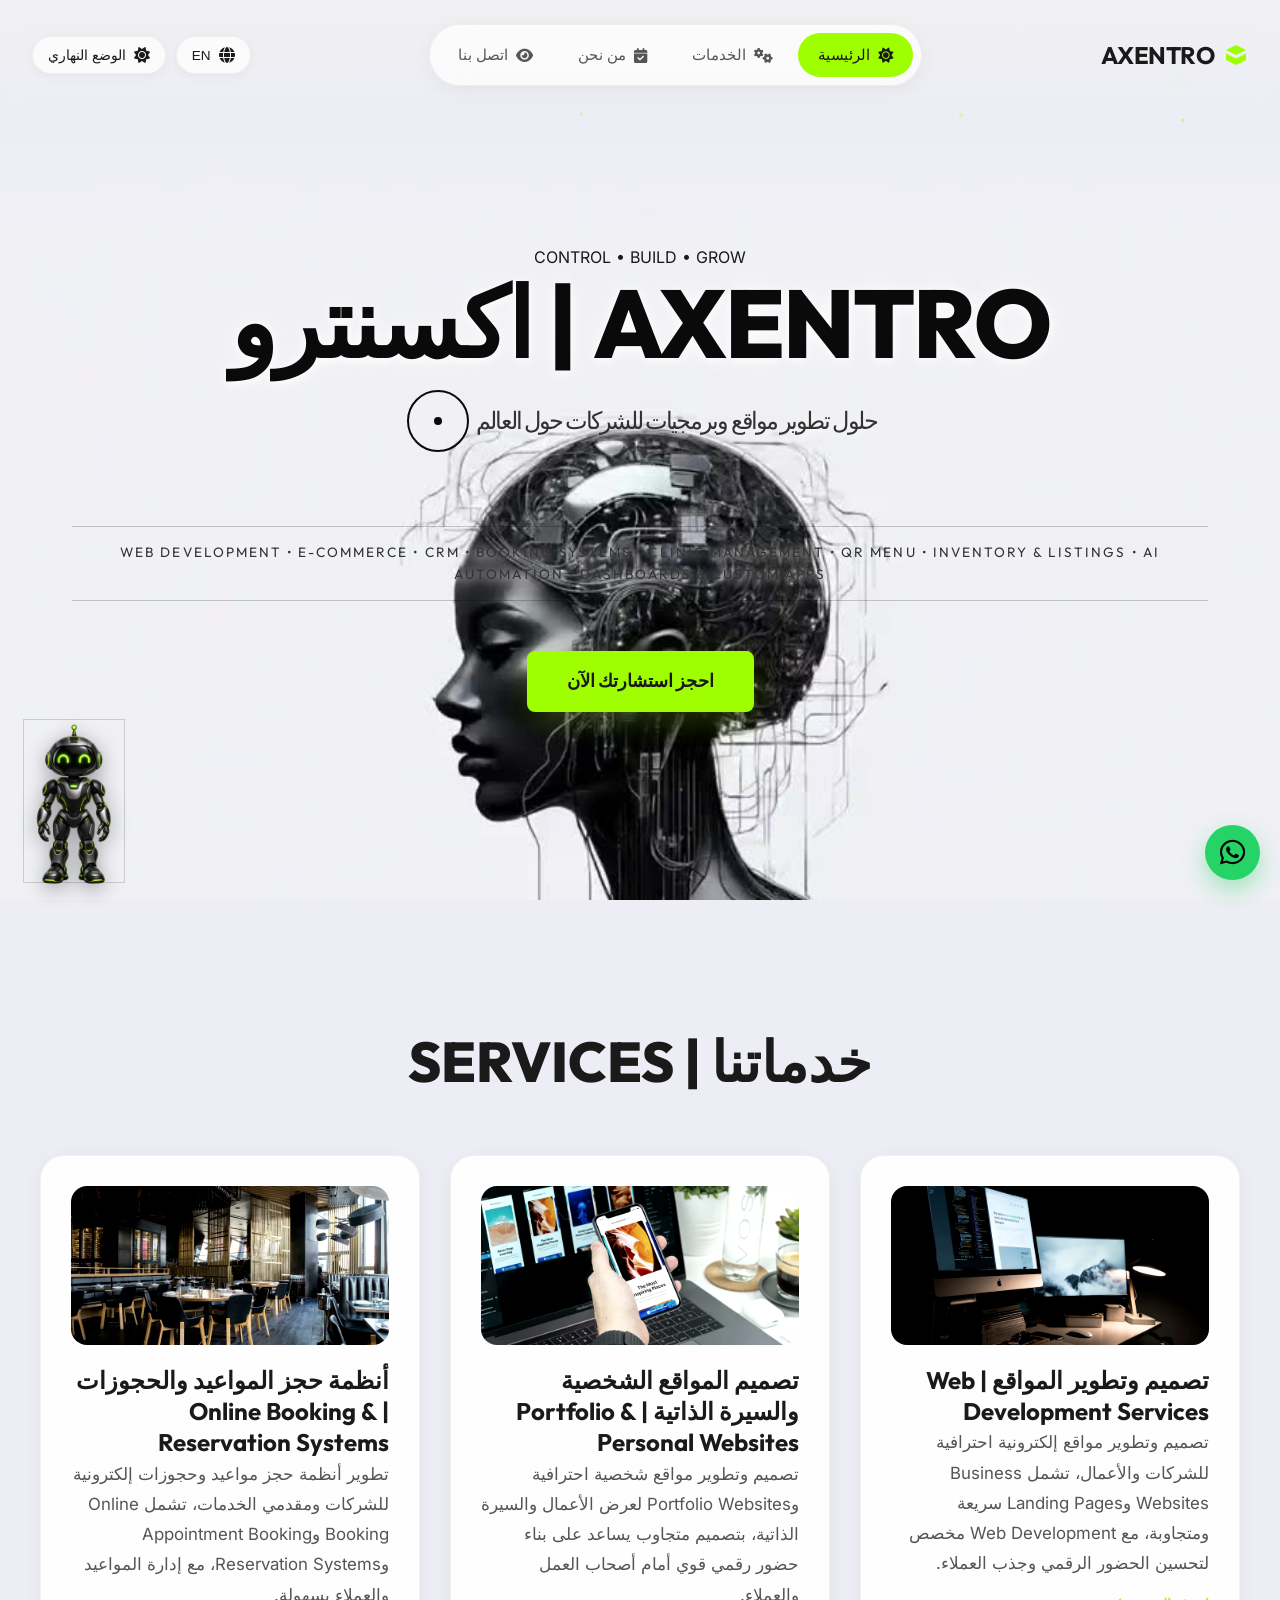
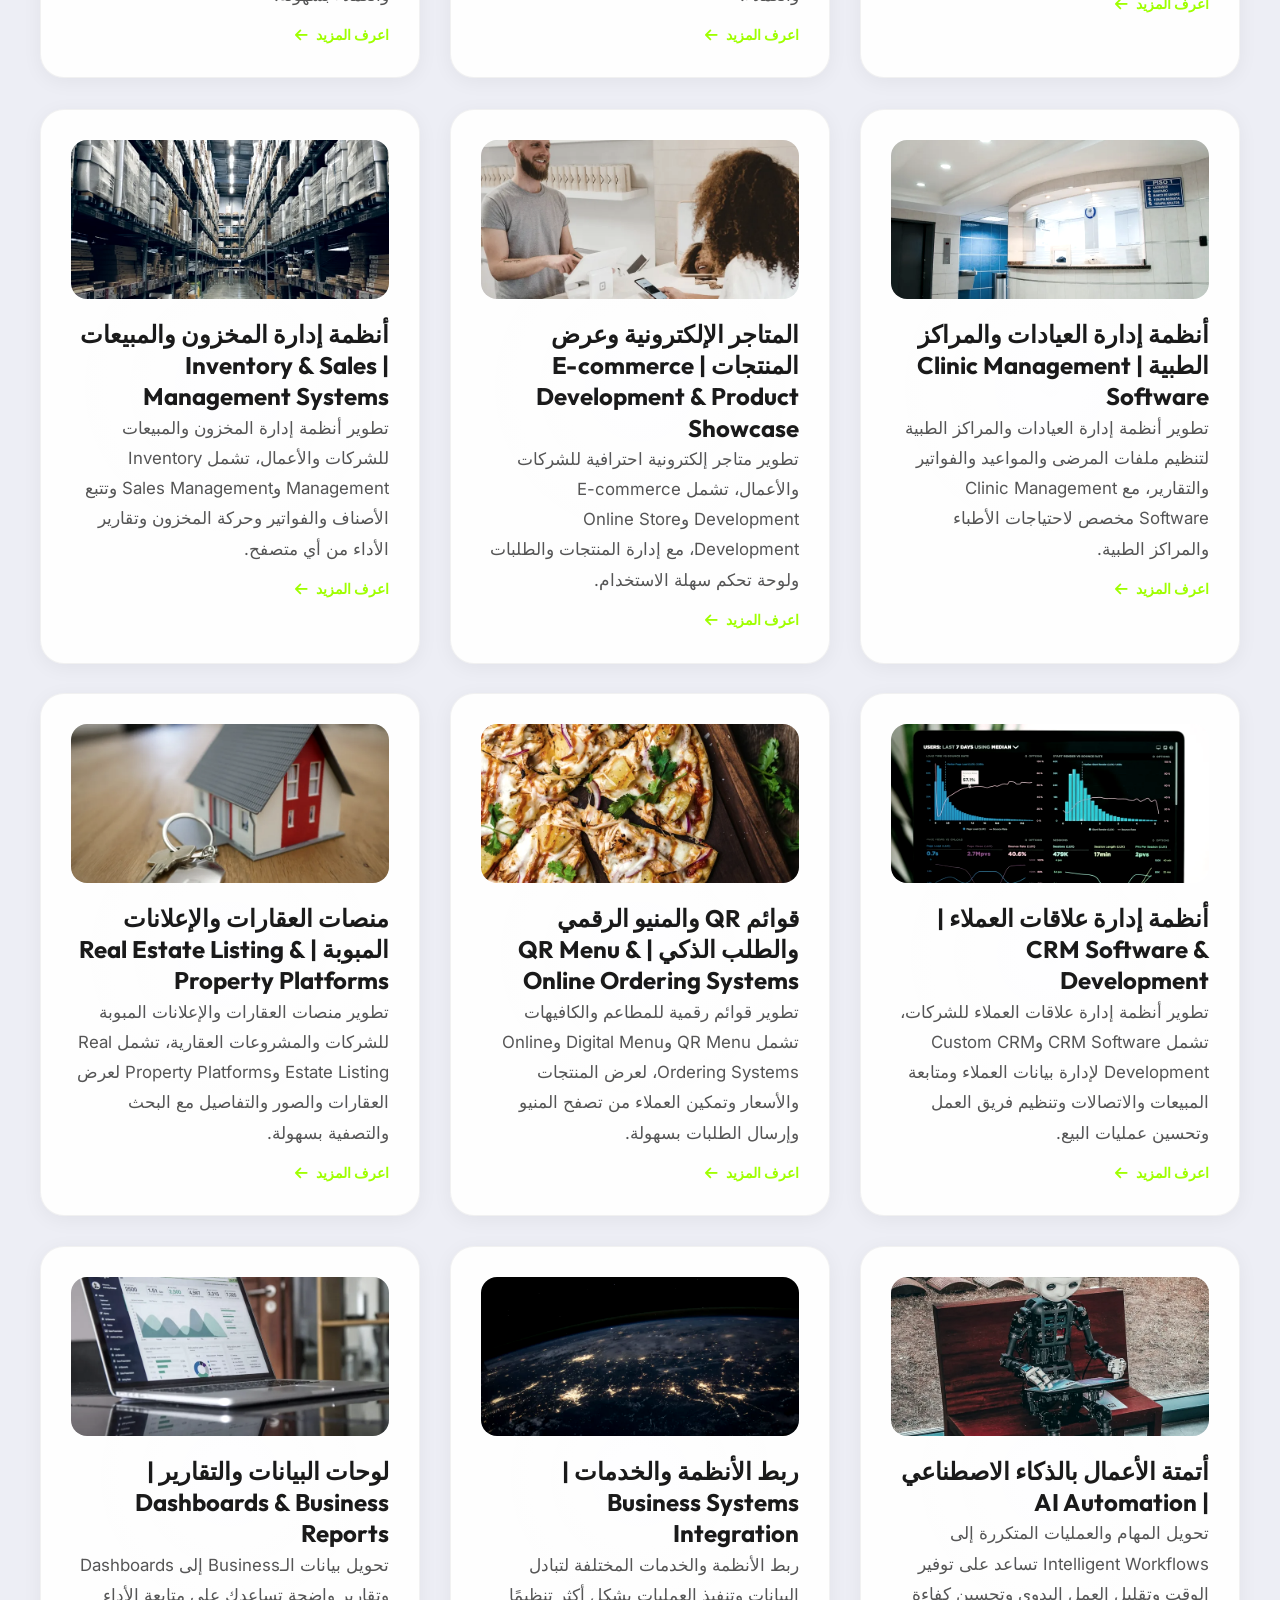
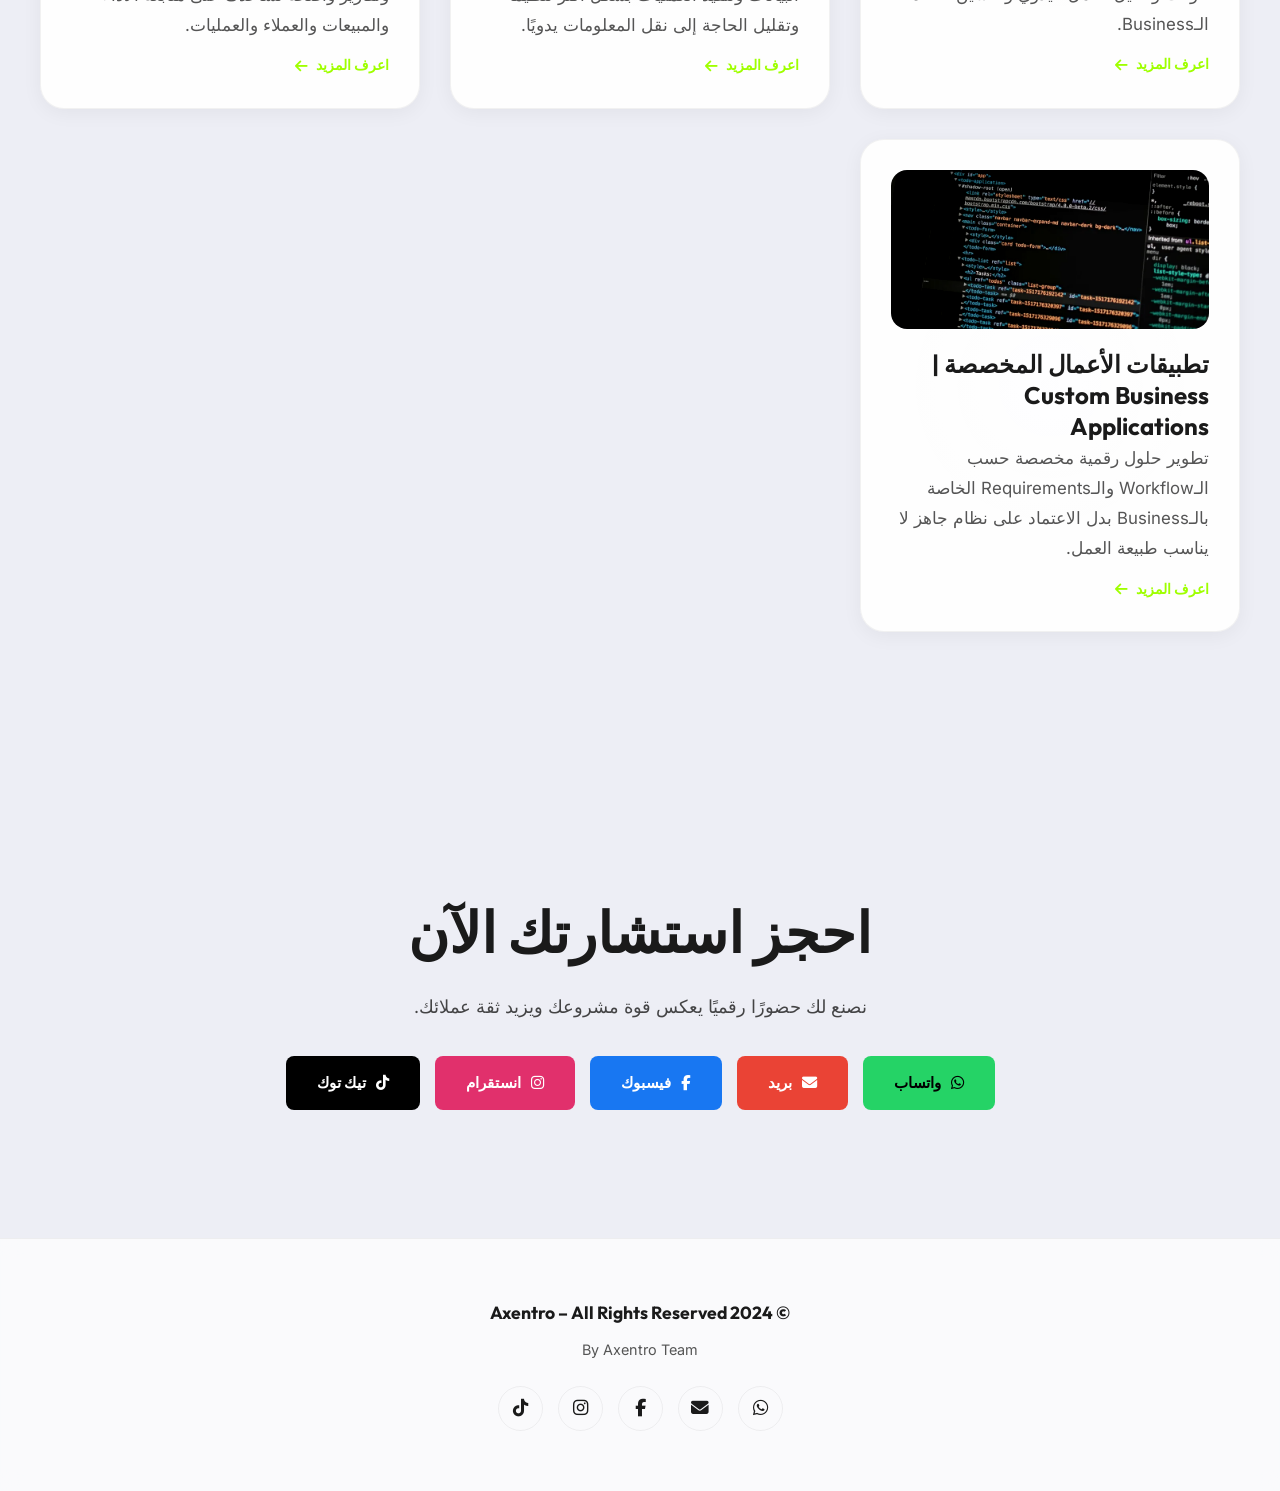
==== commit c1046f4c: "Add files via upload" ====
--- a/index.html
+++ b/index.html
@@ -75,7 +75,7 @@
   
 
   <!-- Google Analytics -->
-  <script async src="https://www.googletagmanager.com/gtag/js?id=G-CY6Y32C90K"></script>
+  <!-- v16: gtag library loads lazily via ga.js (first interaction or 10s) -->
   
     <!-- Theme init (language and direction are static Arabic on this page) -->
   <script>
@@ -95,17 +95,44 @@
   "name": "Axentro",
   "alternateName": [
     "اكسنترو",
+    "أكستنرو",
     "أكسنترو",
+    "اكسترو",
+    "اكسبنتو",
     "اكسنترو للحلول الرقمية"
   ],
   "url": "https://axentro.site/",
   "logo": "https://axentro.site/assets/images/og-image.jpg",
   "description": "Axentro (اكسنترو) provides web development, software development, e-commerce, CRM, booking systems, and custom digital solutions for businesses in Egypt and worldwide.",
-  "knowsAbout": ["Web Development", "Portfolio & CV Websites", "E-commerce Development", "Booking & Reservation Systems", "Clinic Management Systems", "Inventory & Sales Management", "CRM Systems", "QR Menu & Online Ordering", "Real Estate Platforms", "AI Automation", "Business Systems Integration", "Business Dashboards & Reports", "Custom Business Applications", "تصميم وتطوير المواقع", "أنظمة إدارة الأعمال", "أتمتة الأعمال بالذكاء الاصطناعي"],
+  "knowsAbout": [
+    "Web Development",
+    "Portfolio & CV Websites",
+    "E-commerce Development",
+    "Booking & Reservation Systems",
+    "Clinic Management Systems",
+    "Inventory & Sales Management",
+    "CRM Systems",
+    "QR Menu & Online Ordering",
+    "Real Estate Platforms",
+    "AI Automation",
+    "Business Systems Integration",
+    "Business Dashboards & Reports",
+    "Custom Business Applications",
+    "تصميم وتطوير المواقع",
+    "أنظمة إدارة الأعمال",
+    "أتمتة الأعمال بالذكاء الاصطناعي",
+    "Software Development",
+    "CRM Software",
+    "Online Booking Systems",
+    "Inventory Management Systems",
+    "Sales Management Systems",
+    "Clinic Management Software",
+    "QR Menu Systems"
+  ],
   "email": "axentroofficial@gmail.com",
   "telephone": "+201146476993",
-    "areaServed": "Worldwide",
-    "sameAs": [
+  "areaServed": "Worldwide",
+  "sameAs": [
     "https://www.facebook.com/axentro.site/",
     "https://www.instagram.com/axentro.official",
     "https://www.tiktok.com/@axentro.official",
@@ -119,21 +146,9 @@
       "Arabic",
       "English"
     ]
-  },
-  "knowsAbout": [
-    "Web Development",
-    "Software Development",
-    "E-commerce Development",
-    "CRM Software",
-    "Online Booking Systems",
-    "Inventory Management Systems",
-    "Sales Management Systems",
-    "Clinic Management Software",
-    "QR Menu Systems",
-    "Real Estate Platforms"
-  ]
+  }
 }
-</script>
+  </script>
   
   <script type="application/ld+json">
 {
@@ -167,6 +182,41 @@
   "inLanguage": "ar"
 }
 </script>
+
+  <script type="application/ld+json">
+  {
+  "@context": "https://schema.org",
+  "@type": "FAQPage",
+  "@id": "https://axentro.site/#faq-ar",
+  "mainEntity": [
+    {
+      "@type": "Question",
+      "name": "اكسنترو شركة إيه؟",
+      "acceptedAnswer": {"@type": "Answer", "text": "اكسنترو (Axentro، وتُكتب كمان أكستنرو أو اكسترو) شركة مصرية متخصصة في تصميم وتطوير المواقع الإلكترونية والأنظمة البرمجية للأعمال: مواقع شركات، متاجر إلكترونية، أنظمة حجز، CRM، مخازن ومبيعات، منيو QR للمطاعم، منصات عقارات، أتمتة أعمال بالذكاء الاصطناعي، وتطبيقات مخصصة. بتخدم عملاء في مصر والخليج وحول العالم عن بُعد بالعربي والإنجليزي."}
+    },
+    {
+      "@type": "Question",
+      "name": "إيه الخدمات اللي بتقدمها اكسنترو؟",
+      "acceptedAnswer": {"@type": "Answer", "text": "بتقدم اكسنترو 13 خدمة رئيسية: تصميم وتطوير المواقع، مواقع بورتفوليو وسيرة ذاتية، أنظمة الحجز والمواعيد، برامج إدارة العيادات، المتاجر الإلكترونية، أنظمة المخازن والمبيعات، برامج CRM (إدارة علاقات العملاء)، منيو QR والطلب أونلاين للمطاعم والكافيهات، منصات العقارات، أتمتة الأعمال بالذكاء الاصطناعي، ربط ودمج الأنظمة، لوحات البيانات والتقارير، وتطبيقات مخصصة حسب طلب العميل."}
+    },
+    {
+      "@type": "Question",
+      "name": "إزاي أتواصل مع اكسنترو؟",
+      "acceptedAnswer": {"@type": "Answer", "text": "أسهل طريقة هي واتساب مباشرة على الرقم +201146476993 أو من خلال الموقع axentro.site. فيه كمان صفحة التواصل على الموقع وفيها كل القنوات: فيسبوك وإنستجرام وتيك توك ولينكدإن والإيميل axentroofficial@gmail.com."}
+    },
+    {
+      "@type": "Question",
+      "name": "هل اكسنترو بتشتغل مع عملاء بره مصر؟",
+      "acceptedAnswer": {"@type": "Answer", "text": "أيوه، اكسنترو بتقدم خدماتها عن بُعد لعملاء في السعودية والإمارات والكويت وقطر وكل دول الخليج وأوروبا وأمريكا. التواصل والتسليم كله أونلاين بالعربي والإنجليزي، ومع كل مشروع فيه تدريب على النظام ودعم فني بعد الإطلاق."}
+    },
+    {
+      "@type": "Question",
+      "name": "بكام تصميم موقع عند اكسنترو؟",
+      "acceptedAnswer": {"@type": "Answer", "text": "السعر بيتحدد حسب نوع المشروع وحجمه: صفحة هبوط، موقع تعريفي، متجر إلكتروني، أو نظام إدارة كامل، وكل عرض بيُعد مخصص لاحتياج العميل. كلمنا على واتساب +201146476993 ووصف لنا مشروعك وهيوصلك عرض سعر مفصل في وقت قصير."}
+    }
+  ]
+}
+  </script>
   
 </head>
 <body>
@@ -202,9 +252,10 @@
 
   <section class="hero-section reveal show" id="home">
     <div class="video-wrapper">
-      <video autoplay loop muted playsInline preload="metadata" poster="/assets/video/hero-poster-v2.jpg">
+      <video loop muted playsInline preload="none" poster="/assets/video/hero-poster-v2.jpg">
         <source src="/assets/video/hero-v2.mp4" type="video/mp4">
       </video>
+      <script>(function(){var v=document.querySelector(".video-wrapper video");if(v&&!window.matchMedia("(max-width:767px)").matches){v.setAttribute("autoplay","");v.load();var p=v.play();p&&p.catch&&p.catch(function(){})}})();</script>
       <div class="gradient-mask"></div>
     </div>
     <div class="hero-content">
